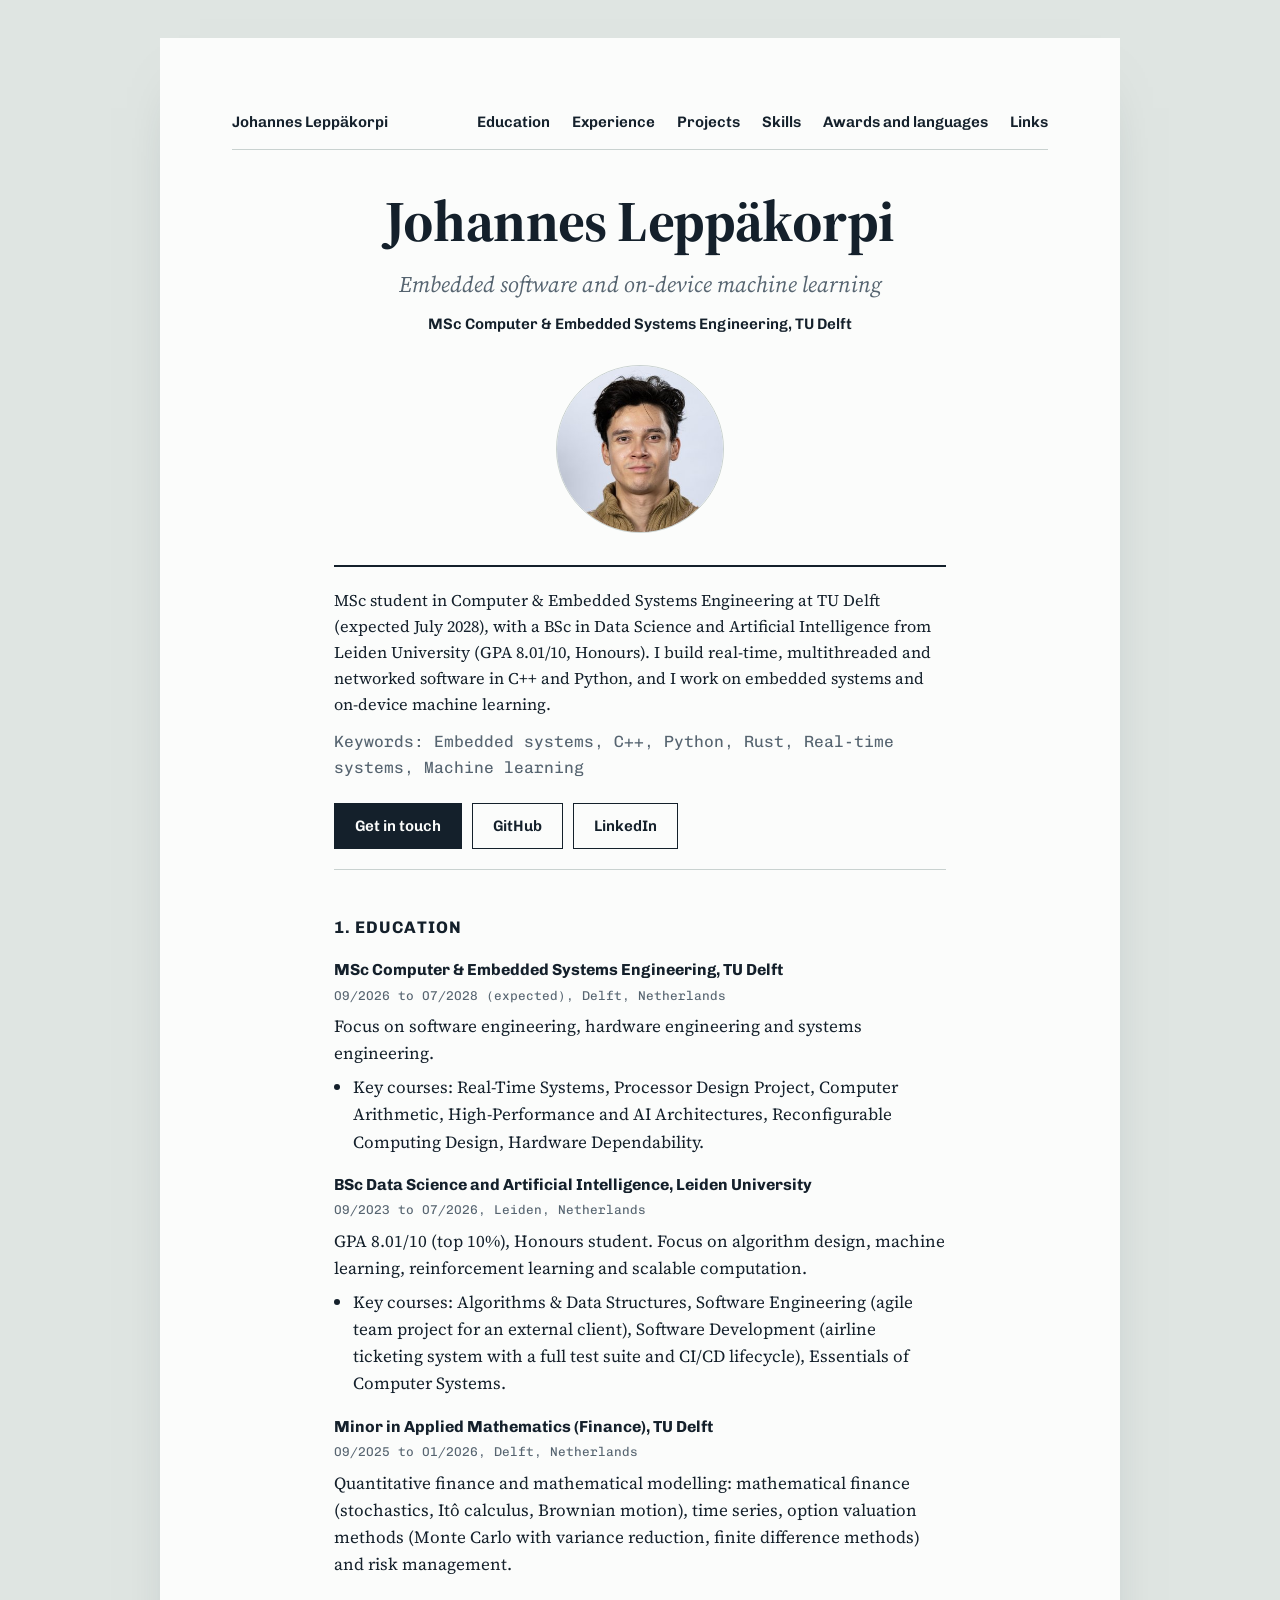
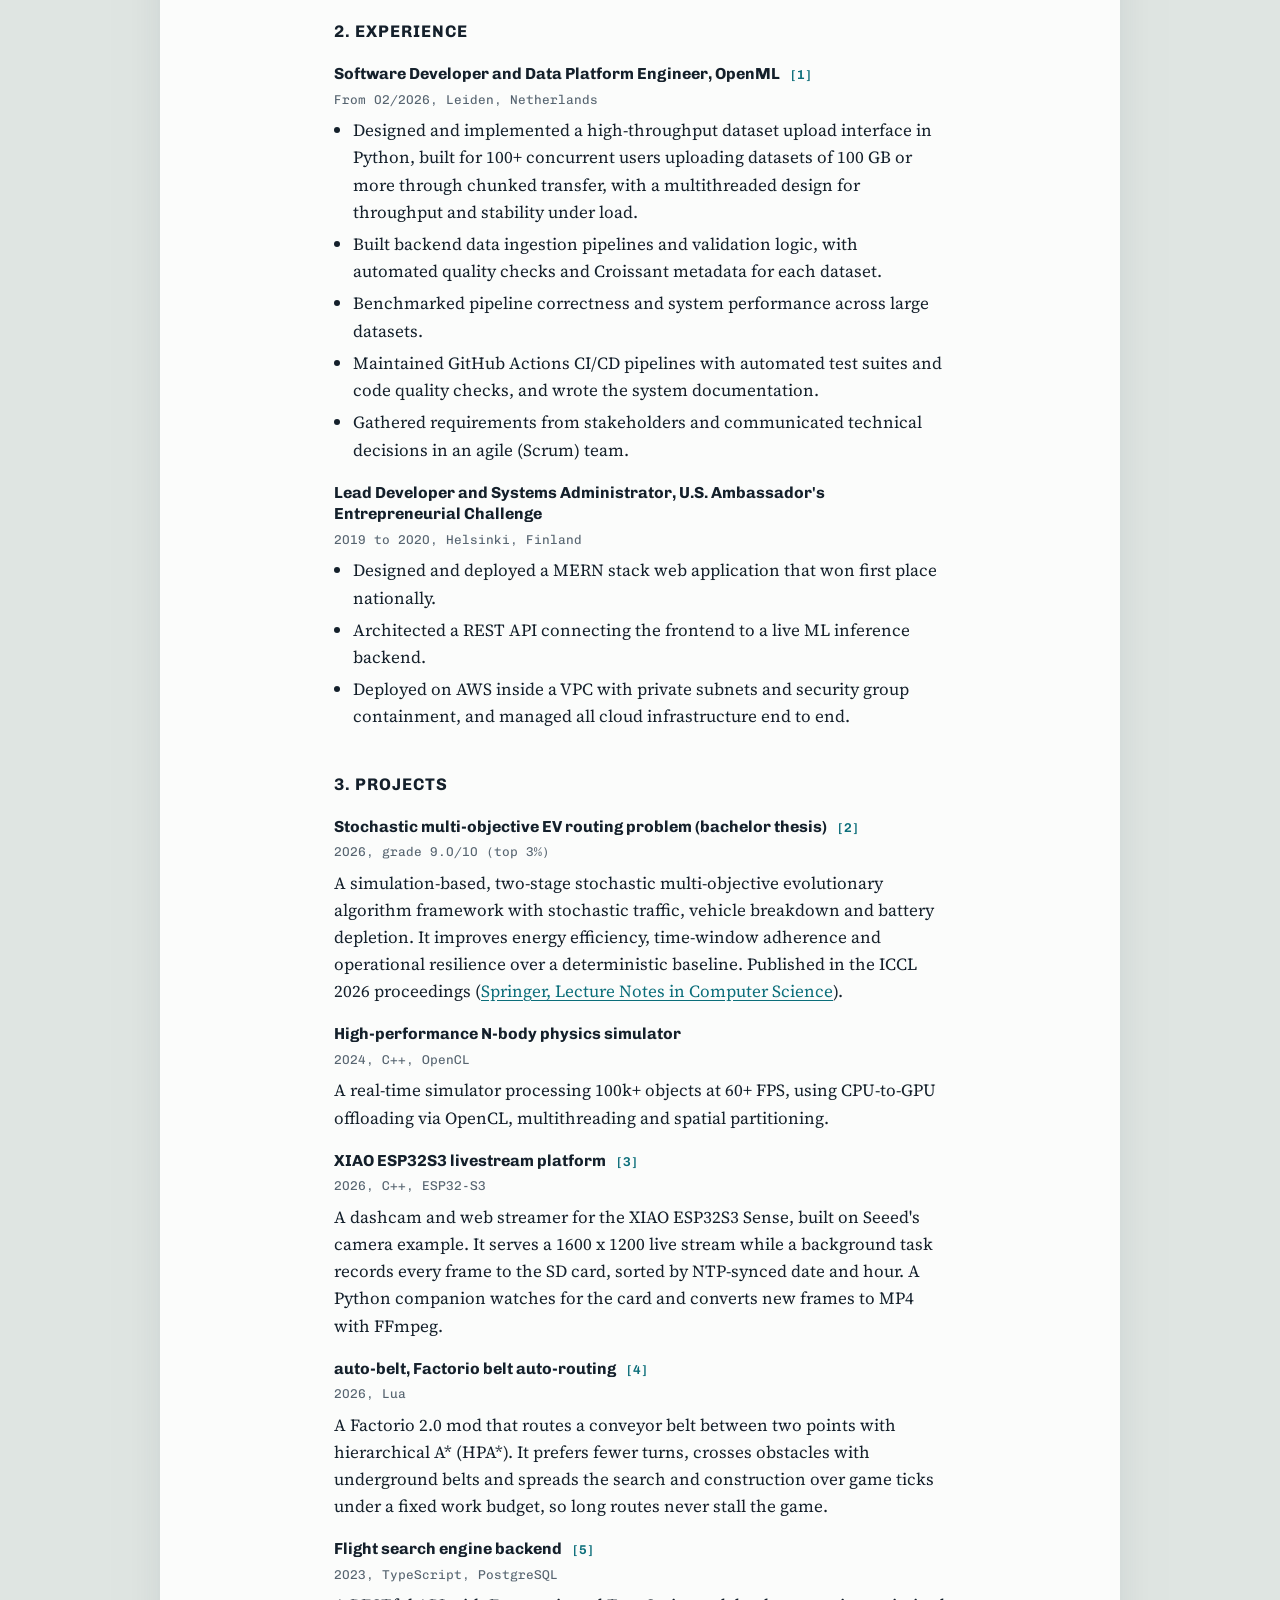
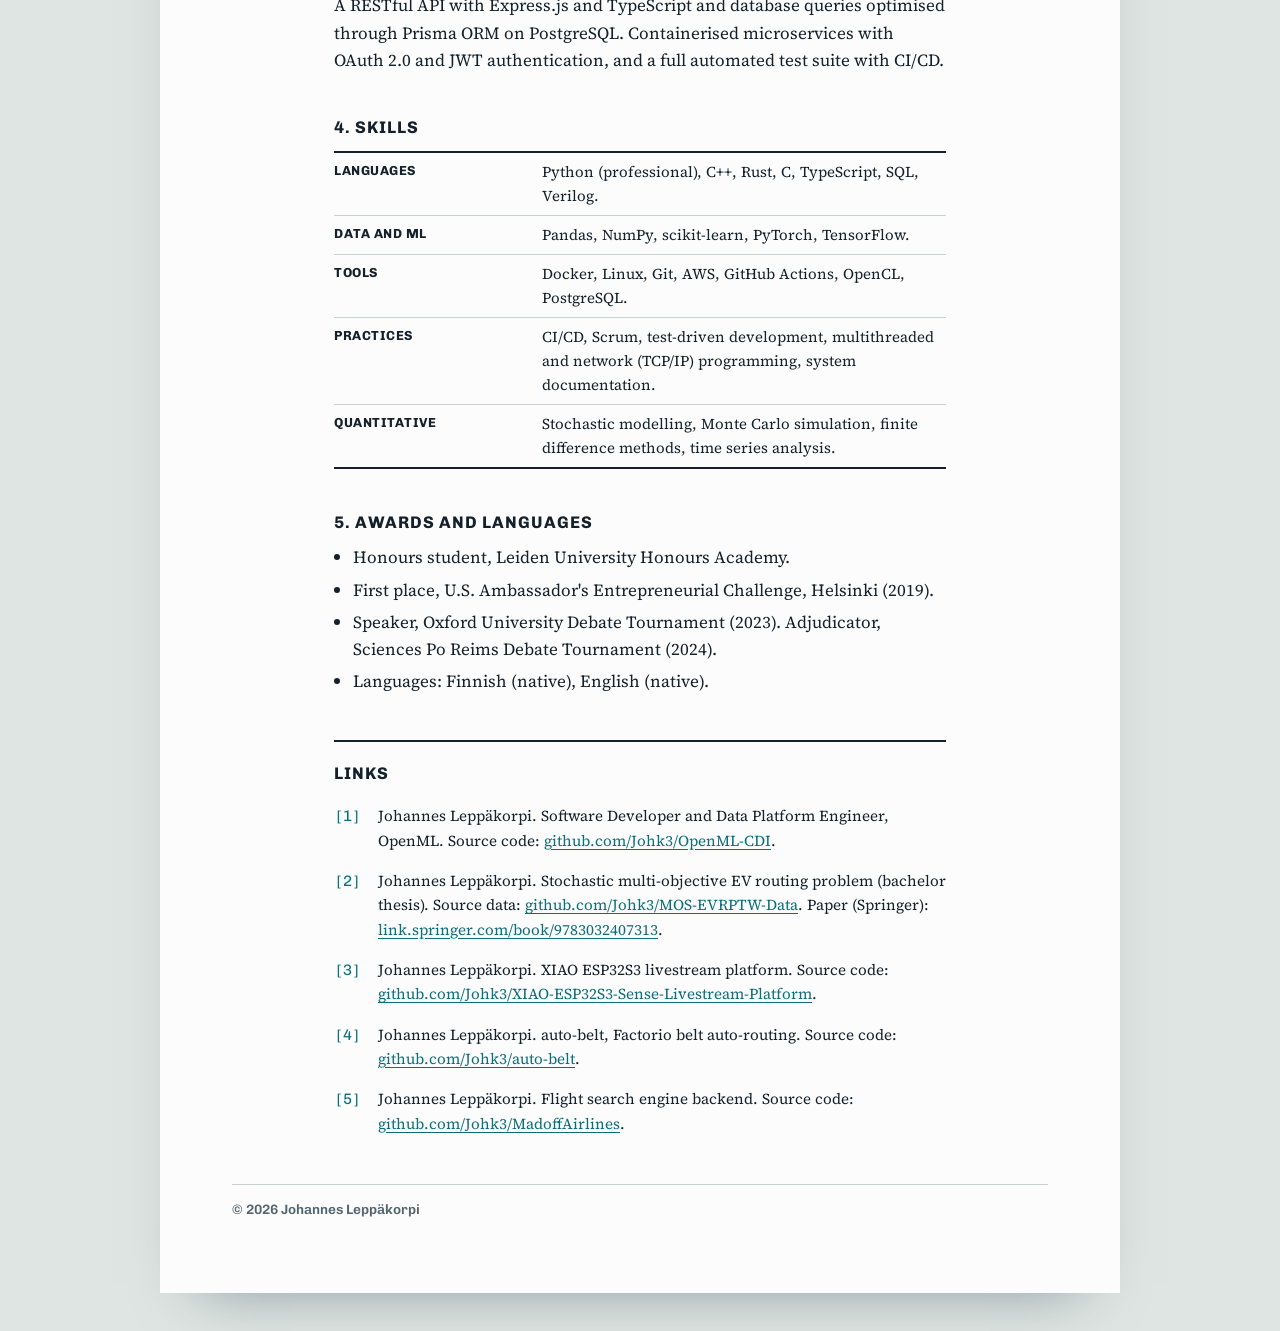
==== index.html @ 32357c42 "Move to johannesl.com, add portrait and LinkedIn, single-column layout Sync the MSc course list into" ====
<!doctype html>
<html lang="en">
<head>
<meta charset="utf-8">
<meta name="viewport" content="width=device-width, initial-scale=1">
<meta name="color-scheme" content="light dark">
<link rel="icon" href="assets/favicon.svg" type="image/svg+xml">
<link rel="icon" href="favicon.ico" sizes="48x48">
<link rel="apple-touch-icon" href="assets/apple-touch-icon.png">
<title>Johannes Leppäkorpi | Embedded Software and Machine Learning</title>
<meta name="description" content="MSc student in Computer &amp; Embedded Systems Engineering at TU Delft. Embedded software, real-time systems and on-device machine learning.">
<meta name="author" content="Johannes Leppäkorpi">
<meta name="robots" content="index, follow, max-image-preview:large">
<link rel="canonical" href="https://johannesl.com/">
<meta property="og:type" content="profile">
<meta property="og:site_name" content="Johannes Leppäkorpi">
<meta property="og:title" content="Johannes Leppäkorpi | Embedded Software and Machine Learning">
<meta property="og:description" content="MSc student in Computer &amp; Embedded Systems Engineering at TU Delft. Embedded software, real-time systems and on-device machine learning.">
<meta property="og:url" content="https://johannesl.com/">
<meta property="og:locale" content="en_GB">
<meta property="og:image" content="https://johannesl.com/assets/og.png">
<meta property="og:image:width" content="1200">
<meta property="og:image:height" content="630">
<meta property="og:image:type" content="image/png">
<meta property="og:image:alt" content="Johannes Leppäkorpi, Embedded software and on-device machine learning">
<meta property="profile:first_name" content="Johannes">
<meta property="profile:last_name" content="Leppäkorpi">
<meta name="twitter:card" content="summary_large_image">
<meta name="twitter:title" content="Johannes Leppäkorpi | Embedded Software and Machine Learning">
<meta name="twitter:description" content="MSc student in Computer &amp; Embedded Systems Engineering at TU Delft. Embedded software, real-time systems and on-device machine learning.">
<meta name="twitter:image" content="https://johannesl.com/assets/og.png">
<meta name="twitter:image:alt" content="Johannes Leppäkorpi, Embedded software and on-device machine learning">
<link rel="preload" href="assets/fonts/source-serif-4.woff2" as="font" type="font/woff2" crossorigin>
<script type="application/ld+json">{"@context":"https://schema.org","@graph":[{"@type":"ProfilePage","@id":"https://johannesl.com/#page","url":"https://johannesl.com/","name":"Johannes Leppäkorpi | Embedded Software and Machine Learning","inLanguage":"en","dateModified":"2026-10-11","mainEntity":{"@id":"https://johannesl.com/#person"}},{"@type":"Person","@id":"https://johannesl.com/#person","name":"Johannes Leppäkorpi","alternateName":["Johannes Leppakorpi"],"url":"https://johannesl.com/","description":"MSc student in Computer & Embedded Systems Engineering at TU Delft. Embedded software, real-time systems and on-device machine learning.","jobTitle":"MSc student, Computer & Embedded Systems Engineering","image":"https://johannesl.com/assets/img/portrait.jpg","knowsAbout":["Embedded systems","C++","Python","Rust","Real-time systems","Machine learning"],"affiliation":[{"@type":"Organization","name":"TU Delft","url":"https://www.tudelft.nl"}],"alumniOf":[{"@type":"CollegeOrUniversity","name":"Leiden University","url":"https://www.universiteitleiden.nl"}],"sameAs":["https://github.com/Johk3","https://www.linkedin.com/in/johannes-lepp%C3%A4korpi/"]},{"@type":"ScholarlyArticle","name":"Stochastic multi-objective EV routing problem","abstract":"A simulation-based, two-stage stochastic multi-objective evolutionary algorithm framework with stochastic traffic, vehicle breakdown and battery depletion. It improves energy efficiency, time-window adherence and operational resilience over a deterministic baseline. Published in the ICCL 2026 proceedings (Springer, Lecture Notes in Computer Science).","author":{"@id":"https://johannesl.com/#person"},"publisher":{"@type":"Organization","name":"Springer"},"isPartOf":{"@type":"Book","name":"ICCL 2026, 17th International Conference on Computational Logistics proceedings"},"datePublished":"2026","url":"https://link.springer.com/book/9783032407313","isBasedOn":"https://github.com/Johk3/MOS-EVRPTW-Data"}]}</script>
<style>@font-face {
font-family: 'Chivo';
font-style: normal;
font-weight: 600 700;
font-display: swap;
src: url('assets/fonts/chivo.woff2') format('woff2');
unicode-range: U+0000-00FF, U+0131, U+0152-0153, U+02BB-02BC, U+02C6, U+02DA, U+02DC, U+0304, U+0308, U+0329, U+2000-206F, U+20AC, U+2122, U+2191, U+2193, U+2212, U+2215, U+FEFF, U+FFFD;
}
@font-face {
font-family: 'Chivo Mono';
font-style: normal;
font-weight: 400 600;
font-display: swap;
src: url('assets/fonts/chivo-mono.woff2') format('woff2');
unicode-range: U+0000-00FF, U+0131, U+0152-0153, U+02BB-02BC, U+02C6, U+02DA, U+02DC, U+0304, U+0308, U+0329, U+2000-206F, U+20AC, U+2122, U+2191, U+2193, U+2212, U+2215, U+FEFF, U+FFFD;
}
@font-face {
font-family: 'Source Serif 4';
font-style: italic;
font-weight: 400 700;
font-display: swap;
src: url('assets/fonts/source-serif-4-italic.woff2') format('woff2');
unicode-range: U+0000-00FF, U+0131, U+0152-0153, U+02BB-02BC, U+02C6, U+02DA, U+02DC, U+0304, U+0308, U+0329, U+2000-206F, U+20AC, U+2122, U+2191, U+2193, U+2212, U+2215, U+FEFF, U+FFFD;
}
@font-face {
font-family: 'Source Serif 4';
font-style: normal;
font-weight: 400 700;
font-display: swap;
src: url('assets/fonts/source-serif-4.woff2') format('woff2');
unicode-range: U+0000-00FF, U+0131, U+0152-0153, U+02BB-02BC, U+02C6, U+02DA, U+02DC, U+0304, U+0308, U+0329, U+2000-206F, U+20AC, U+2122, U+2191, U+2193, U+2212, U+2215, U+FEFF, U+FFFD;
}
:root {
--page: #fbfcfb;
--desk: #dfe5e2;
--ink: #14202b;
--accent: #0b6e7a;
--mute: #566470;
--hair: #c9d2d0;
--shadow: rgba(10, 40, 50, .5);
--ease: cubic-bezier(.16, 1, .3, 1);
--serif: "Source Serif 4", Georgia, "Times New Roman", serif;
--sans: "Chivo", system-ui, -apple-system, "Segoe UI", sans-serif;
--mono: "Chivo Mono", ui-monospace, "SFMono-Regular", Menlo, monospace;
}
@media (prefers-color-scheme: dark) {
:root {
--page: #151c22;
--desk: #0d1216;
--ink: #e6ecef;
--accent: #6cc4cf;
--mute: #9aa8b2;
--hair: #2b3740;
--shadow: rgba(0, 0, 0, .6);
}
}
* { box-sizing: border-box; margin: 0; }
html { scroll-behavior: smooth; scroll-padding-top: 24px; }
body {
background: var(--desk);
color: var(--ink);
font-family: var(--serif);
font-size: 17px;
line-height: 1.6;
padding: clamp(0px, 3vw, 40px) clamp(0px, 2vw, 24px);
}
::selection { background: var(--accent); color: var(--page); }
a { color: var(--accent); text-underline-offset: 3px; }
a:focus-visible { outline: 3px solid var(--accent); outline-offset: 2px; }
.skip { position: absolute; left: 12px; top: -60px; background: var(--ink); color: var(--page); padding: 10px 16px; z-index: 10; font-family: var(--sans); font-weight: 600; text-decoration: none; }
.skip:focus { top: 12px; }
.paper {
max-width: 960px;
margin: 0 auto;
background: var(--page);
padding: clamp(24px, 6vw, 72px);
box-shadow: 0 30px 60px -40px var(--shadow);
}
.nav {
display: flex;
justify-content: space-between;
align-items: flex-start;
gap: 16px;
min-height: 40px;
border-bottom: 1px solid var(--hair);
padding-bottom: 12px;
margin-bottom: 40px;
font-family: var(--sans);
font-weight: 600;
font-size: .95rem;
}
.nav a { color: var(--ink); text-decoration: none; }
.nav a:hover { color: var(--accent); }
.nav ul { list-style: none; padding: 0; display: flex; gap: 22px; flex-wrap: wrap; justify-content: flex-end; }
.title { text-align: center; }
.title h1 {
font-size: clamp(2.2rem, 5vw, 3.6rem);
font-weight: 700;
line-height: 1.08;
letter-spacing: -.01em;
text-wrap: balance;
}
.title .subtitle { margin-top: 14px; font-size: clamp(1.1rem, 2vw, 1.4rem); font-style: italic; color: var(--mute); text-wrap: balance; }
.title .affiliation { margin-top: 10px; font-family: var(--sans); font-size: .95rem; font-weight: 600; }
.portrait { display: block; width: 168px; height: 168px; object-fit: cover; border-radius: 50%; margin: 28px auto 0; border: 1px solid var(--hair); }
.abstract {
margin: 32px auto 0;
max-width: 68ch;
padding: 20px 0;
border-top: 2px solid var(--ink);
border-bottom: 1px solid var(--hair);
text-align: left;
}
.abstract p { font-size: 1.02rem; }
.abstract p + p { margin-top: .7em; }
.keys { margin-top: 14px; color: var(--mute); font-family: var(--mono); font-size: .82rem; }
.actions { display: flex; flex-wrap: wrap; gap: 10px; margin-top: 22px; }
.btn {
display: inline-block;
padding: 10px 20px;
font-family: var(--sans);
font-weight: 600;
font-size: .95rem;
text-decoration: none;
color: var(--ink);
border: 1.5px solid var(--ink);
transition: background .25s var(--ease), color .25s var(--ease), transform .25s var(--ease);
}
.btn:hover { background: var(--ink); color: var(--page); transform: translateY(-2px); }
.btn:active { transform: scale(.98); }
.btn.primary { background: var(--ink); color: var(--page); }
.btn.primary:hover { background: var(--accent); border-color: var(--accent); color: var(--page); }
.cols, .refs { max-width: 68ch; margin-left: auto; margin-right: auto; }
.cols { margin-top: 44px; text-align: left; }
.cols h2 {
font-family: var(--sans);
font-size: 1.05rem;
text-transform: uppercase;
letter-spacing: .06em;
margin: 40px 0 8px;
break-after: avoid;
text-align: left;
}
.cols section:first-child h2 { margin-top: 0; }
.cols h3 { font-family: var(--sans); font-size: 1rem; margin: 18px 0 2px; break-after: avoid; text-align: left; line-height: 1.35; }
.cols .meta { font-family: var(--mono); font-size: .8rem; color: var(--mute); text-align: left; break-after: avoid; }
.cols p { margin-top: .4em; }
.cols ul { margin: .4em 0 0 1.1em; padding: 0; text-align: left; }
.cols li { margin-top: .3em; }
.cite { font-family: var(--mono); font-size: .8em; text-decoration: none; padding: 0 2px; margin-left: 4px; transition: background .2s; }
.cite:hover, .cite:focus-visible { background: color-mix(in srgb, var(--accent) 20%, transparent); outline: none; }
figure { break-inside: avoid; margin: 16px 0; }
figure img { display: block; width: 100%; height: auto; border: 1px solid var(--hair); }
figcaption { font-size: .88rem; color: var(--mute); margin-top: 6px; text-align: left; }
figcaption b { color: var(--ink); font-family: var(--sans); }
table { width: 100%; border-collapse: collapse; margin: 10px 0; font-size: .94rem; break-inside: avoid; text-align: left; }
th, td { padding: 7px 6px 7px 0; border-top: 1px solid var(--hair); vertical-align: top; }
tr:first-child th, tr:first-child td { border-top: 2px solid var(--ink); }
tr:last-child th, tr:last-child td { border-bottom: 2px solid var(--ink); }
th { font-family: var(--sans); font-size: .82rem; text-transform: uppercase; letter-spacing: .04em; width: 34%; padding-right: 12px; }
.refs { margin-top: 44px; border-top: 2px solid var(--ink); padding-top: 18px; }
.refs h2 { font-family: var(--sans); font-size: 1.05rem; text-transform: uppercase; letter-spacing: .06em; margin-bottom: 10px; }
.refs ol { list-style: none; padding: 0; }
.refs li { display: grid; grid-template-columns: 44px 1fr; padding: 8px 10px; margin: 0 -10px; scroll-margin: 80px; transition: background .25s var(--ease); font-size: .95rem; overflow-wrap: anywhere; }
.refs li:target, .refs li.hot { background: color-mix(in srgb, var(--accent) 16%, transparent); }
.refs .n { font-family: var(--mono); color: var(--accent); }
.foot { margin-top: 40px; padding-top: 14px; border-top: 1px solid var(--hair); color: var(--mute); font-family: var(--sans); font-size: .85rem; }
@media (max-width: 720px) {
.nav > a { display: none; }
.nav { justify-content: flex-start; }
.nav ul { gap: 8px 18px; justify-content: flex-start; }
}
@media (prefers-reduced-motion: reduce) {
* { transition: none !important; }
html { scroll-behavior: auto; }
}
@media print {
body { background: #fff; padding: 0; }
.paper { box-shadow: none; padding: 0; max-width: none; }
.nav, .actions, .skip { display: none; }
a { color: inherit; }
}
</style>
</head>
<body>
<a class="skip" href="#main">Skip to content</a>
<div class="paper">
<header class="top">
<div class="nav"><a href="#top">Johannes Leppäkorpi</a>
<nav aria-label="Sections"><ul><li><a href="#education">Education</a></li><li><a href="#experience">Experience</a></li><li><a href="#projects">Projects</a></li><li><a href="#skills">Skills</a></li><li><a href="#awards-and-languages">Awards and languages</a></li><li><a href="#references">Links</a></li></ul></nav></div>
<div class="title" id="top">
<h1>Johannes Leppäkorpi</h1>
<p class="subtitle">Embedded software and on-device machine learning</p>
<p class="affiliation">MSc Computer &amp; Embedded Systems Engineering, TU Delft</p>
<img class="portrait" src="assets/img/portrait.jpg" alt="Portrait of Johannes Leppäkorpi" width="168" height="168" fetchpriority="high">
<div class="abstract">
<p>MSc student in Computer &amp; Embedded Systems Engineering at TU Delft (expected July 2028), with a BSc in Data Science and Artificial Intelligence from Leiden University (GPA 8.01/10, Honours). I build real-time, multithreaded and networked software in C++ and Python, and I work on embedded systems and on-device machine learning.</p>
<p class="keys">Keywords: Embedded systems, C++, Python, Rust, Real-time systems, Machine learning</p>
<div class="actions"><a class="btn primary" href="mailto:johkmr@gmail.com">Get in touch</a><a class="btn" href="https://github.com/Johk3" rel="me noopener">GitHub</a><a class="btn" href="https://www.linkedin.com/in/johannes-lepp%C3%A4korpi/" rel="me noopener">LinkedIn</a></div>
</div>
</div>
</header>
<main id="main">
<div class="cols">
<section id="education">
<h2>1. Education</h2>
<article>
<h3>MSc Computer &amp; Embedded Systems Engineering, TU Delft</h3>
<p class="meta">09/2026 to 07/2028 (expected), Delft, Netherlands</p>
<p>Focus on software engineering, hardware engineering and systems engineering.</p>
<ul><li>Key courses: Real-Time Systems, Processor Design Project, Computer Arithmetic, High-Performance and AI Architectures, Reconfigurable Computing Design, Hardware Dependability.</li></ul>
</article>
<article>
<h3>BSc Data Science and Artificial Intelligence, Leiden University</h3>
<p class="meta">09/2023 to 07/2026, Leiden, Netherlands</p>
<p>GPA 8.01/10 (top 10%), Honours student. Focus on algorithm design, machine learning, reinforcement learning and scalable computation.</p>
<ul><li>Key courses: Algorithms &amp; Data Structures, Software Engineering (agile team project for an external client), Software Development (airline ticketing system with a full test suite and CI/CD lifecycle), Essentials of Computer Systems.</li></ul>
</article>
<article>
<h3>Minor in Applied Mathematics (Finance), TU Delft</h3>
<p class="meta">09/2025 to 01/2026, Delft, Netherlands</p>
<p>Quantitative finance and mathematical modelling: mathematical finance (stochastics, Itô calculus, Brownian motion), time series, option valuation methods (Monte Carlo with variance reduction, finite difference methods) and risk management.</p>
</article>
</section>
<section id="experience">
<h2>2. Experience</h2>
<article>
<h3>Software Developer and Data Platform Engineer, OpenML <a class="cite" href="#ref-1" aria-label="Reference 1">[1]</a></h3>
<p class="meta">From 02/2026, Leiden, Netherlands</p>
<ul><li>Designed and implemented a high-throughput dataset upload interface in Python, built for 100+ concurrent users uploading datasets of 100 GB or more through chunked transfer, with a multithreaded design for throughput and stability under load.</li><li>Built backend data ingestion pipelines and validation logic, with automated quality checks and Croissant metadata for each dataset.</li><li>Benchmarked pipeline correctness and system performance across large datasets.</li><li>Maintained GitHub Actions CI/CD pipelines with automated test suites and code quality checks, and wrote the system documentation.</li><li>Gathered requirements from stakeholders and communicated technical decisions in an agile (Scrum) team.</li></ul>
</article>
<article>
<h3>Lead Developer and Systems Administrator, U.S. Ambassador&#39;s Entrepreneurial Challenge</h3>
<p class="meta">2019 to 2020, Helsinki, Finland</p>
<ul><li>Designed and deployed a MERN stack web application that won first place nationally.</li><li>Architected a REST API connecting the frontend to a live ML inference backend.</li><li>Deployed on AWS inside a VPC with private subnets and security group containment, and managed all cloud infrastructure end to end.</li></ul>
</article>
</section>
<section id="projects">
<h2>3. Projects</h2>
<article>
<h3>Stochastic multi-objective EV routing problem (bachelor thesis) <a class="cite" href="#ref-2" aria-label="Reference 2">[2]</a></h3>
<p class="meta">2026, grade 9.0/10 (top 3%)</p>
<p>A simulation-based, two-stage stochastic multi-objective evolutionary algorithm framework with stochastic traffic, vehicle breakdown and battery depletion. It improves energy efficiency, time-window adherence and operational resilience over a deterministic baseline. Published in the ICCL 2026 proceedings (<a href="https://link.springer.com/book/9783032407313" rel="noopener">Springer, Lecture Notes in Computer Science</a>).</p>
</article>
<article>
<h3>High-performance N-body physics simulator</h3>
<p class="meta">2024, C++, OpenCL</p>
<p>A real-time simulator processing 100k+ objects at 60+ FPS, using CPU-to-GPU offloading via OpenCL, multithreading and spatial partitioning.</p>
</article>
<article>
<h3>XIAO ESP32S3 livestream platform <a class="cite" href="#ref-3" aria-label="Reference 3">[3]</a></h3>
<p class="meta">2026, C++, ESP32-S3</p>
<p>A dashcam and web streamer for the XIAO ESP32S3 Sense, built on Seeed&#39;s camera example. It serves a 1600 x 1200 live stream while a background task records every frame to the SD card, sorted by NTP-synced date and hour. A Python companion watches for the card and converts new frames to MP4 with FFmpeg.</p>
</article>
<article>
<h3>auto-belt, Factorio belt auto-routing <a class="cite" href="#ref-4" aria-label="Reference 4">[4]</a></h3>
<p class="meta">2026, Lua</p>
<p>A Factorio 2.0 mod that routes a conveyor belt between two points with hierarchical A* (HPA*). It prefers fewer turns, crosses obstacles with underground belts and spreads the search and construction over game ticks under a fixed work budget, so long routes never stall the game.</p>
</article>
<article>
<h3>Flight search engine backend <a class="cite" href="#ref-5" aria-label="Reference 5">[5]</a></h3>
<p class="meta">2023, TypeScript, PostgreSQL</p>
<p>A RESTful API with Express.js and TypeScript and database queries optimised through Prisma ORM on PostgreSQL. Containerised microservices with OAuth 2.0 and JWT authentication, and a full automated test suite with CI/CD.</p>
</article>
</section>
<section id="skills">
<h2>4. Skills</h2>
<table><tbody><tr><th scope="row">Languages</th><td>Python (professional), C++, Rust, C, TypeScript, SQL, Verilog.</td></tr><tr><th scope="row">Data and ML</th><td>Pandas, NumPy, scikit-learn, PyTorch, TensorFlow.</td></tr><tr><th scope="row">Tools</th><td>Docker, Linux, Git, AWS, GitHub Actions, OpenCL, PostgreSQL.</td></tr><tr><th scope="row">Practices</th><td>CI/CD, Scrum, test-driven development, multithreaded and network (TCP/IP) programming, system documentation.</td></tr><tr><th scope="row">Quantitative</th><td>Stochastic modelling, Monte Carlo simulation, finite difference methods, time series analysis.</td></tr></tbody></table>
</section>
<section id="awards-and-languages">
<h2>5. Awards and languages</h2>
<ul><li>Honours student, Leiden University Honours Academy.</li><li>First place, U.S. Ambassador&#39;s Entrepreneurial Challenge, Helsinki (2019).</li><li>Speaker, Oxford University Debate Tournament (2023). Adjudicator, Sciences Po Reims Debate Tournament (2024).</li><li>Languages: Finnish (native), English (native).</li></ul>
</section>
</div>
<section class="refs" id="references">
<h2>Links</h2>
<ol>
<li id="ref-1"><span class="n">[1]</span><span>Johannes Leppäkorpi. Software Developer and Data Platform Engineer, OpenML. Source code: <a href="https://github.com/Johk3/OpenML-CDI" rel="noopener">github.com/Johk3/OpenML-CDI</a>.</span></li>
<li id="ref-2"><span class="n">[2]</span><span>Johannes Leppäkorpi. Stochastic multi-objective EV routing problem (bachelor thesis). Source data: <a href="https://github.com/Johk3/MOS-EVRPTW-Data" rel="noopener">github.com/Johk3/MOS-EVRPTW-Data</a>. Paper (Springer): <a href="https://link.springer.com/book/9783032407313" rel="noopener">link.springer.com/book/9783032407313</a>.</span></li>
<li id="ref-3"><span class="n">[3]</span><span>Johannes Leppäkorpi. XIAO ESP32S3 livestream platform. Source code: <a href="https://github.com/Johk3/XIAO-ESP32S3-Sense-Livestream-Platform" rel="noopener">github.com/Johk3/XIAO-ESP32S3-Sense-Livestream-Platform</a>.</span></li>
<li id="ref-4"><span class="n">[4]</span><span>Johannes Leppäkorpi. auto-belt, Factorio belt auto-routing. Source code: <a href="https://github.com/Johk3/auto-belt" rel="noopener">github.com/Johk3/auto-belt</a>.</span></li>
<li id="ref-5"><span class="n">[5]</span><span>Johannes Leppäkorpi. Flight search engine backend. Source code: <a href="https://github.com/Johk3/MadoffAirlines" rel="noopener">github.com/Johk3/MadoffAirlines</a>.</span></li>
</ol>
</section>
</main>
<footer class="foot">&copy; 2026 Johannes Leppäkorpi</footer>
</div>
</body>
</html>
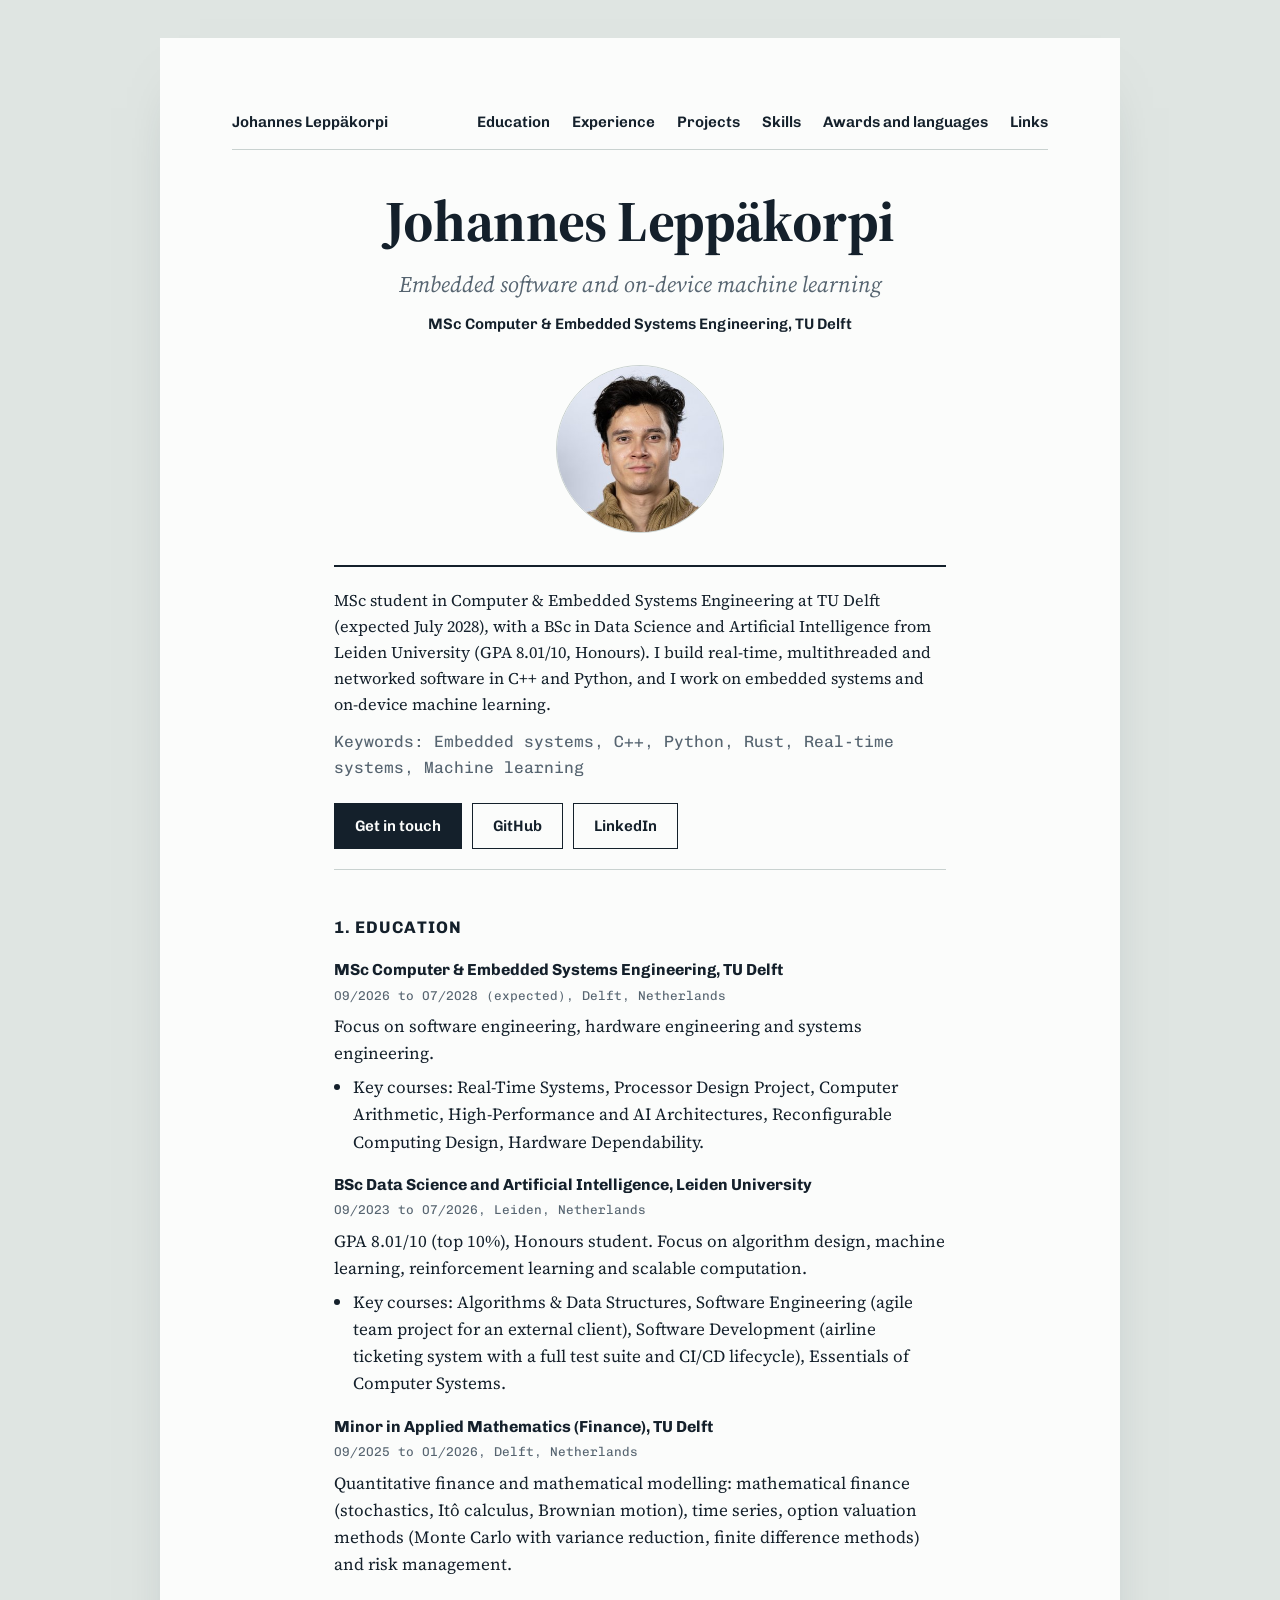
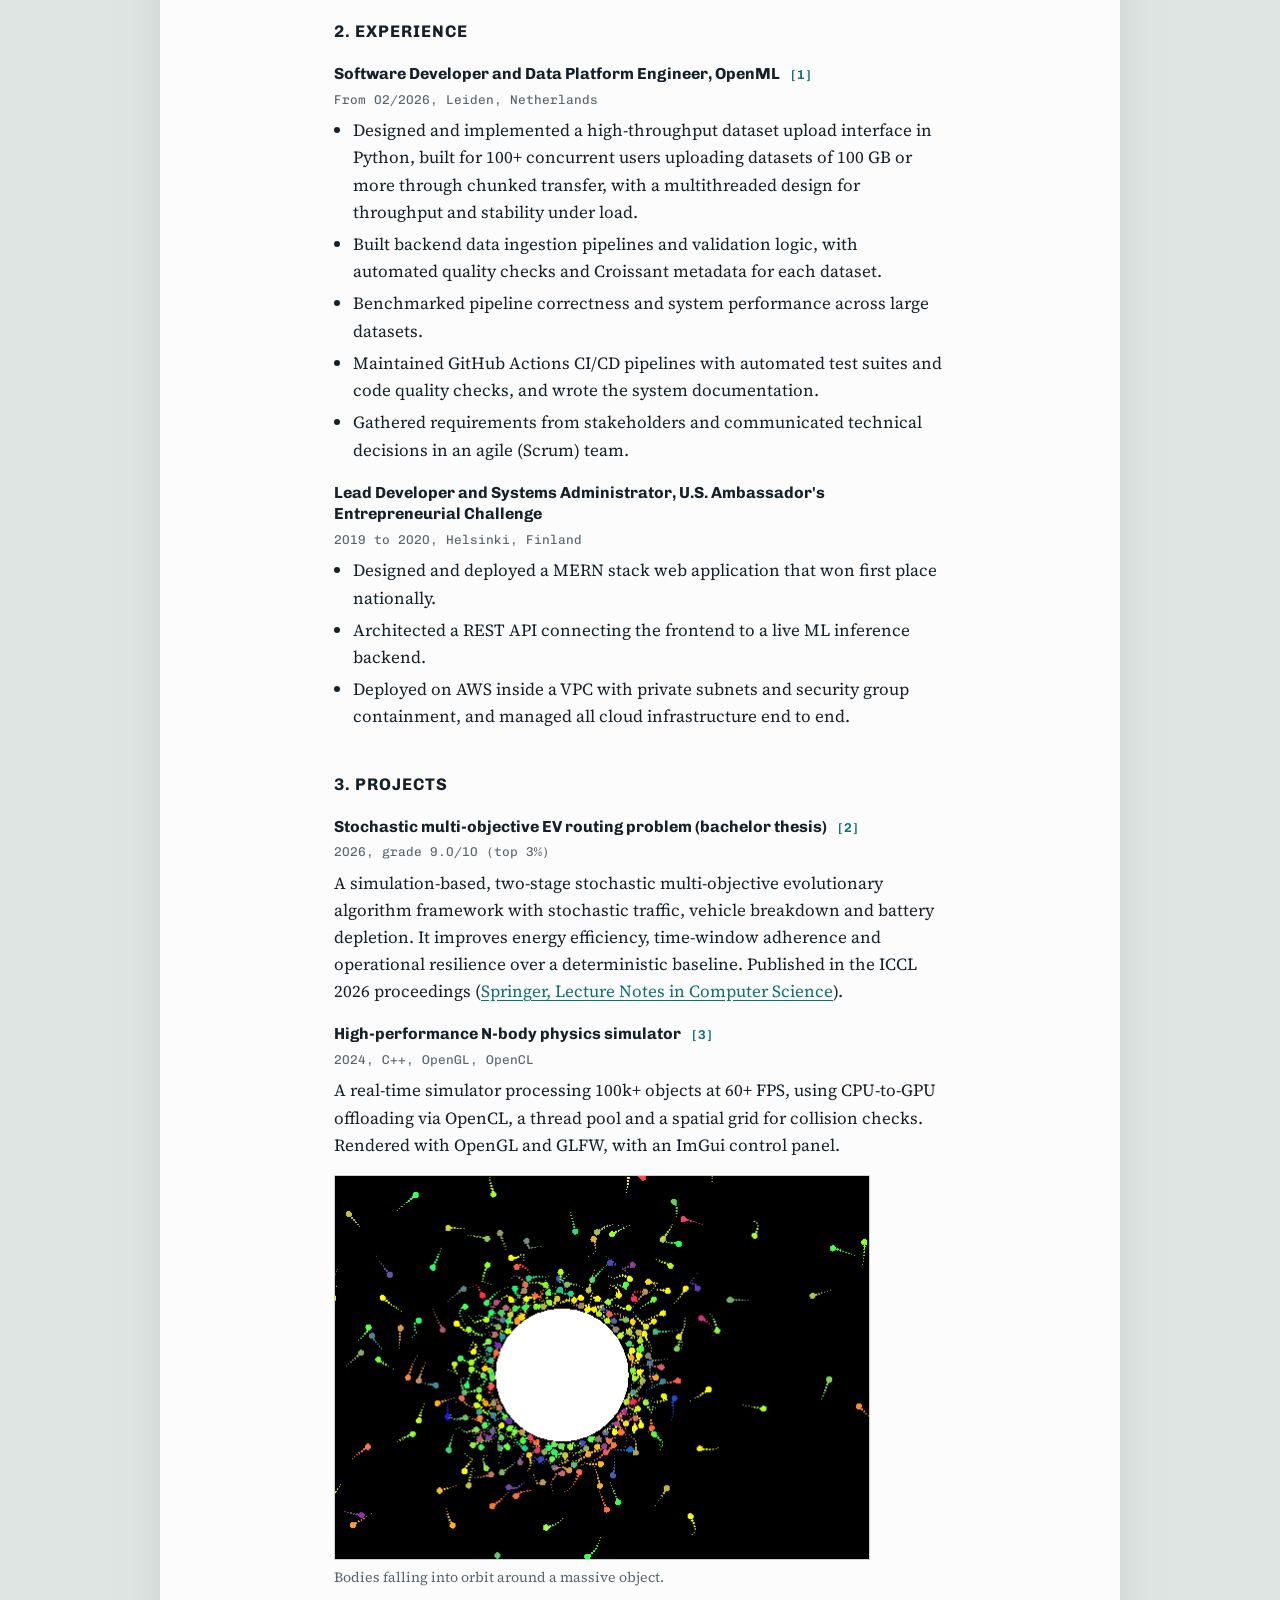
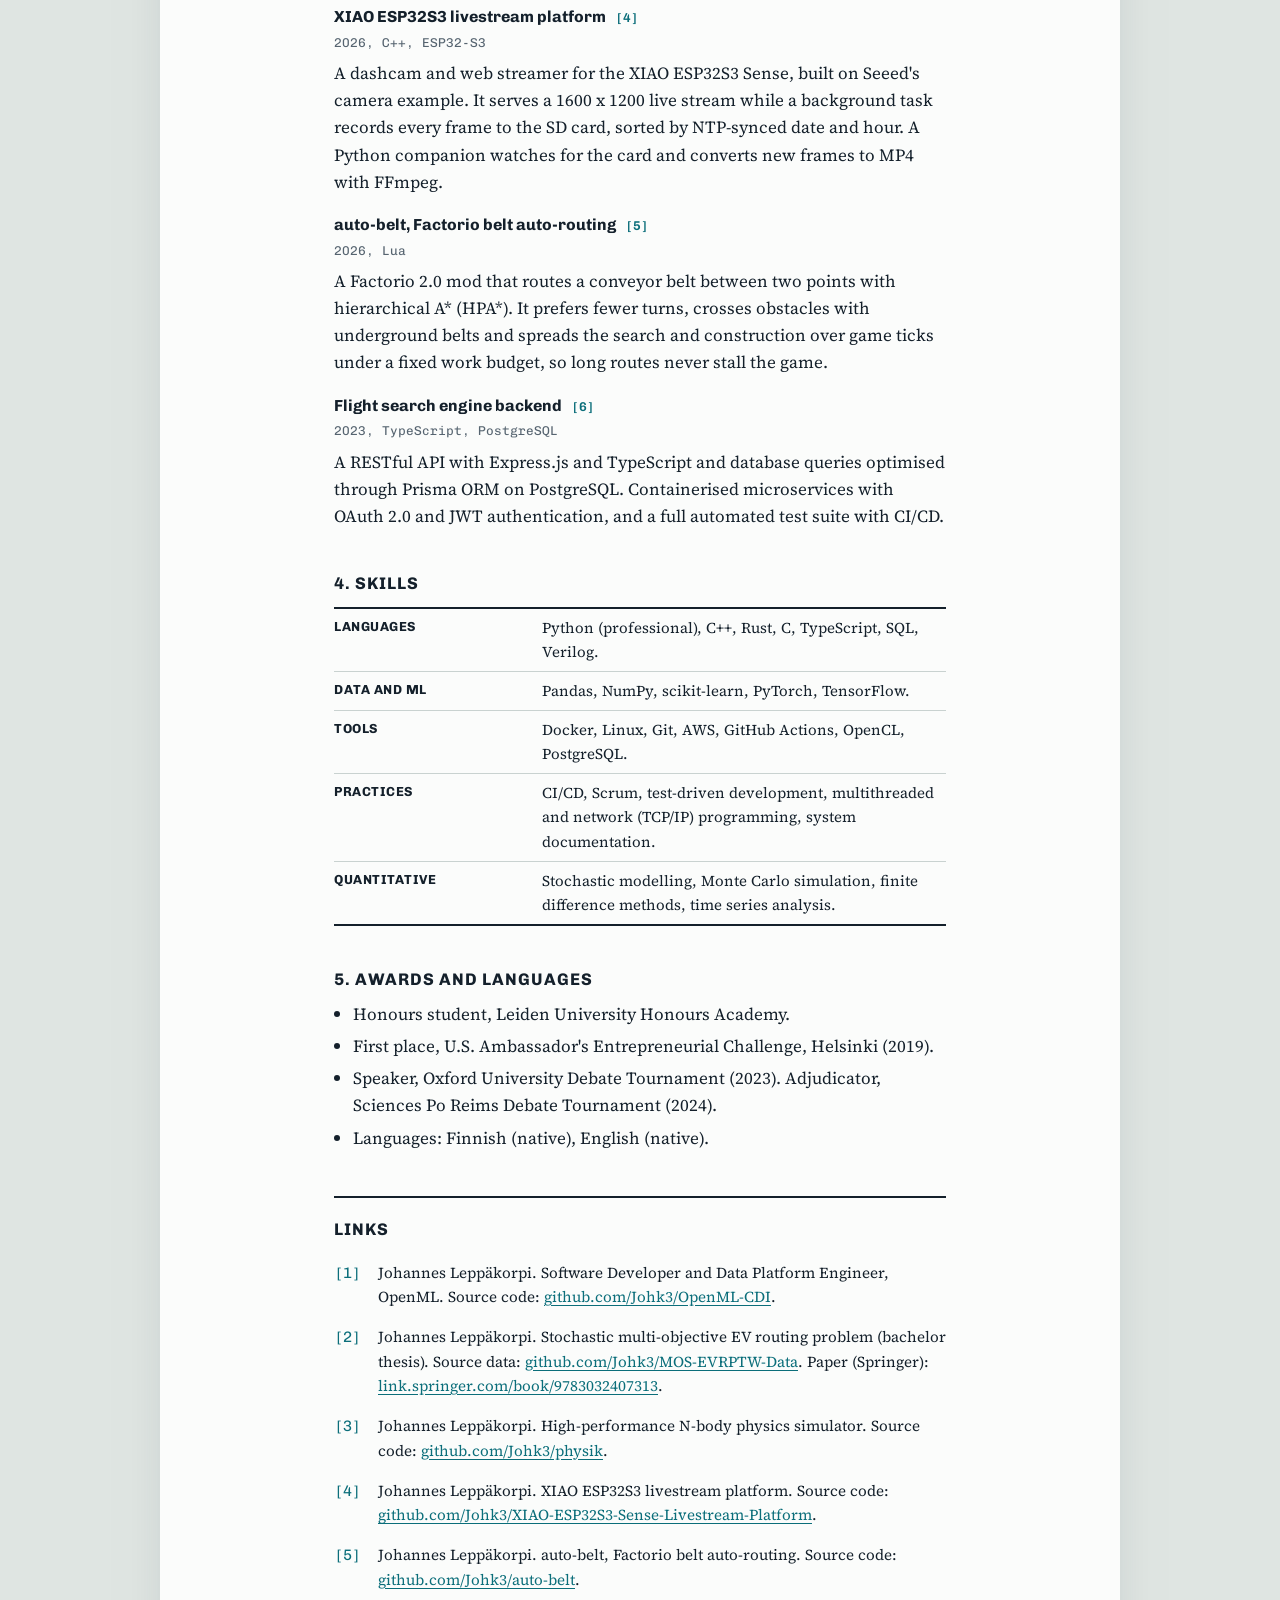
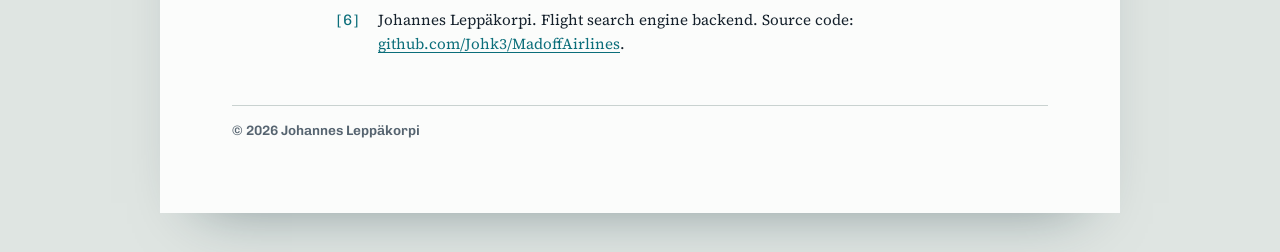
==== commit a863c2fd: "Link the physik repository and show a screenshot of the simulator Entry images now take an optional " ====
--- a/index.html
+++ b/index.html
@@ -184,7 +184,7 @@
 .cite { font-family: var(--mono); font-size: .8em; text-decoration: none; padding: 0 2px; margin-left: 4px; transition: background .2s; }
 .cite:hover, .cite:focus-visible { background: color-mix(in srgb, var(--accent) 20%, transparent); outline: none; }
 figure { break-inside: avoid; margin: 16px 0; }
-figure img { display: block; width: 100%; height: auto; border: 1px solid var(--hair); }
+figure img { display: block; max-width: 100%; height: auto; border: 1px solid var(--hair); }
 figcaption { font-size: .88rem; color: var(--mute); margin-top: 6px; text-align: left; }
 figcaption b { color: var(--ink); font-family: var(--sans); }
 table { width: 100%; border-collapse: collapse; margin: 10px 0; font-size: .94rem; break-inside: avoid; text-align: left; }
@@ -277,22 +277,23 @@
 <p>A simulation-based, two-stage stochastic multi-objective evolutionary algorithm framework with stochastic traffic, vehicle breakdown and battery depletion. It improves energy efficiency, time-window adherence and operational resilience over a deterministic baseline. Published in the ICCL 2026 proceedings (<a href="https://link.springer.com/book/9783032407313" rel="noopener">Springer, Lecture Notes in Computer Science</a>).</p>
 </article>
 <article>
-<h3>High-performance N-body physics simulator</h3>
-<p class="meta">2024, C++, OpenCL</p>
-<p>A real-time simulator processing 100k+ objects at 60+ FPS, using CPU-to-GPU offloading via OpenCL, multithreading and spatial partitioning.</p>
-</article>
-<article>
-<h3>XIAO ESP32S3 livestream platform <a class="cite" href="#ref-3" aria-label="Reference 3">[3]</a></h3>
+<h3>High-performance N-body physics simulator <a class="cite" href="#ref-3" aria-label="Reference 3">[3]</a></h3>
+<p class="meta">2024, C++, OpenGL, OpenCL</p>
+<p>A real-time simulator processing 100k+ objects at 60+ FPS, using CPU-to-GPU offloading via OpenCL, a thread pool and a spatial grid for collision checks. Rendered with OpenGL and GLFW, with an ImGui control panel.</p>
+<figure><img src="assets/img/physik.png" alt="Hundreds of coloured bodies with motion trails orbiting and colliding with a large central mass" width="536" height="384" loading="lazy" decoding="async"><figcaption>Bodies falling into orbit around a massive object.</figcaption></figure>
+</article>
+<article>
+<h3>XIAO ESP32S3 livestream platform <a class="cite" href="#ref-4" aria-label="Reference 4">[4]</a></h3>
 <p class="meta">2026, C++, ESP32-S3</p>
 <p>A dashcam and web streamer for the XIAO ESP32S3 Sense, built on Seeed&#39;s camera example. It serves a 1600 x 1200 live stream while a background task records every frame to the SD card, sorted by NTP-synced date and hour. A Python companion watches for the card and converts new frames to MP4 with FFmpeg.</p>
 </article>
 <article>
-<h3>auto-belt, Factorio belt auto-routing <a class="cite" href="#ref-4" aria-label="Reference 4">[4]</a></h3>
+<h3>auto-belt, Factorio belt auto-routing <a class="cite" href="#ref-5" aria-label="Reference 5">[5]</a></h3>
 <p class="meta">2026, Lua</p>
 <p>A Factorio 2.0 mod that routes a conveyor belt between two points with hierarchical A* (HPA*). It prefers fewer turns, crosses obstacles with underground belts and spreads the search and construction over game ticks under a fixed work budget, so long routes never stall the game.</p>
 </article>
 <article>
-<h3>Flight search engine backend <a class="cite" href="#ref-5" aria-label="Reference 5">[5]</a></h3>
+<h3>Flight search engine backend <a class="cite" href="#ref-6" aria-label="Reference 6">[6]</a></h3>
 <p class="meta">2023, TypeScript, PostgreSQL</p>
 <p>A RESTful API with Express.js and TypeScript and database queries optimised through Prisma ORM on PostgreSQL. Containerised microservices with OAuth 2.0 and JWT authentication, and a full automated test suite with CI/CD.</p>
 </article>
@@ -311,9 +312,10 @@
 <ol>
 <li id="ref-1"><span class="n">[1]</span><span>Johannes Leppäkorpi. Software Developer and Data Platform Engineer, OpenML. Source code: <a href="https://github.com/Johk3/OpenML-CDI" rel="noopener">github.com/Johk3/OpenML-CDI</a>.</span></li>
 <li id="ref-2"><span class="n">[2]</span><span>Johannes Leppäkorpi. Stochastic multi-objective EV routing problem (bachelor thesis). Source data: <a href="https://github.com/Johk3/MOS-EVRPTW-Data" rel="noopener">github.com/Johk3/MOS-EVRPTW-Data</a>. Paper (Springer): <a href="https://link.springer.com/book/9783032407313" rel="noopener">link.springer.com/book/9783032407313</a>.</span></li>
-<li id="ref-3"><span class="n">[3]</span><span>Johannes Leppäkorpi. XIAO ESP32S3 livestream platform. Source code: <a href="https://github.com/Johk3/XIAO-ESP32S3-Sense-Livestream-Platform" rel="noopener">github.com/Johk3/XIAO-ESP32S3-Sense-Livestream-Platform</a>.</span></li>
-<li id="ref-4"><span class="n">[4]</span><span>Johannes Leppäkorpi. auto-belt, Factorio belt auto-routing. Source code: <a href="https://github.com/Johk3/auto-belt" rel="noopener">github.com/Johk3/auto-belt</a>.</span></li>
-<li id="ref-5"><span class="n">[5]</span><span>Johannes Leppäkorpi. Flight search engine backend. Source code: <a href="https://github.com/Johk3/MadoffAirlines" rel="noopener">github.com/Johk3/MadoffAirlines</a>.</span></li>
+<li id="ref-3"><span class="n">[3]</span><span>Johannes Leppäkorpi. High-performance N-body physics simulator. Source code: <a href="https://github.com/Johk3/physik" rel="noopener">github.com/Johk3/physik</a>.</span></li>
+<li id="ref-4"><span class="n">[4]</span><span>Johannes Leppäkorpi. XIAO ESP32S3 livestream platform. Source code: <a href="https://github.com/Johk3/XIAO-ESP32S3-Sense-Livestream-Platform" rel="noopener">github.com/Johk3/XIAO-ESP32S3-Sense-Livestream-Platform</a>.</span></li>
+<li id="ref-5"><span class="n">[5]</span><span>Johannes Leppäkorpi. auto-belt, Factorio belt auto-routing. Source code: <a href="https://github.com/Johk3/auto-belt" rel="noopener">github.com/Johk3/auto-belt</a>.</span></li>
+<li id="ref-6"><span class="n">[6]</span><span>Johannes Leppäkorpi. Flight search engine backend. Source code: <a href="https://github.com/Johk3/MadoffAirlines" rel="noopener">github.com/Johk3/MadoffAirlines</a>.</span></li>
 </ol>
 </section>
 </main>
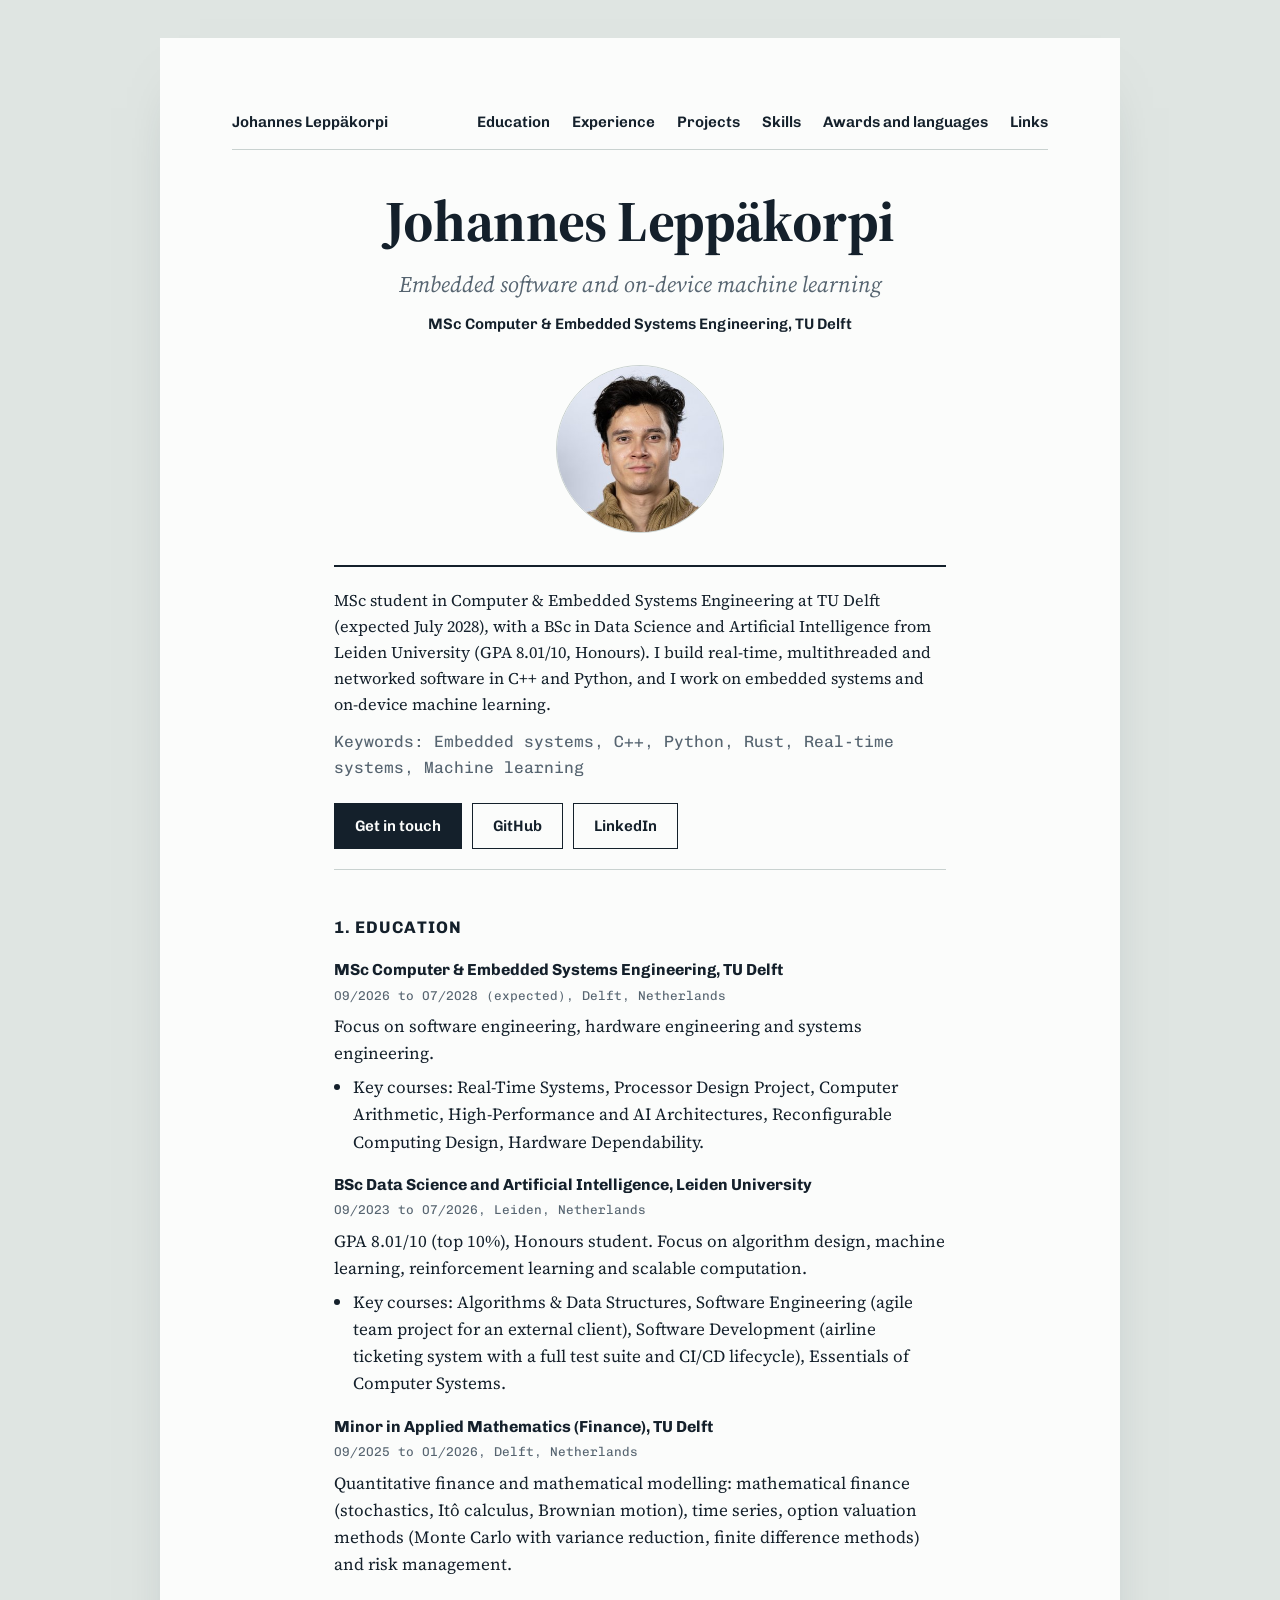
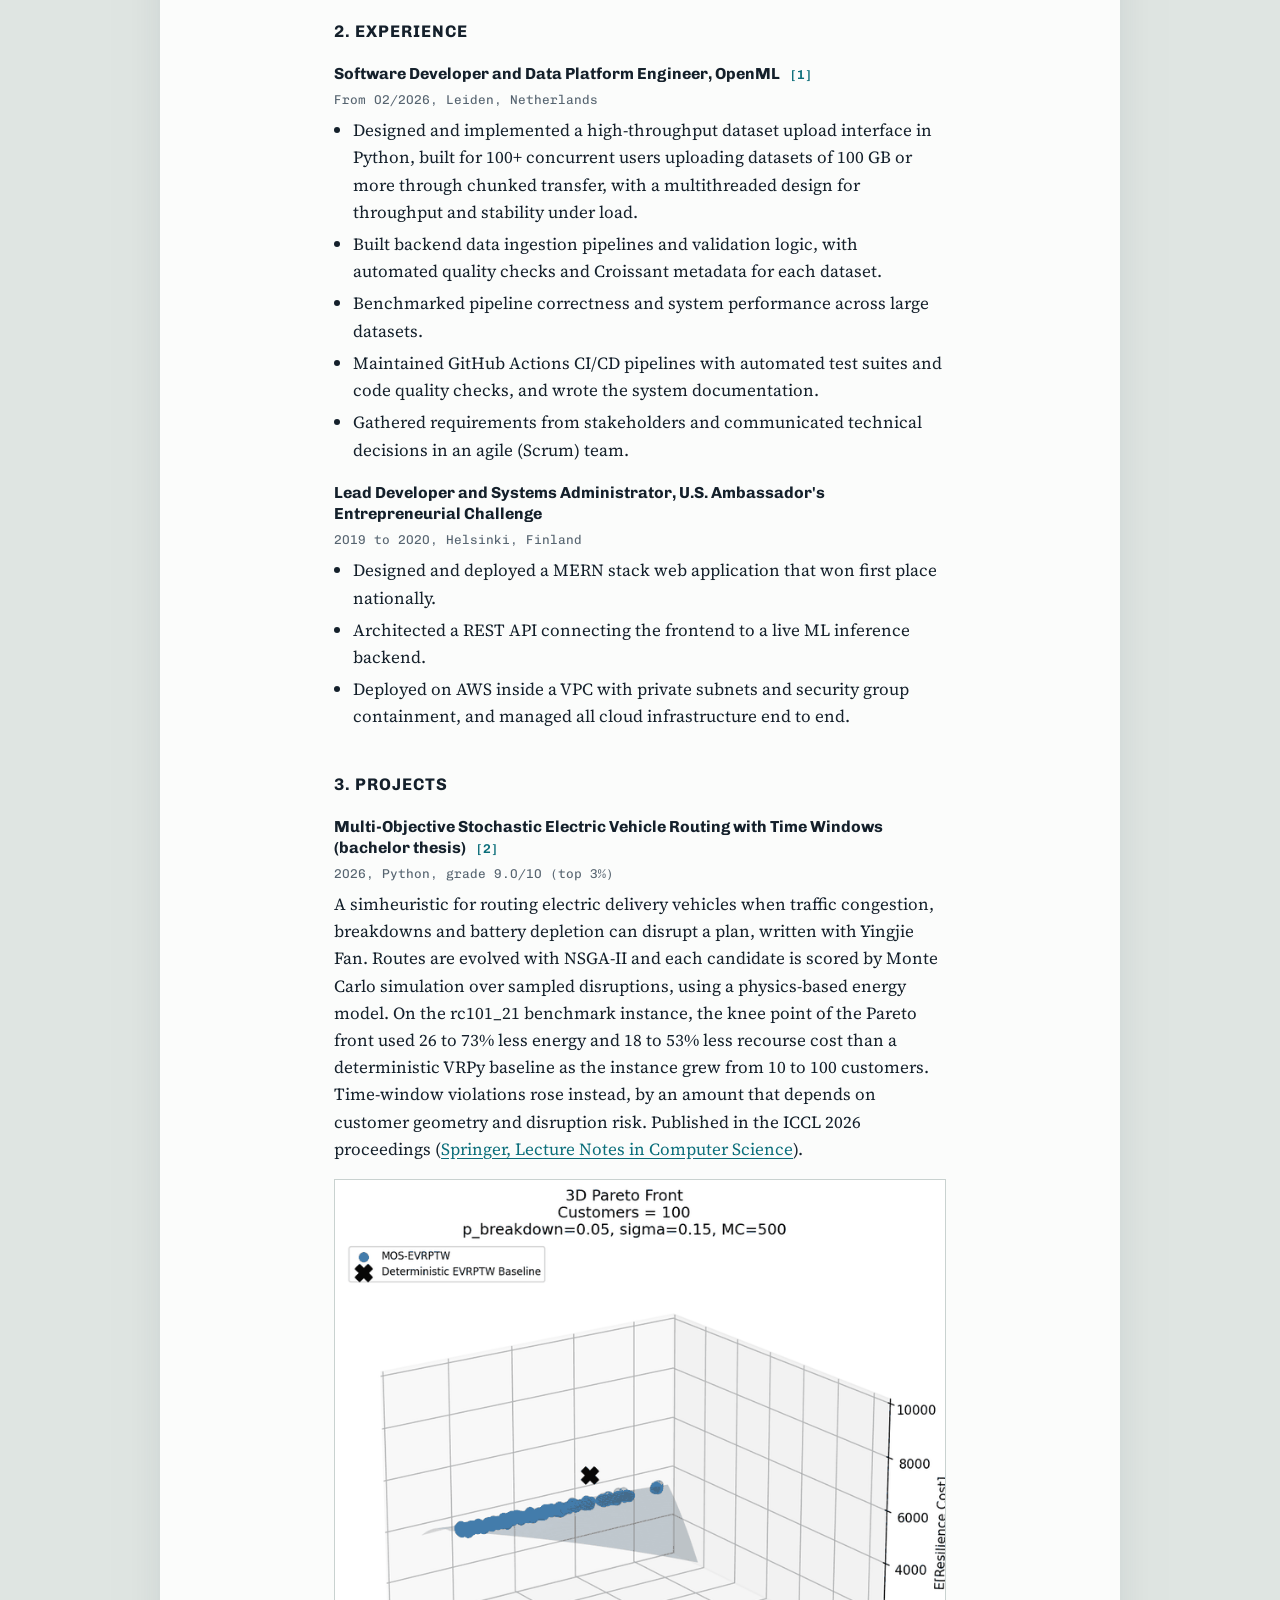
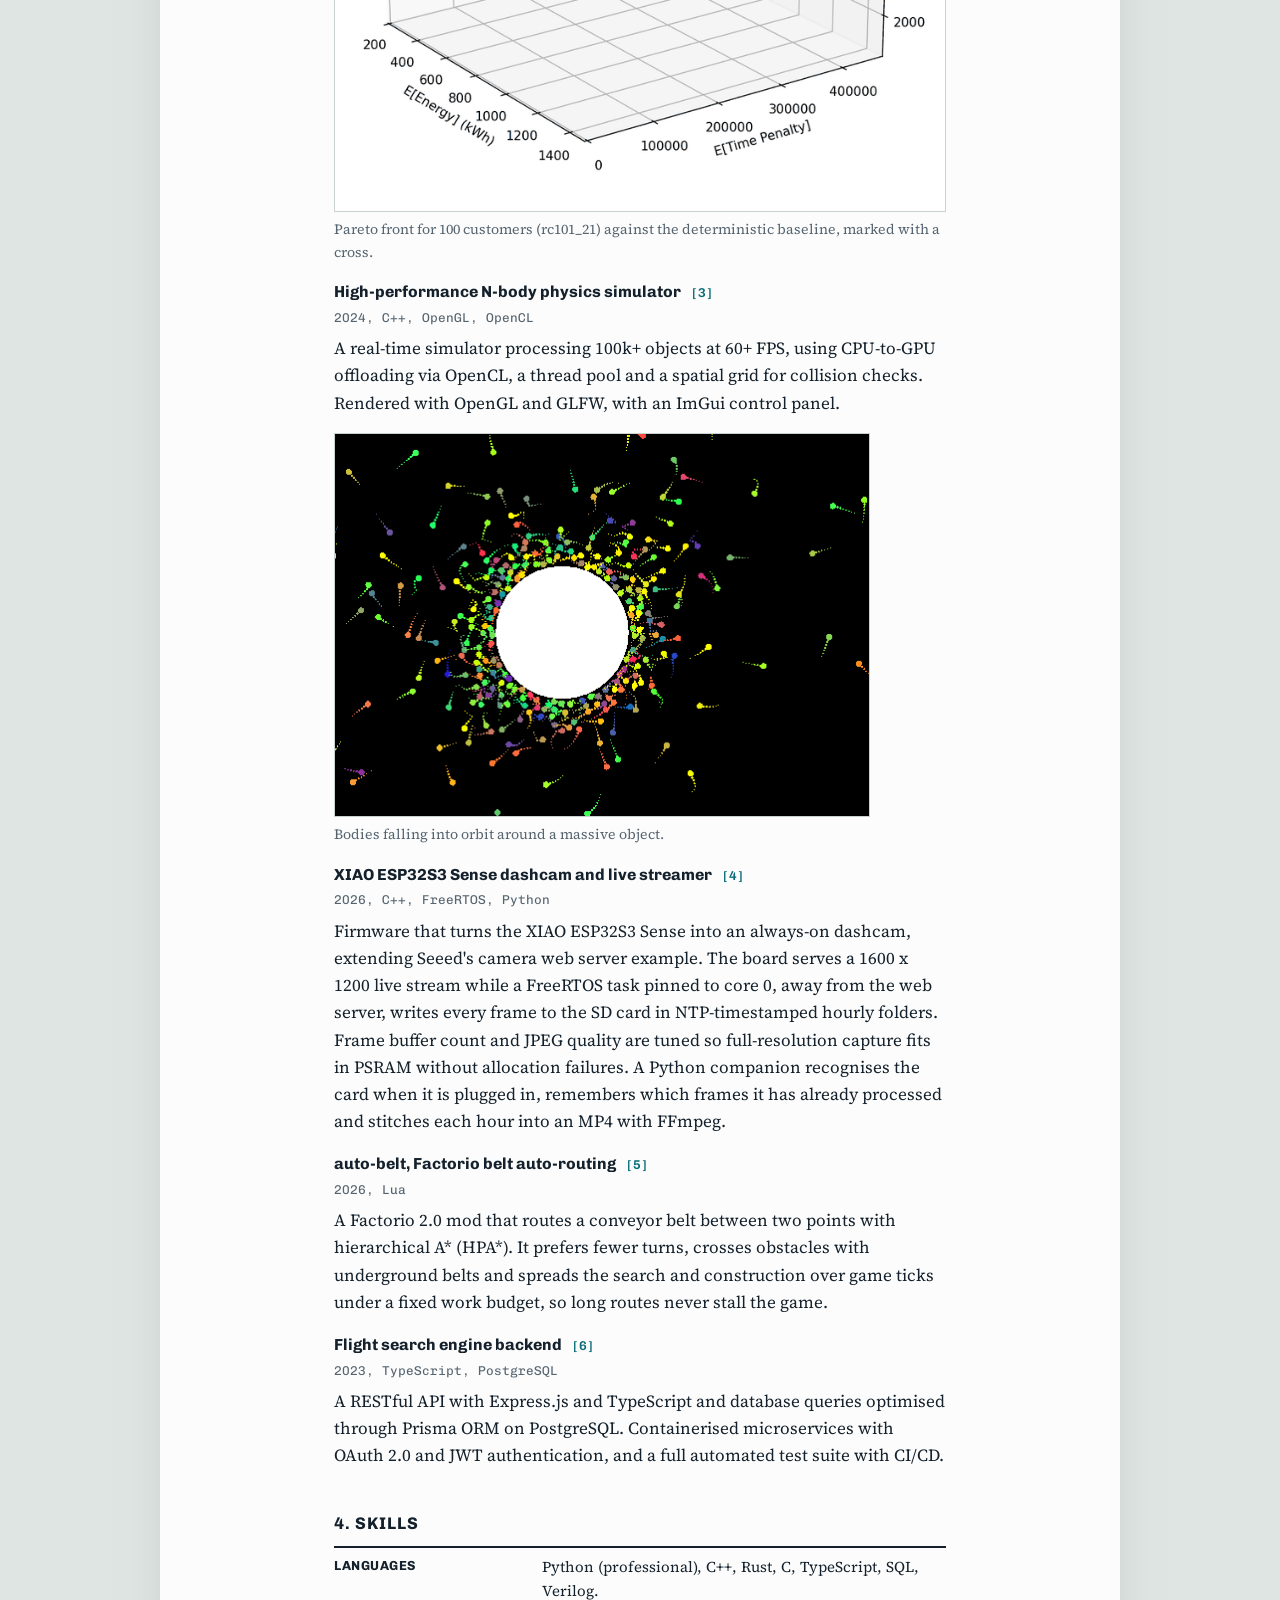
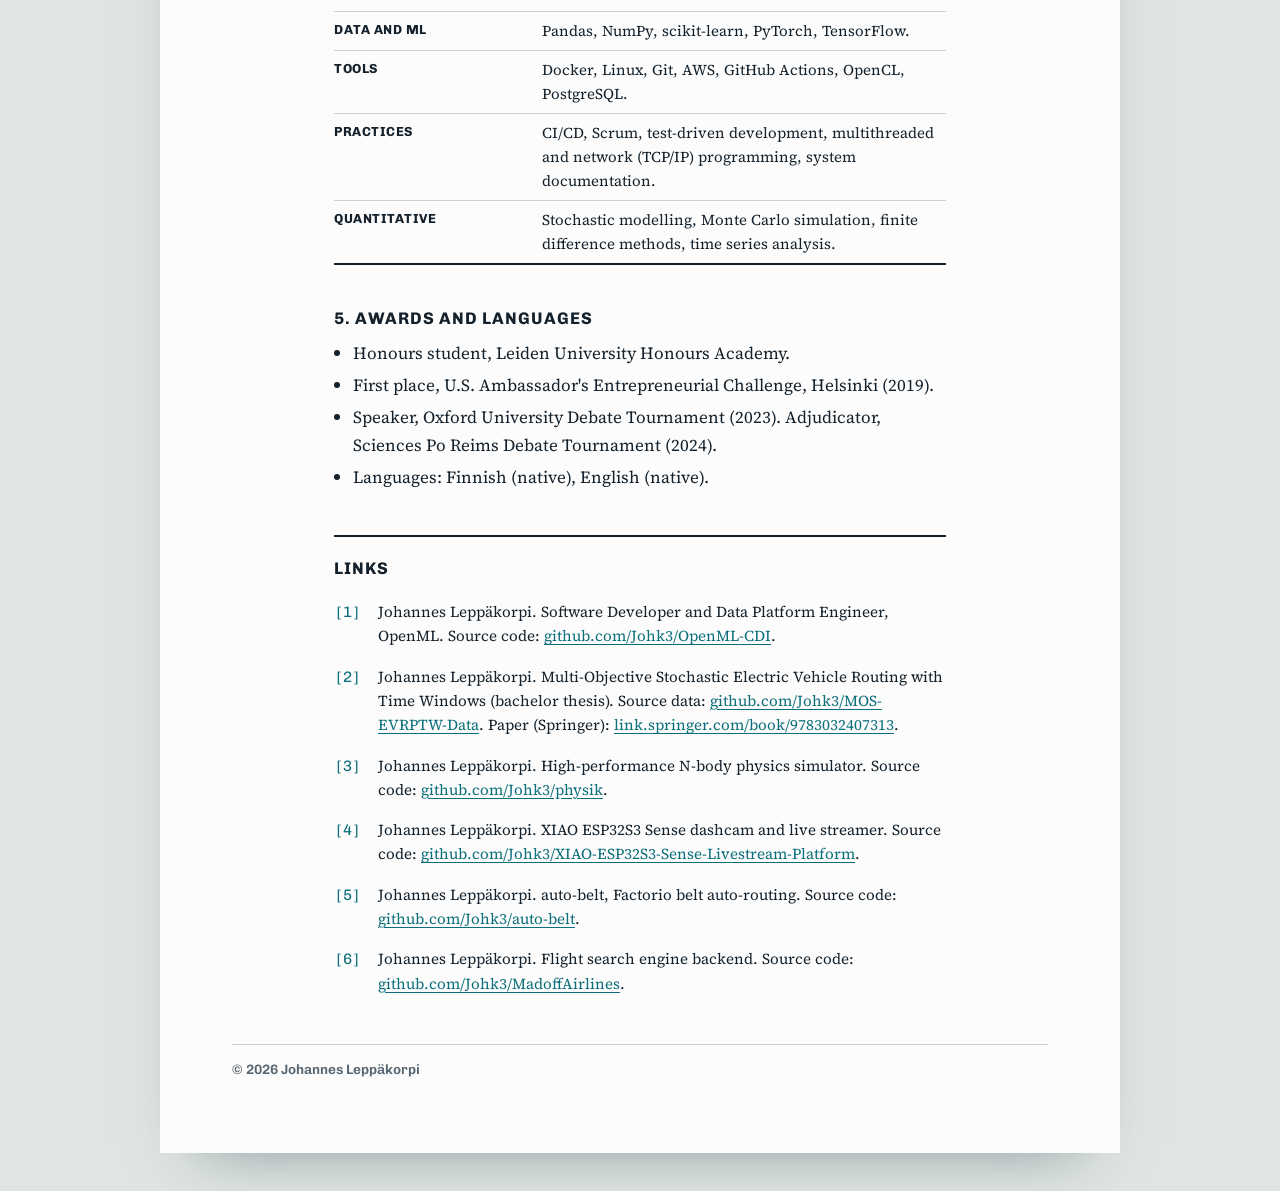
==== commit 5b987c6d: "Rewrite the thesis and ESP32 entries with results and a Pareto front figure Use the published paper " ====
--- a/index.html
+++ b/index.html
@@ -31,7 +31,7 @@
 <meta name="twitter:image" content="https://johannesl.com/assets/og.png">
 <meta name="twitter:image:alt" content="Johannes Leppäkorpi, Embedded software and on-device machine learning">
 <link rel="preload" href="assets/fonts/source-serif-4.woff2" as="font" type="font/woff2" crossorigin>
-<script type="application/ld+json">{"@context":"https://schema.org","@graph":[{"@type":"ProfilePage","@id":"https://johannesl.com/#page","url":"https://johannesl.com/","name":"Johannes Leppäkorpi | Embedded Software and Machine Learning","inLanguage":"en","dateModified":"2026-10-11","mainEntity":{"@id":"https://johannesl.com/#person"}},{"@type":"Person","@id":"https://johannesl.com/#person","name":"Johannes Leppäkorpi","alternateName":["Johannes Leppakorpi"],"url":"https://johannesl.com/","description":"MSc student in Computer & Embedded Systems Engineering at TU Delft. Embedded software, real-time systems and on-device machine learning.","jobTitle":"MSc student, Computer & Embedded Systems Engineering","image":"https://johannesl.com/assets/img/portrait.jpg","knowsAbout":["Embedded systems","C++","Python","Rust","Real-time systems","Machine learning"],"affiliation":[{"@type":"Organization","name":"TU Delft","url":"https://www.tudelft.nl"}],"alumniOf":[{"@type":"CollegeOrUniversity","name":"Leiden University","url":"https://www.universiteitleiden.nl"}],"sameAs":["https://github.com/Johk3","https://www.linkedin.com/in/johannes-lepp%C3%A4korpi/"]},{"@type":"ScholarlyArticle","name":"Stochastic multi-objective EV routing problem","abstract":"A simulation-based, two-stage stochastic multi-objective evolutionary algorithm framework with stochastic traffic, vehicle breakdown and battery depletion. It improves energy efficiency, time-window adherence and operational resilience over a deterministic baseline. Published in the ICCL 2026 proceedings (Springer, Lecture Notes in Computer Science).","author":{"@id":"https://johannesl.com/#person"},"publisher":{"@type":"Organization","name":"Springer"},"isPartOf":{"@type":"Book","name":"ICCL 2026, 17th International Conference on Computational Logistics proceedings"},"datePublished":"2026","url":"https://link.springer.com/book/9783032407313","isBasedOn":"https://github.com/Johk3/MOS-EVRPTW-Data"}]}</script>
+<script type="application/ld+json">{"@context":"https://schema.org","@graph":[{"@type":"ProfilePage","@id":"https://johannesl.com/#page","url":"https://johannesl.com/","name":"Johannes Leppäkorpi | Embedded Software and Machine Learning","inLanguage":"en","dateModified":"2026-10-11","mainEntity":{"@id":"https://johannesl.com/#person"}},{"@type":"Person","@id":"https://johannesl.com/#person","name":"Johannes Leppäkorpi","alternateName":["Johannes Leppakorpi"],"url":"https://johannesl.com/","description":"MSc student in Computer & Embedded Systems Engineering at TU Delft. Embedded software, real-time systems and on-device machine learning.","jobTitle":"MSc student, Computer & Embedded Systems Engineering","image":"https://johannesl.com/assets/img/portrait.jpg","knowsAbout":["Embedded systems","C++","Python","Rust","Real-time systems","Machine learning"],"affiliation":[{"@type":"Organization","name":"TU Delft","url":"https://www.tudelft.nl"}],"alumniOf":[{"@type":"CollegeOrUniversity","name":"Leiden University","url":"https://www.universiteitleiden.nl"}],"sameAs":["https://github.com/Johk3","https://www.linkedin.com/in/johannes-lepp%C3%A4korpi/"]},{"@type":"ScholarlyArticle","name":"Multi-Objective Stochastic Electric Vehicle Routing with Time Windows","abstract":"A simheuristic for routing electric delivery vehicles when traffic congestion, breakdowns and battery depletion can disrupt a plan, written with Yingjie Fan. Routes are evolved with NSGA-II and each candidate is scored by Monte Carlo simulation over sampled disruptions, using a physics-based energy model. On the rc101_21 benchmark instance, the knee point of the Pareto front used 26 to 73% less energy and 18 to 53% less recourse cost than a deterministic VRPy baseline as the instance grew from 10 to 100 customers. Time-window violations rose instead, by an amount that depends on customer geometry and disruption risk. Published in the ICCL 2026 proceedings (Springer, Lecture Notes in Computer Science).","author":[{"@id":"https://johannesl.com/#person"},{"@type":"Person","name":"Yingjie Fan"}],"publisher":{"@type":"Organization","name":"Springer"},"isPartOf":{"@type":"Book","name":"ICCL 2026, 17th International Conference on Computational Logistics proceedings"},"datePublished":"2026","url":"https://link.springer.com/book/9783032407313","isBasedOn":"https://github.com/Johk3/MOS-EVRPTW-Data"}]}</script>
 <style>@font-face {
 font-family: 'Chivo';
 font-style: normal;
@@ -272,9 +272,10 @@
 <section id="projects">
 <h2>3. Projects</h2>
 <article>
-<h3>Stochastic multi-objective EV routing problem (bachelor thesis) <a class="cite" href="#ref-2" aria-label="Reference 2">[2]</a></h3>
-<p class="meta">2026, grade 9.0/10 (top 3%)</p>
-<p>A simulation-based, two-stage stochastic multi-objective evolutionary algorithm framework with stochastic traffic, vehicle breakdown and battery depletion. It improves energy efficiency, time-window adherence and operational resilience over a deterministic baseline. Published in the ICCL 2026 proceedings (<a href="https://link.springer.com/book/9783032407313" rel="noopener">Springer, Lecture Notes in Computer Science</a>).</p>
+<h3>Multi-Objective Stochastic Electric Vehicle Routing with Time Windows (bachelor thesis) <a class="cite" href="#ref-2" aria-label="Reference 2">[2]</a></h3>
+<p class="meta">2026, Python, grade 9.0/10 (top 3%)</p>
+<p>A simheuristic for routing electric delivery vehicles when traffic congestion, breakdowns and battery depletion can disrupt a plan, written with Yingjie Fan. Routes are evolved with NSGA-II and each candidate is scored by Monte Carlo simulation over sampled disruptions, using a physics-based energy model. On the rc101_21 benchmark instance, the knee point of the Pareto front used 26 to 73% less energy and 18 to 53% less recourse cost than a deterministic VRPy baseline as the instance grew from 10 to 100 customers. Time-window violations rose instead, by an amount that depends on customer geometry and disruption risk. Published in the ICCL 2026 proceedings (<a href="https://link.springer.com/book/9783032407313" rel="noopener">Springer, Lecture Notes in Computer Science</a>).</p>
+<figure><img src="assets/img/thesis-pareto.png" alt="3D scatter plot of energy, time-window penalty and resilience cost. The stochastic Pareto front lies below the deterministic baseline, marked with a cross." width="720" height="745" loading="lazy" decoding="async"><figcaption>Pareto front for 100 customers (rc101_21) against the deterministic baseline, marked with a cross.</figcaption></figure>
 </article>
 <article>
 <h3>High-performance N-body physics simulator <a class="cite" href="#ref-3" aria-label="Reference 3">[3]</a></h3>
@@ -283,9 +284,9 @@
 <figure><img src="assets/img/physik.png" alt="Hundreds of coloured bodies with motion trails orbiting and colliding with a large central mass" width="536" height="384" loading="lazy" decoding="async"><figcaption>Bodies falling into orbit around a massive object.</figcaption></figure>
 </article>
 <article>
-<h3>XIAO ESP32S3 livestream platform <a class="cite" href="#ref-4" aria-label="Reference 4">[4]</a></h3>
-<p class="meta">2026, C++, ESP32-S3</p>
-<p>A dashcam and web streamer for the XIAO ESP32S3 Sense, built on Seeed&#39;s camera example. It serves a 1600 x 1200 live stream while a background task records every frame to the SD card, sorted by NTP-synced date and hour. A Python companion watches for the card and converts new frames to MP4 with FFmpeg.</p>
+<h3>XIAO ESP32S3 Sense dashcam and live streamer <a class="cite" href="#ref-4" aria-label="Reference 4">[4]</a></h3>
+<p class="meta">2026, C++, FreeRTOS, Python</p>
+<p>Firmware that turns the XIAO ESP32S3 Sense into an always-on dashcam, extending Seeed&#39;s camera web server example. The board serves a 1600 x 1200 live stream while a FreeRTOS task pinned to core 0, away from the web server, writes every frame to the SD card in NTP-timestamped hourly folders. Frame buffer count and JPEG quality are tuned so full-resolution capture fits in PSRAM without allocation failures. A Python companion recognises the card when it is plugged in, remembers which frames it has already processed and stitches each hour into an MP4 with FFmpeg.</p>
 </article>
 <article>
 <h3>auto-belt, Factorio belt auto-routing <a class="cite" href="#ref-5" aria-label="Reference 5">[5]</a></h3>
@@ -311,9 +312,9 @@
 <h2>Links</h2>
 <ol>
 <li id="ref-1"><span class="n">[1]</span><span>Johannes Leppäkorpi. Software Developer and Data Platform Engineer, OpenML. Source code: <a href="https://github.com/Johk3/OpenML-CDI" rel="noopener">github.com/Johk3/OpenML-CDI</a>.</span></li>
-<li id="ref-2"><span class="n">[2]</span><span>Johannes Leppäkorpi. Stochastic multi-objective EV routing problem (bachelor thesis). Source data: <a href="https://github.com/Johk3/MOS-EVRPTW-Data" rel="noopener">github.com/Johk3/MOS-EVRPTW-Data</a>. Paper (Springer): <a href="https://link.springer.com/book/9783032407313" rel="noopener">link.springer.com/book/9783032407313</a>.</span></li>
+<li id="ref-2"><span class="n">[2]</span><span>Johannes Leppäkorpi. Multi-Objective Stochastic Electric Vehicle Routing with Time Windows (bachelor thesis). Source data: <a href="https://github.com/Johk3/MOS-EVRPTW-Data" rel="noopener">github.com/Johk3/MOS-EVRPTW-Data</a>. Paper (Springer): <a href="https://link.springer.com/book/9783032407313" rel="noopener">link.springer.com/book/9783032407313</a>.</span></li>
 <li id="ref-3"><span class="n">[3]</span><span>Johannes Leppäkorpi. High-performance N-body physics simulator. Source code: <a href="https://github.com/Johk3/physik" rel="noopener">github.com/Johk3/physik</a>.</span></li>
-<li id="ref-4"><span class="n">[4]</span><span>Johannes Leppäkorpi. XIAO ESP32S3 livestream platform. Source code: <a href="https://github.com/Johk3/XIAO-ESP32S3-Sense-Livestream-Platform" rel="noopener">github.com/Johk3/XIAO-ESP32S3-Sense-Livestream-Platform</a>.</span></li>
+<li id="ref-4"><span class="n">[4]</span><span>Johannes Leppäkorpi. XIAO ESP32S3 Sense dashcam and live streamer. Source code: <a href="https://github.com/Johk3/XIAO-ESP32S3-Sense-Livestream-Platform" rel="noopener">github.com/Johk3/XIAO-ESP32S3-Sense-Livestream-Platform</a>.</span></li>
 <li id="ref-5"><span class="n">[5]</span><span>Johannes Leppäkorpi. auto-belt, Factorio belt auto-routing. Source code: <a href="https://github.com/Johk3/auto-belt" rel="noopener">github.com/Johk3/auto-belt</a>.</span></li>
 <li id="ref-6"><span class="n">[6]</span><span>Johannes Leppäkorpi. Flight search engine backend. Source code: <a href="https://github.com/Johk3/MadoffAirlines" rel="noopener">github.com/Johk3/MadoffAirlines</a>.</span></li>
 </ol>
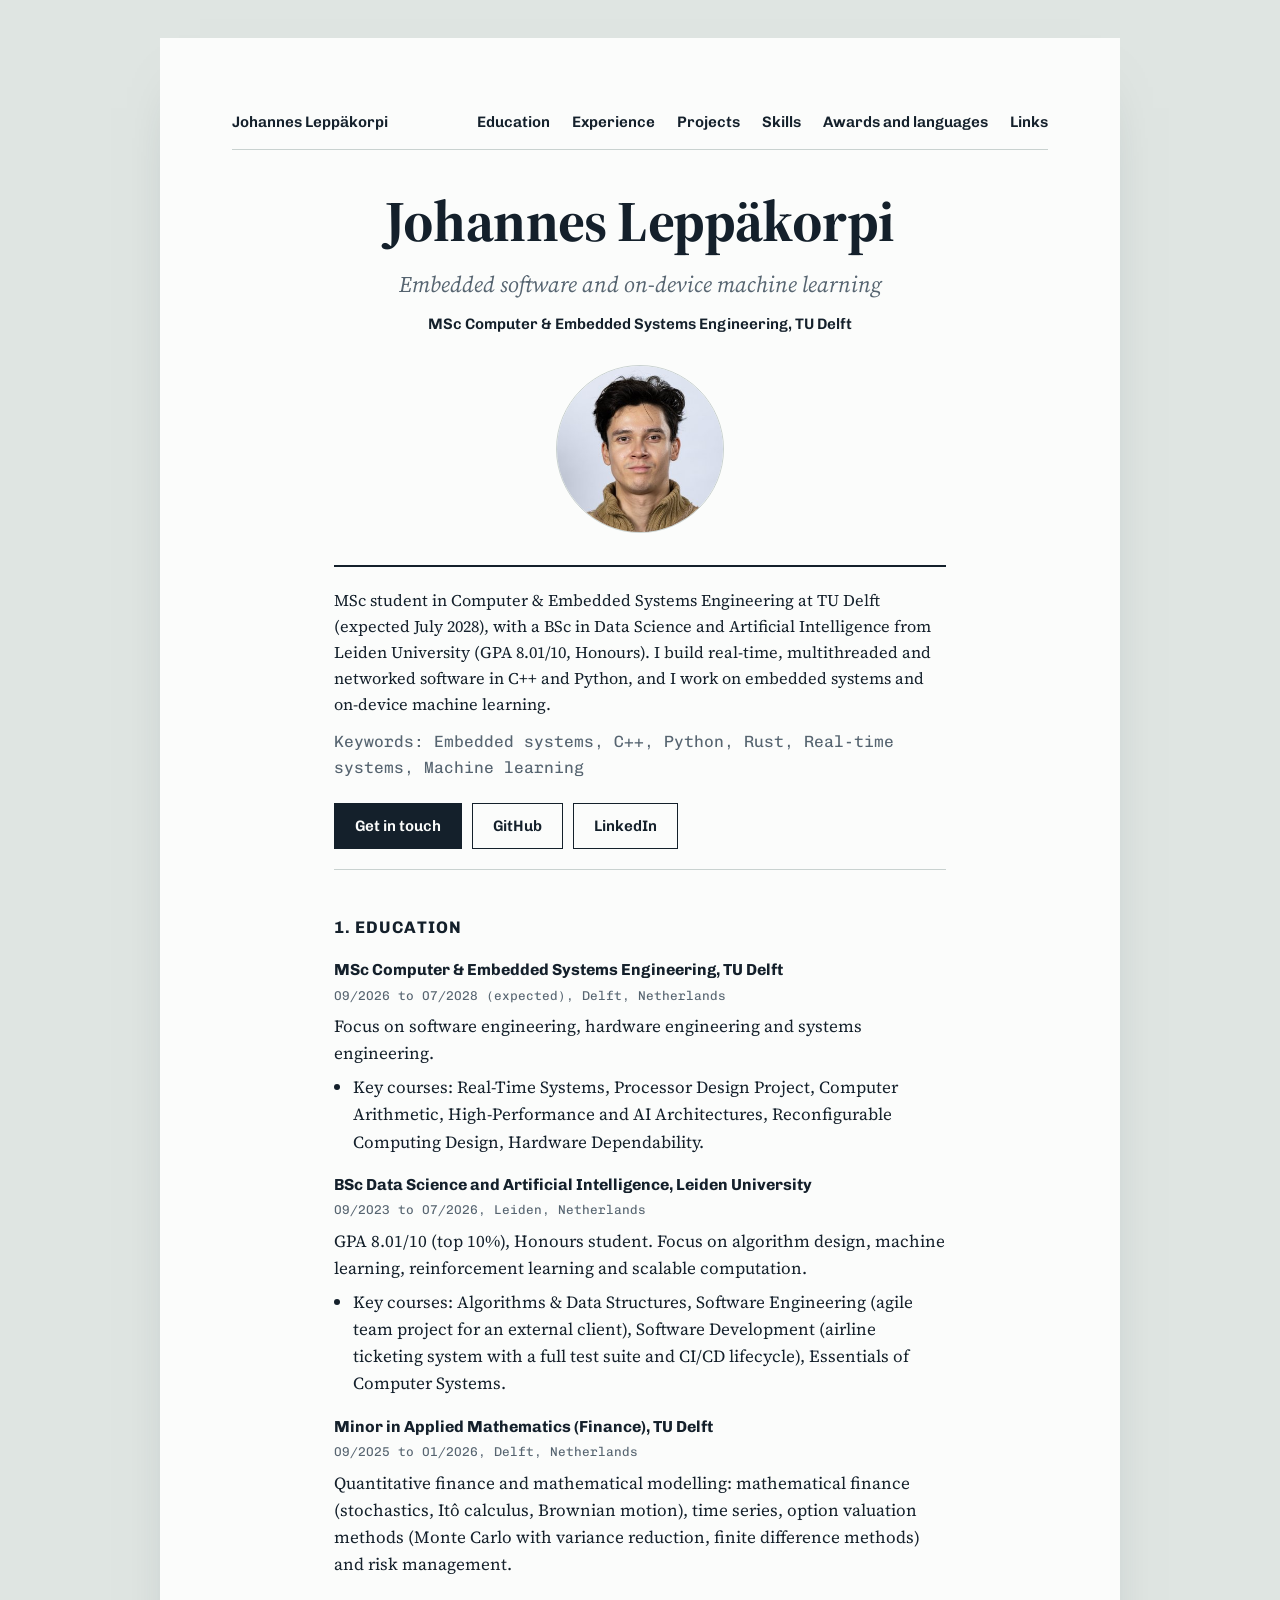
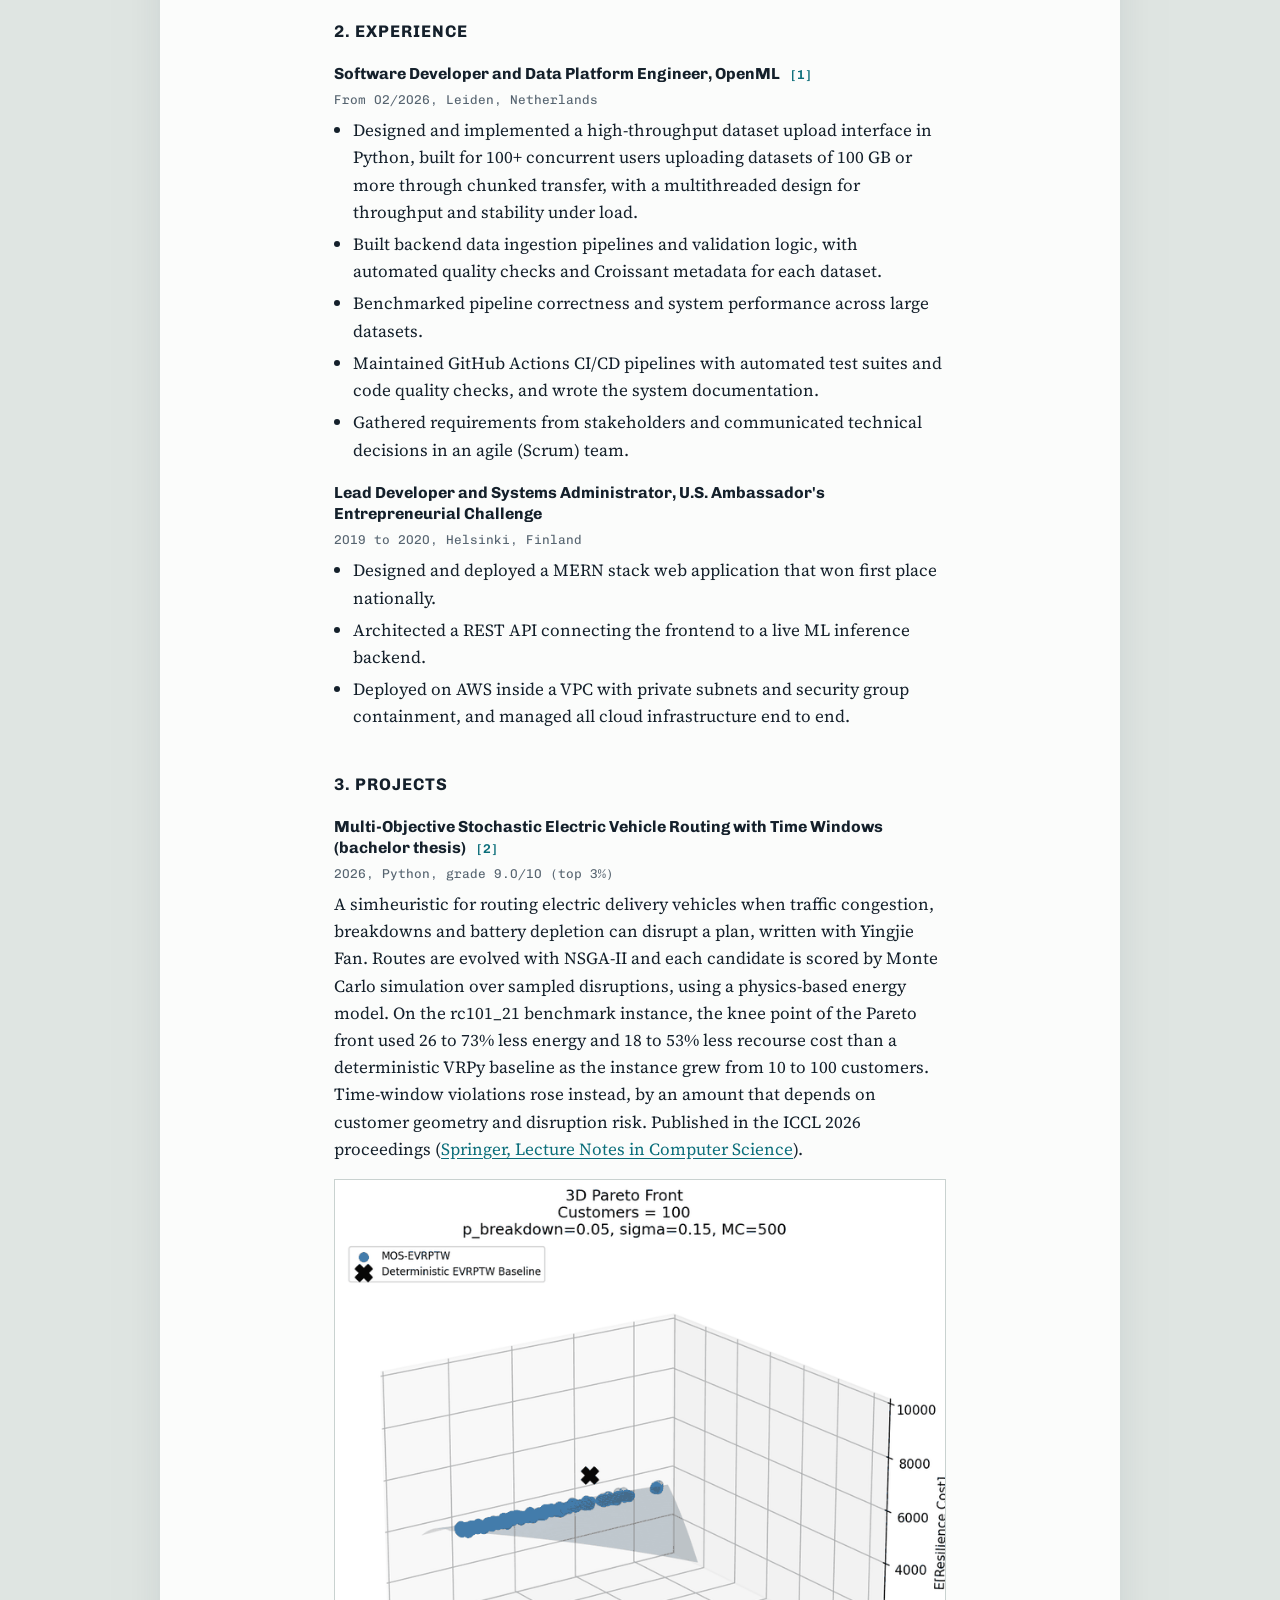
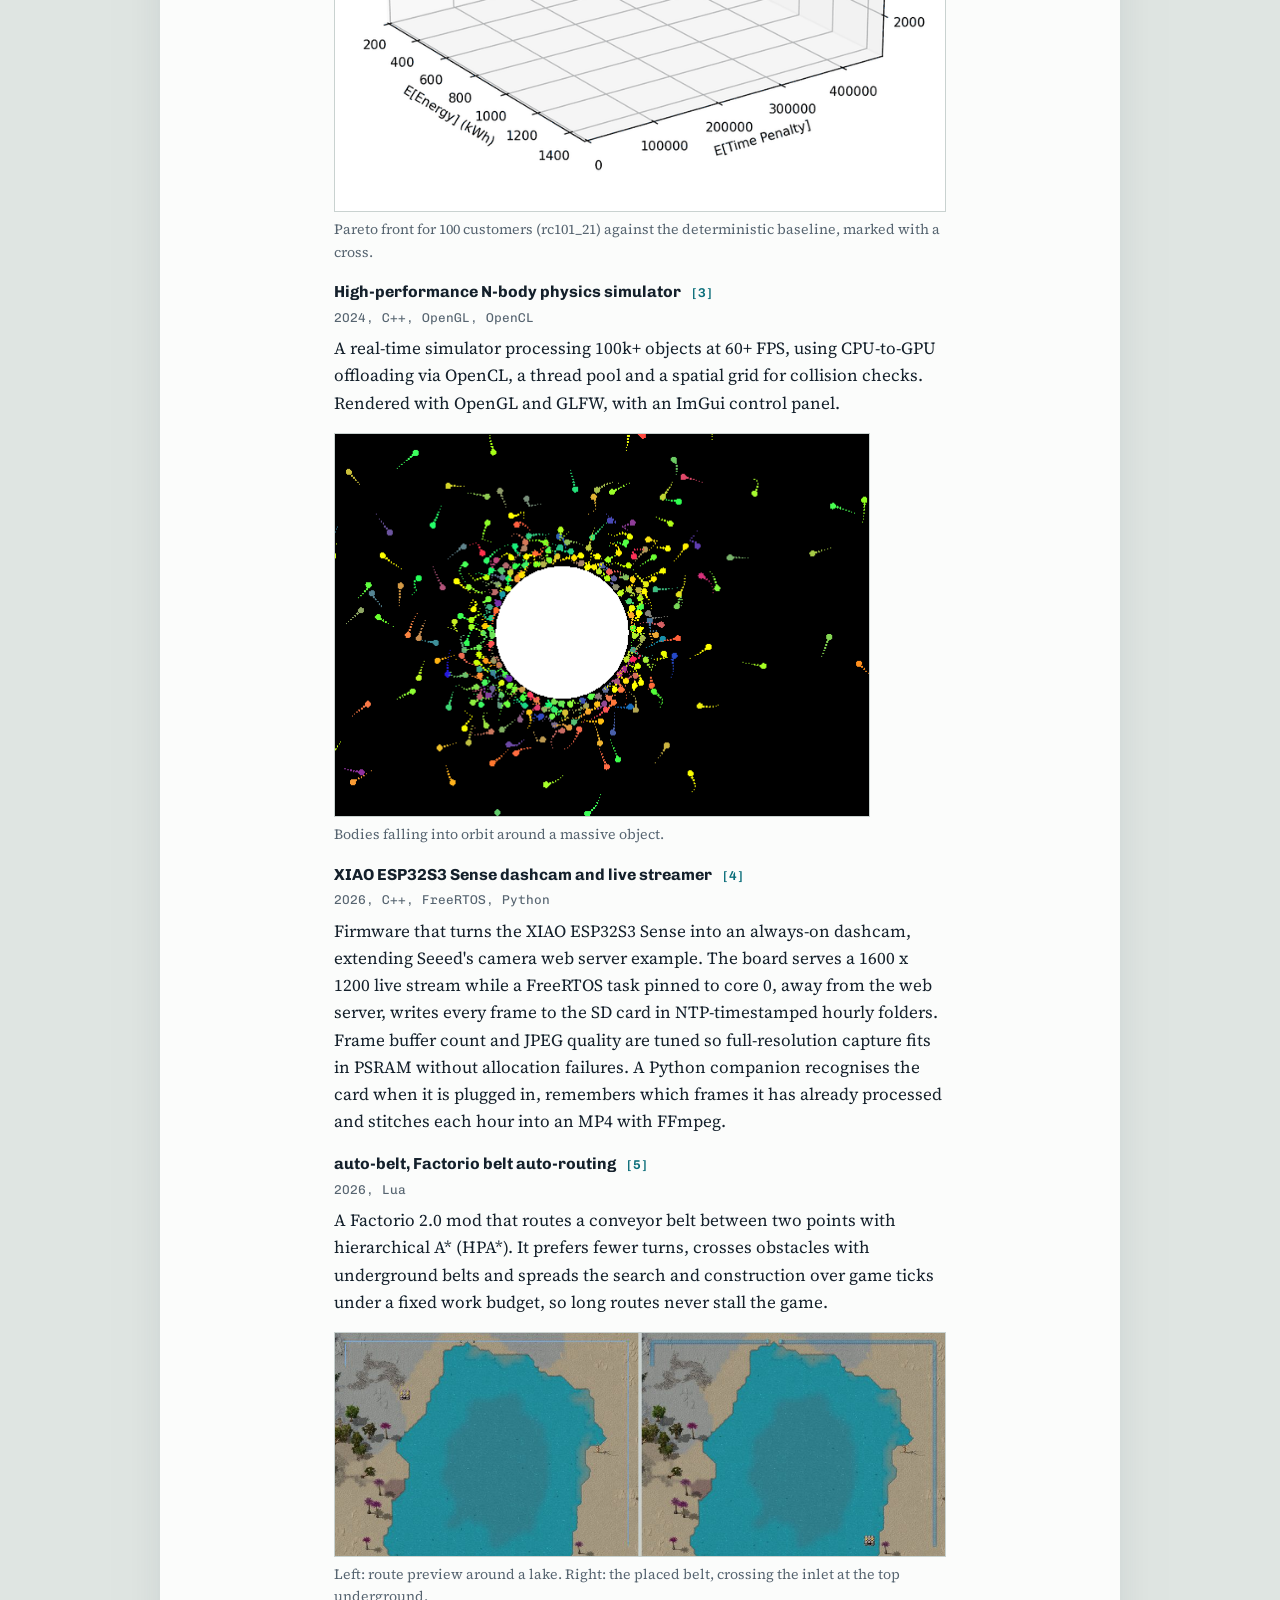
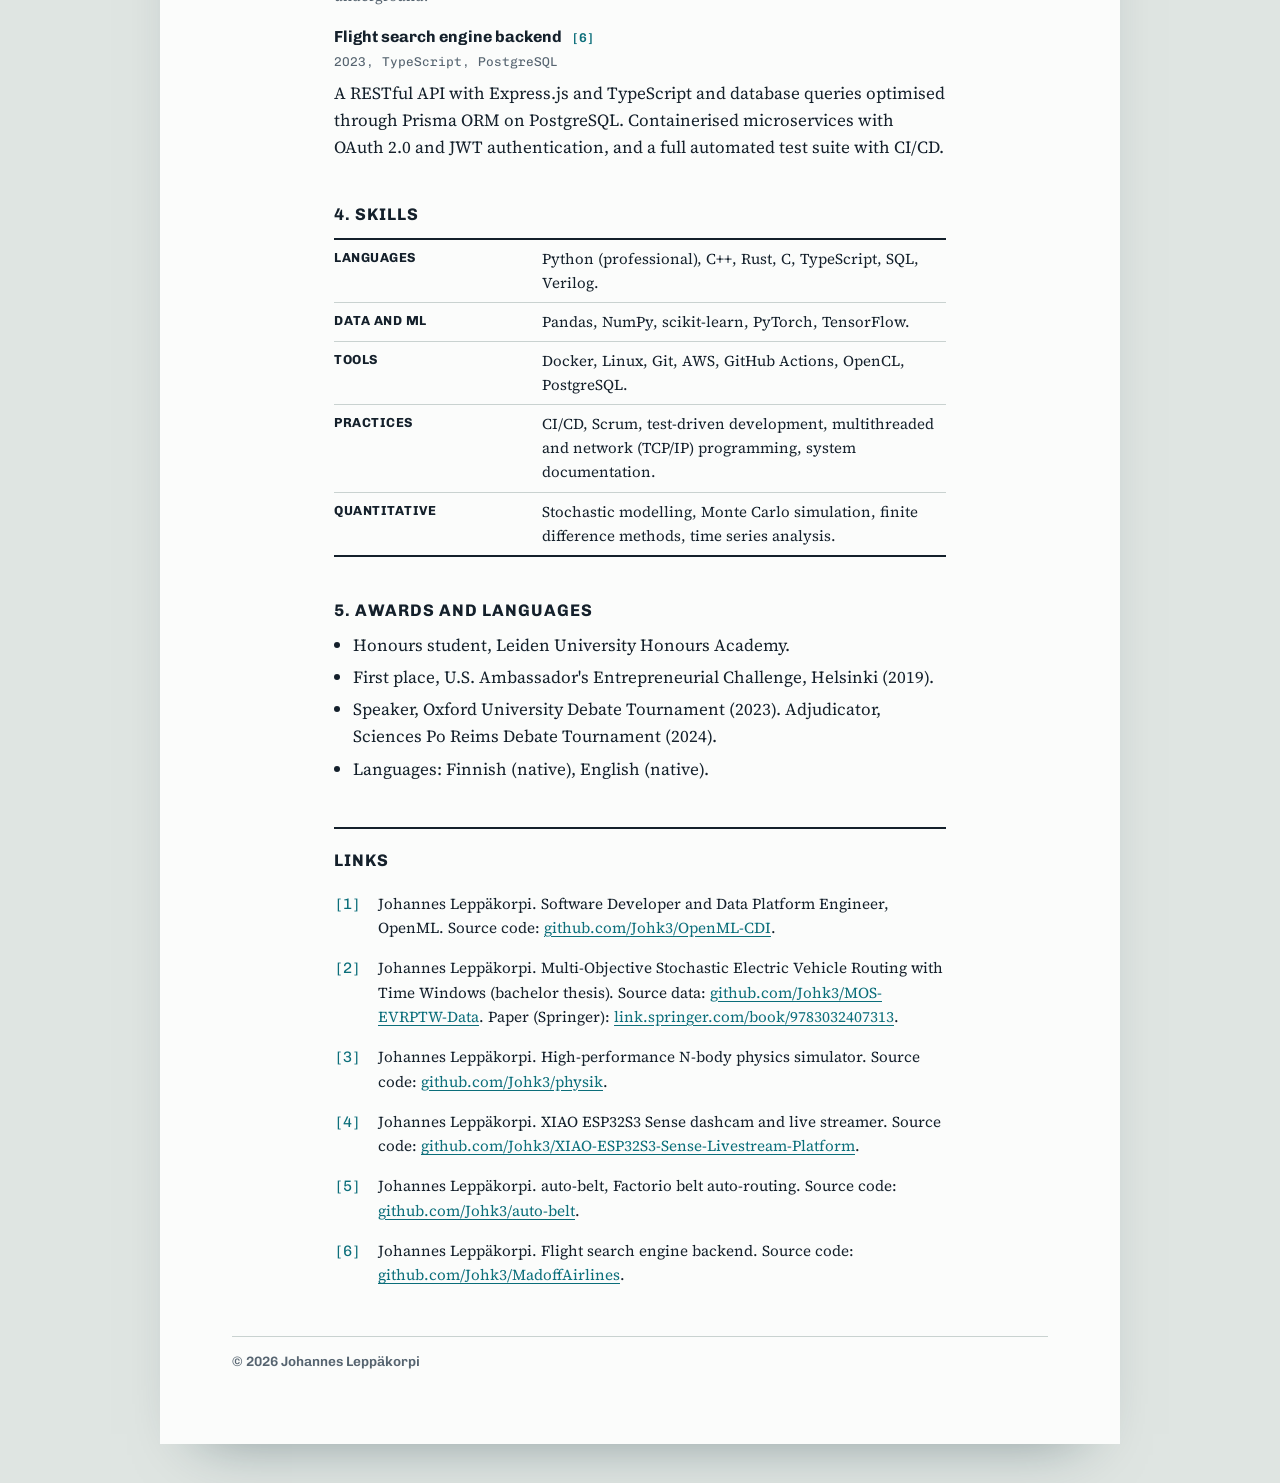
==== commit 9ab7364a: "Show the auto-belt route preview and placed belt" ====
--- a/index.html
+++ b/index.html
@@ -292,6 +292,7 @@
 <h3>auto-belt, Factorio belt auto-routing <a class="cite" href="#ref-5" aria-label="Reference 5">[5]</a></h3>
 <p class="meta">2026, Lua</p>
 <p>A Factorio 2.0 mod that routes a conveyor belt between two points with hierarchical A* (HPA*). It prefers fewer turns, crosses obstacles with underground belts and spreads the search and construction over game ticks under a fixed work budget, so long routes never stall the game.</p>
+<figure><img src="assets/img/auto-belt.jpg" alt="Two Factorio screenshots of a lake. Left: a thin preview line runs around the top and right of the lake. Right: the same route placed as belt ghosts, crossing the inlet at the top underground." width="1126" height="411" loading="lazy" decoding="async"><figcaption>Left: route preview around a lake. Right: the placed belt, crossing the inlet at the top underground.</figcaption></figure>
 </article>
 <article>
 <h3>Flight search engine backend <a class="cite" href="#ref-6" aria-label="Reference 6">[6]</a></h3>
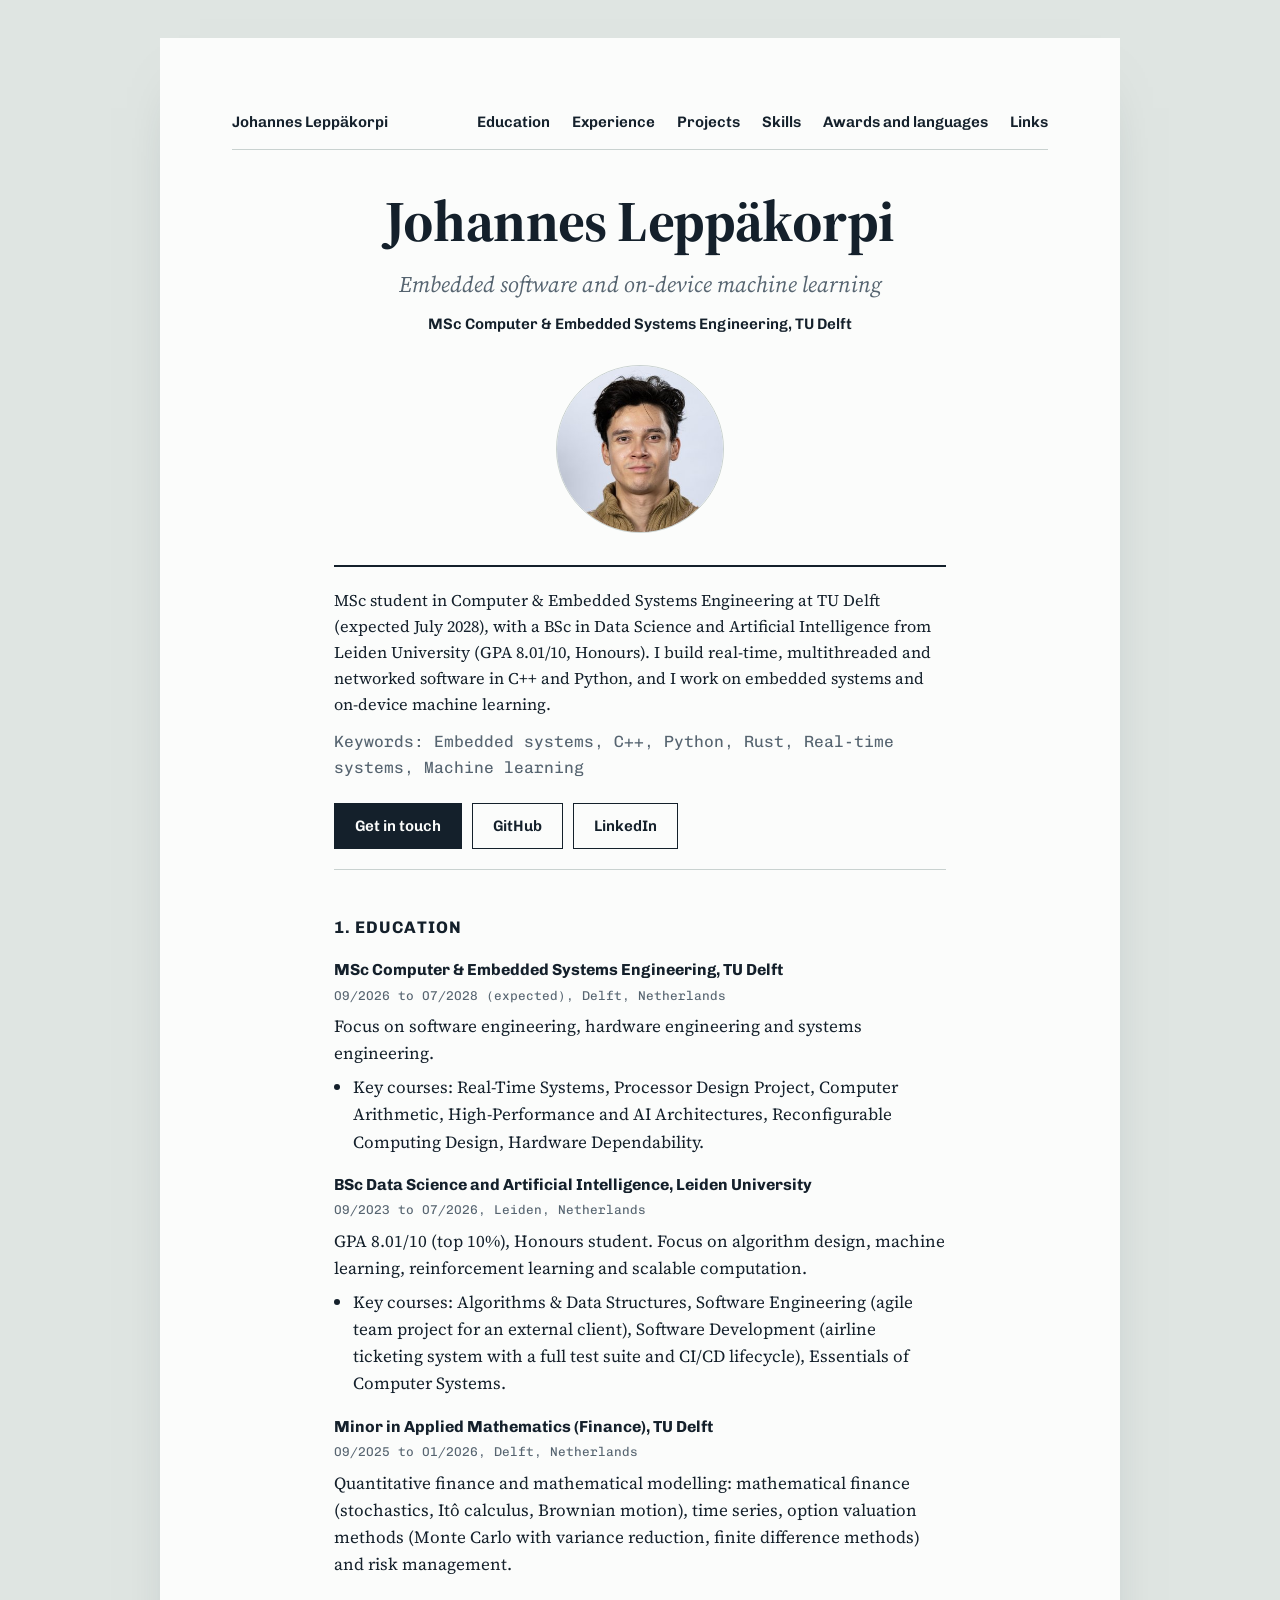
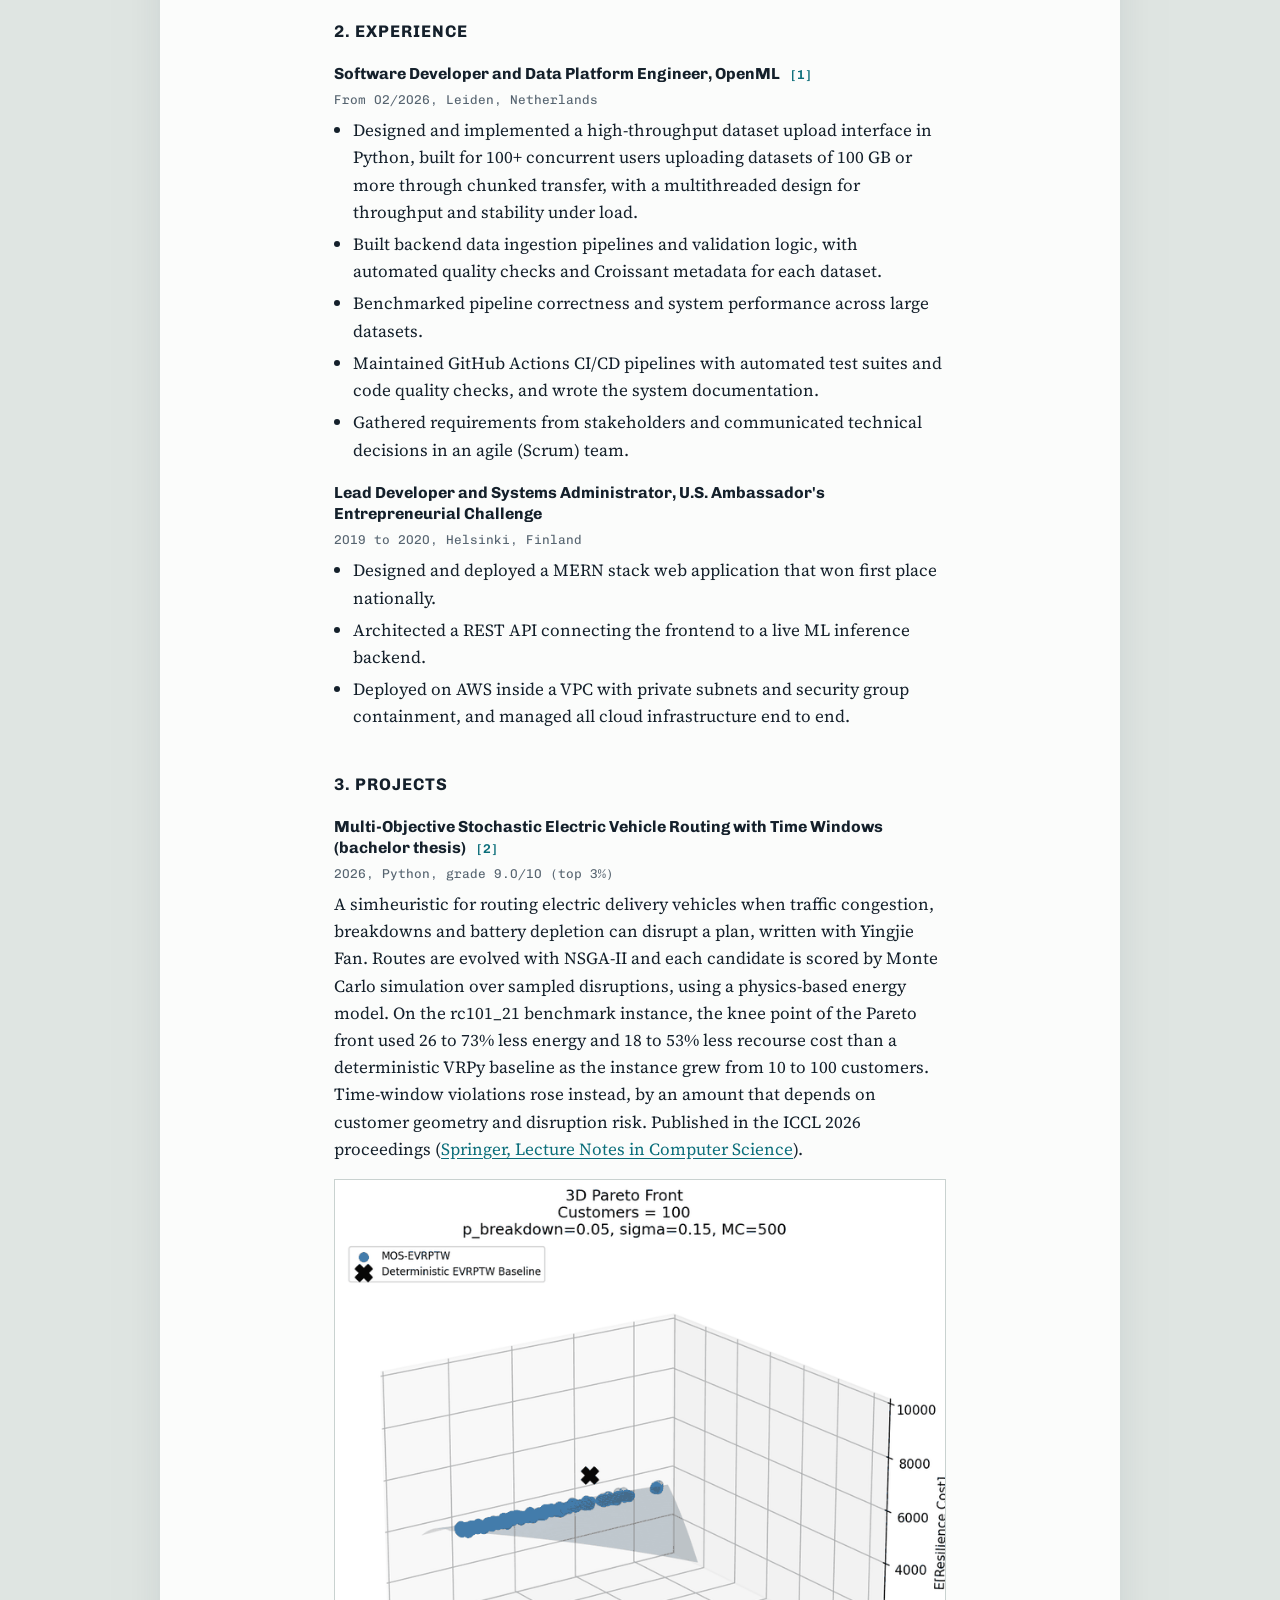
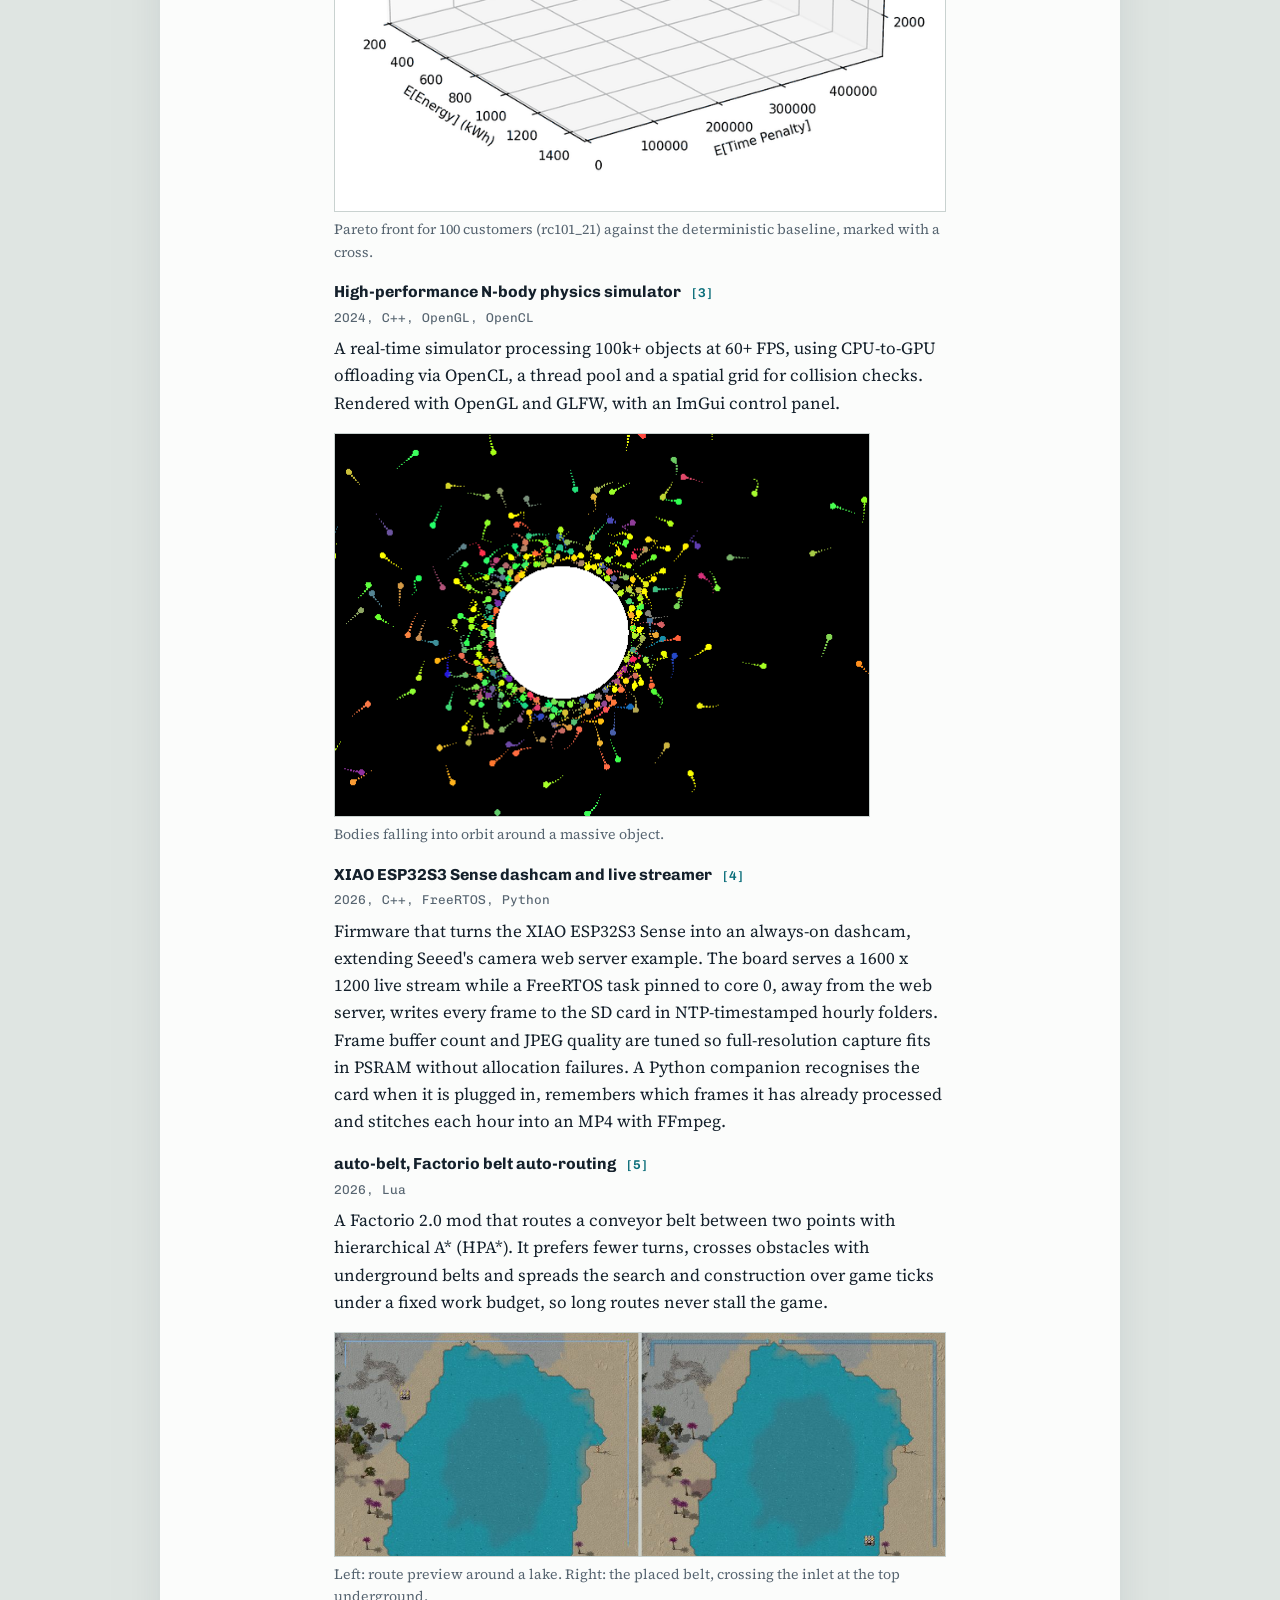
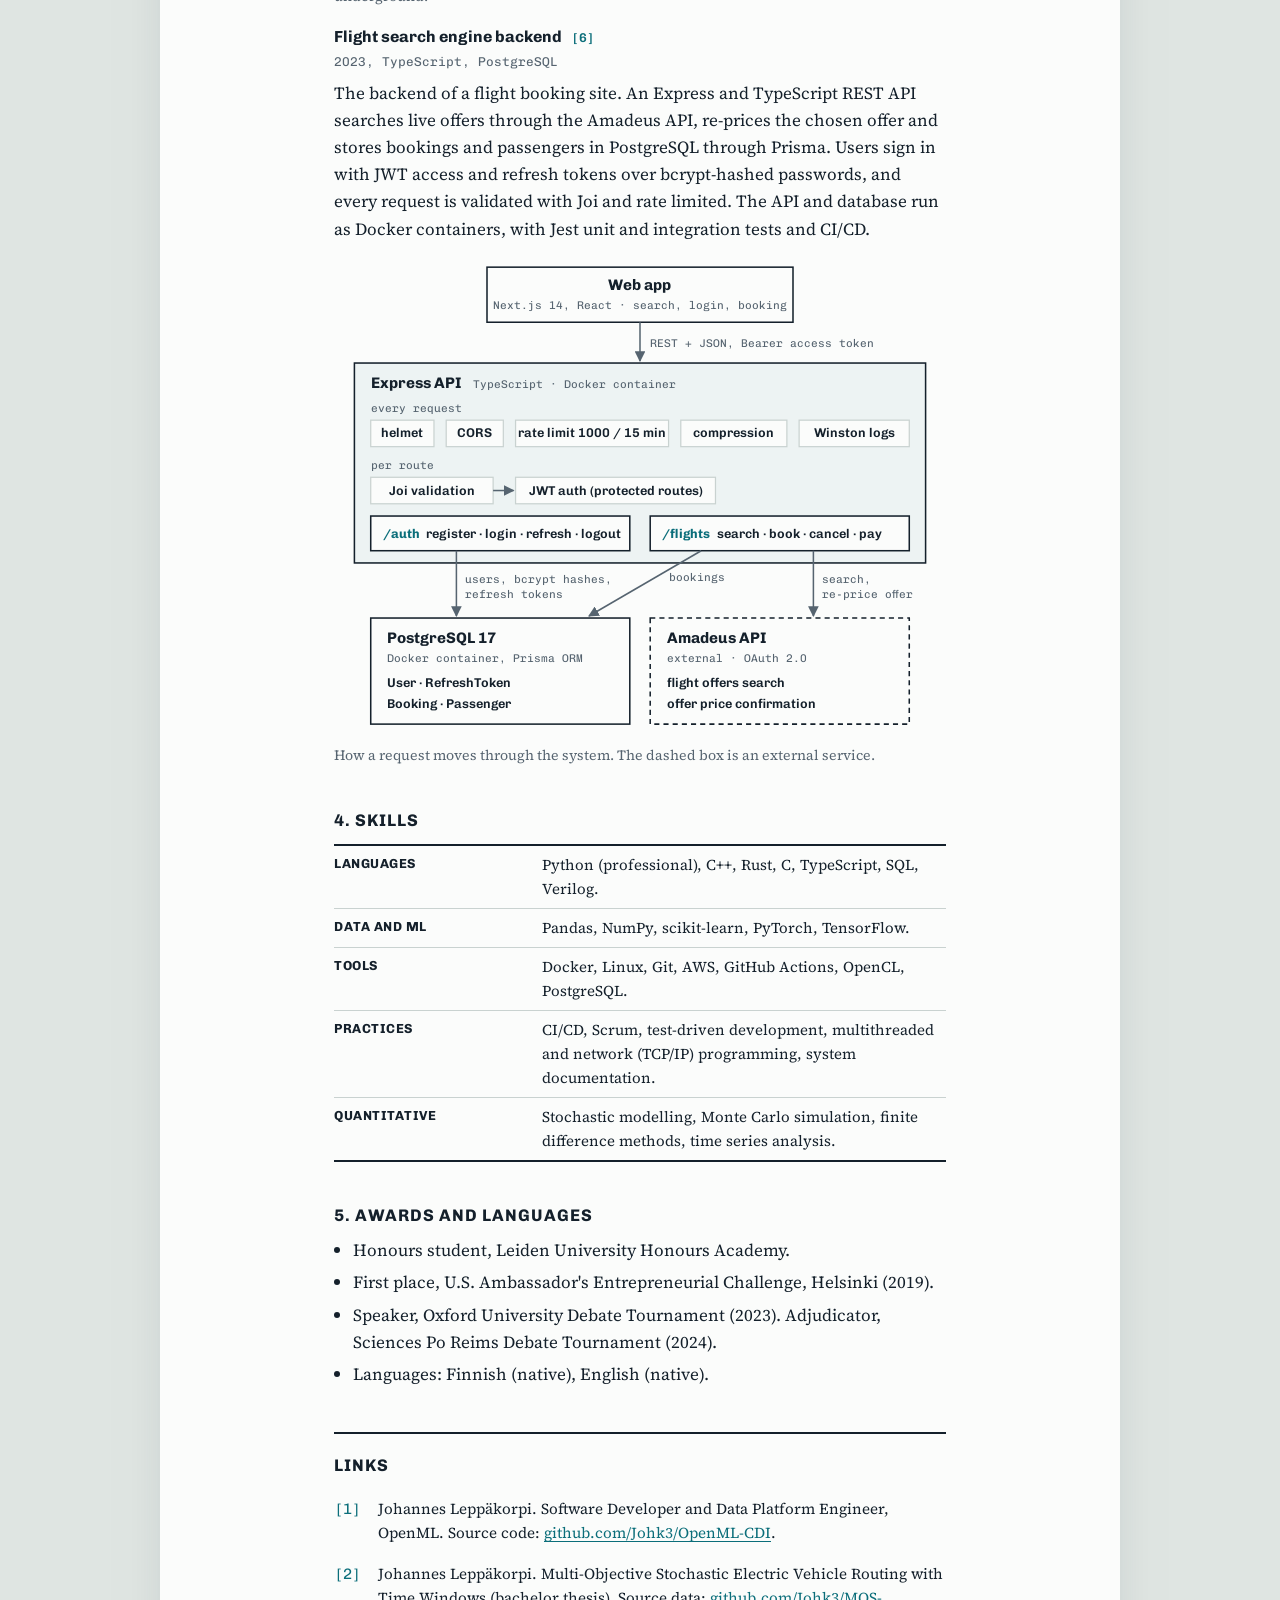
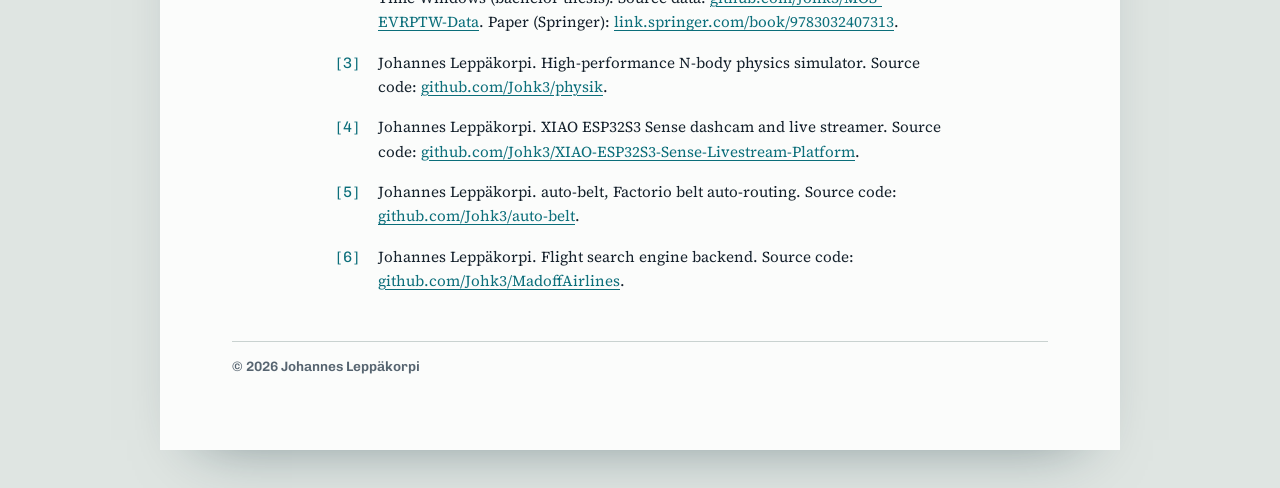
==== commit 36abbf5e: "Add an architecture diagram for the flight search backend The diagram is inline SVG, so it uses the " ====
--- a/index.html
+++ b/index.html
@@ -185,6 +185,18 @@
 .cite:hover, .cite:focus-visible { background: color-mix(in srgb, var(--accent) 20%, transparent); outline: none; }
 figure { break-inside: avoid; margin: 16px 0; }
 figure img { display: block; max-width: 100%; height: auto; border: 1px solid var(--hair); }
+.diagram svg { display: block; width: 100%; height: auto; }
+.diagram text { fill: var(--ink); }
+.dg-t { font-family: var(--sans); font-weight: 700; font-size: 15px; }
+.dg-c { font-family: var(--sans); font-size: 12.5px; }
+.dg-b { font-weight: 700; fill: var(--accent); }
+.diagram .dg-s { font-family: var(--mono); font-size: 11px; fill: var(--mute); }
+.dg-box { fill: var(--page); stroke: var(--ink); stroke-width: 1.5; }
+.dg-frame { fill: color-mix(in srgb, var(--accent) 6%, var(--page)); stroke: var(--ink); stroke-width: 1.5; }
+.dg-chip { fill: var(--page); stroke: var(--hair); stroke-width: 1.2; }
+.dg-ext { fill: none; stroke: var(--ink); stroke-width: 1.5; stroke-dasharray: 5 4; }
+.dg-line { stroke: var(--mute); stroke-width: 1.5; }
+.dg-head { fill: var(--mute); }
 figcaption { font-size: .88rem; color: var(--mute); margin-top: 6px; text-align: left; }
 figcaption b { color: var(--ink); font-family: var(--sans); }
 table { width: 100%; border-collapse: collapse; margin: 10px 0; font-size: .94rem; break-inside: avoid; text-align: left; }
@@ -297,7 +309,63 @@
 <article>
 <h3>Flight search engine backend <a class="cite" href="#ref-6" aria-label="Reference 6">[6]</a></h3>
 <p class="meta">2023, TypeScript, PostgreSQL</p>
-<p>A RESTful API with Express.js and TypeScript and database queries optimised through Prisma ORM on PostgreSQL. Containerised microservices with OAuth 2.0 and JWT authentication, and a full automated test suite with CI/CD.</p>
+<p>The backend of a flight booking site. An Express and TypeScript REST API searches live offers through the Amadeus API, re-prices the chosen offer and stores bookings and passengers in PostgreSQL through Prisma. Users sign in with JWT access and refresh tokens over bcrypt-hashed passwords, and every request is validated with Joi and rate limited. The API and database run as Docker containers, with Jest unit and integration tests and CI/CD.</p>
+<figure class="diagram"><svg viewBox="0 0 600 470" role="img" aria-labelledby="madoff-title madoff-desc" xmlns="http://www.w3.org/2000/svg">
+<title id="madoff-title">Architecture of the flight search engine</title>
+<desc id="madoff-desc">A Next.js web app calls an Express API over REST with a bearer token. Every request passes helmet, CORS, rate limiting, compression and logging, then Joi validation and, on protected routes, JWT authentication. The auth routes store users and refresh tokens in PostgreSQL through Prisma. The flight routes search and re-price offers through the external Amadeus API and save bookings and passengers in PostgreSQL.</desc>
+<defs>
+<marker id="madoff-arrow" viewBox="0 0 10 10" refX="9" refY="5" markerWidth="7" markerHeight="7" orient="auto-start-reverse"><path class="dg-head" d="M0 0L10 5L0 10z"/></marker>
+</defs>
+
+<rect class="dg-box" x="150" y="8" width="300" height="54"/>
+<text class="dg-t" x="300" y="30" text-anchor="middle">Web app</text>
+<text class="dg-s" x="300" y="49" text-anchor="middle">Next.js 14, React · search, login, booking</text>
+
+<line class="dg-line" x1="300" y1="62" x2="300" y2="100" marker-end="url(#madoff-arrow)"/>
+<text class="dg-s" x="310" y="86">REST + JSON, Bearer access token</text>
+
+<rect class="dg-frame" x="20" y="102" width="560" height="196"/>
+<text class="dg-t" x="36" y="126">Express API</text>
+<text class="dg-s" x="136" y="126">TypeScript · Docker container</text>
+
+<text class="dg-s" x="36" y="150">every request</text>
+<rect class="dg-chip" x="36" y="158" width="62" height="26"/><text class="dg-c" x="67" y="175" text-anchor="middle">helmet</text>
+<rect class="dg-chip" x="110" y="158" width="56" height="26"/><text class="dg-c" x="138" y="175" text-anchor="middle">CORS</text>
+<rect class="dg-chip" x="178" y="158" width="150" height="26"/><text class="dg-c" x="253" y="175" text-anchor="middle">rate limit 1000 / 15 min</text>
+<rect class="dg-chip" x="340" y="158" width="104" height="26"/><text class="dg-c" x="392" y="175" text-anchor="middle">compression</text>
+<rect class="dg-chip" x="456" y="158" width="108" height="26"/><text class="dg-c" x="510" y="175" text-anchor="middle">Winston logs</text>
+
+<text class="dg-s" x="36" y="206">per route</text>
+<rect class="dg-chip" x="36" y="214" width="120" height="26"/><text class="dg-c" x="96" y="231" text-anchor="middle">Joi validation</text>
+<line class="dg-line" x1="156" y1="227" x2="176" y2="227" marker-end="url(#madoff-arrow)"/>
+<rect class="dg-chip" x="178" y="214" width="196" height="26"/><text class="dg-c" x="276" y="231" text-anchor="middle">JWT auth (protected routes)</text>
+
+<rect class="dg-box" x="36" y="252" width="254" height="34"/>
+<text class="dg-c" x="48" y="274"><tspan class="dg-b">/auth</tspan><tspan dx="6">register</tspan><tspan> · login · refresh · logout</tspan></text>
+<rect class="dg-box" x="310" y="252" width="254" height="34"/>
+<text class="dg-c" x="322" y="274"><tspan class="dg-b">/flights</tspan><tspan dx="6">search</tspan><tspan> · book · cancel · pay</tspan></text>
+
+<line class="dg-line" x1="120" y1="286" x2="120" y2="350" marker-end="url(#madoff-arrow)"/>
+<text class="dg-s" x="128" y="318">users, bcrypt hashes,</text>
+<text class="dg-s" x="128" y="332">refresh tokens</text>
+<line class="dg-line" x1="360" y1="286" x2="250" y2="350" marker-end="url(#madoff-arrow)"/>
+<text class="dg-s" x="328" y="316">bookings</text>
+<line class="dg-line" x1="470" y1="286" x2="470" y2="350" marker-end="url(#madoff-arrow)"/>
+<text class="dg-s" x="478" y="318">search,</text>
+<text class="dg-s" x="478" y="332">re-price offer</text>
+
+<rect class="dg-box" x="36" y="352" width="254" height="104"/>
+<text class="dg-t" x="52" y="376">PostgreSQL 17</text>
+<text class="dg-s" x="52" y="395">Docker container, Prisma ORM</text>
+<text class="dg-c" x="52" y="420">User · RefreshToken</text>
+<text class="dg-c" x="52" y="440">Booking · Passenger</text>
+
+<rect class="dg-ext" x="310" y="352" width="254" height="104"/>
+<text class="dg-t" x="326" y="376">Amadeus API</text>
+<text class="dg-s" x="326" y="395">external · OAuth 2.0</text>
+<text class="dg-c" x="326" y="420">flight offers search</text>
+<text class="dg-c" x="326" y="440">offer price confirmation</text>
+</svg><figcaption>How a request moves through the system. The dashed box is an external service.</figcaption></figure>
 </article>
 </section>
 <section id="skills">
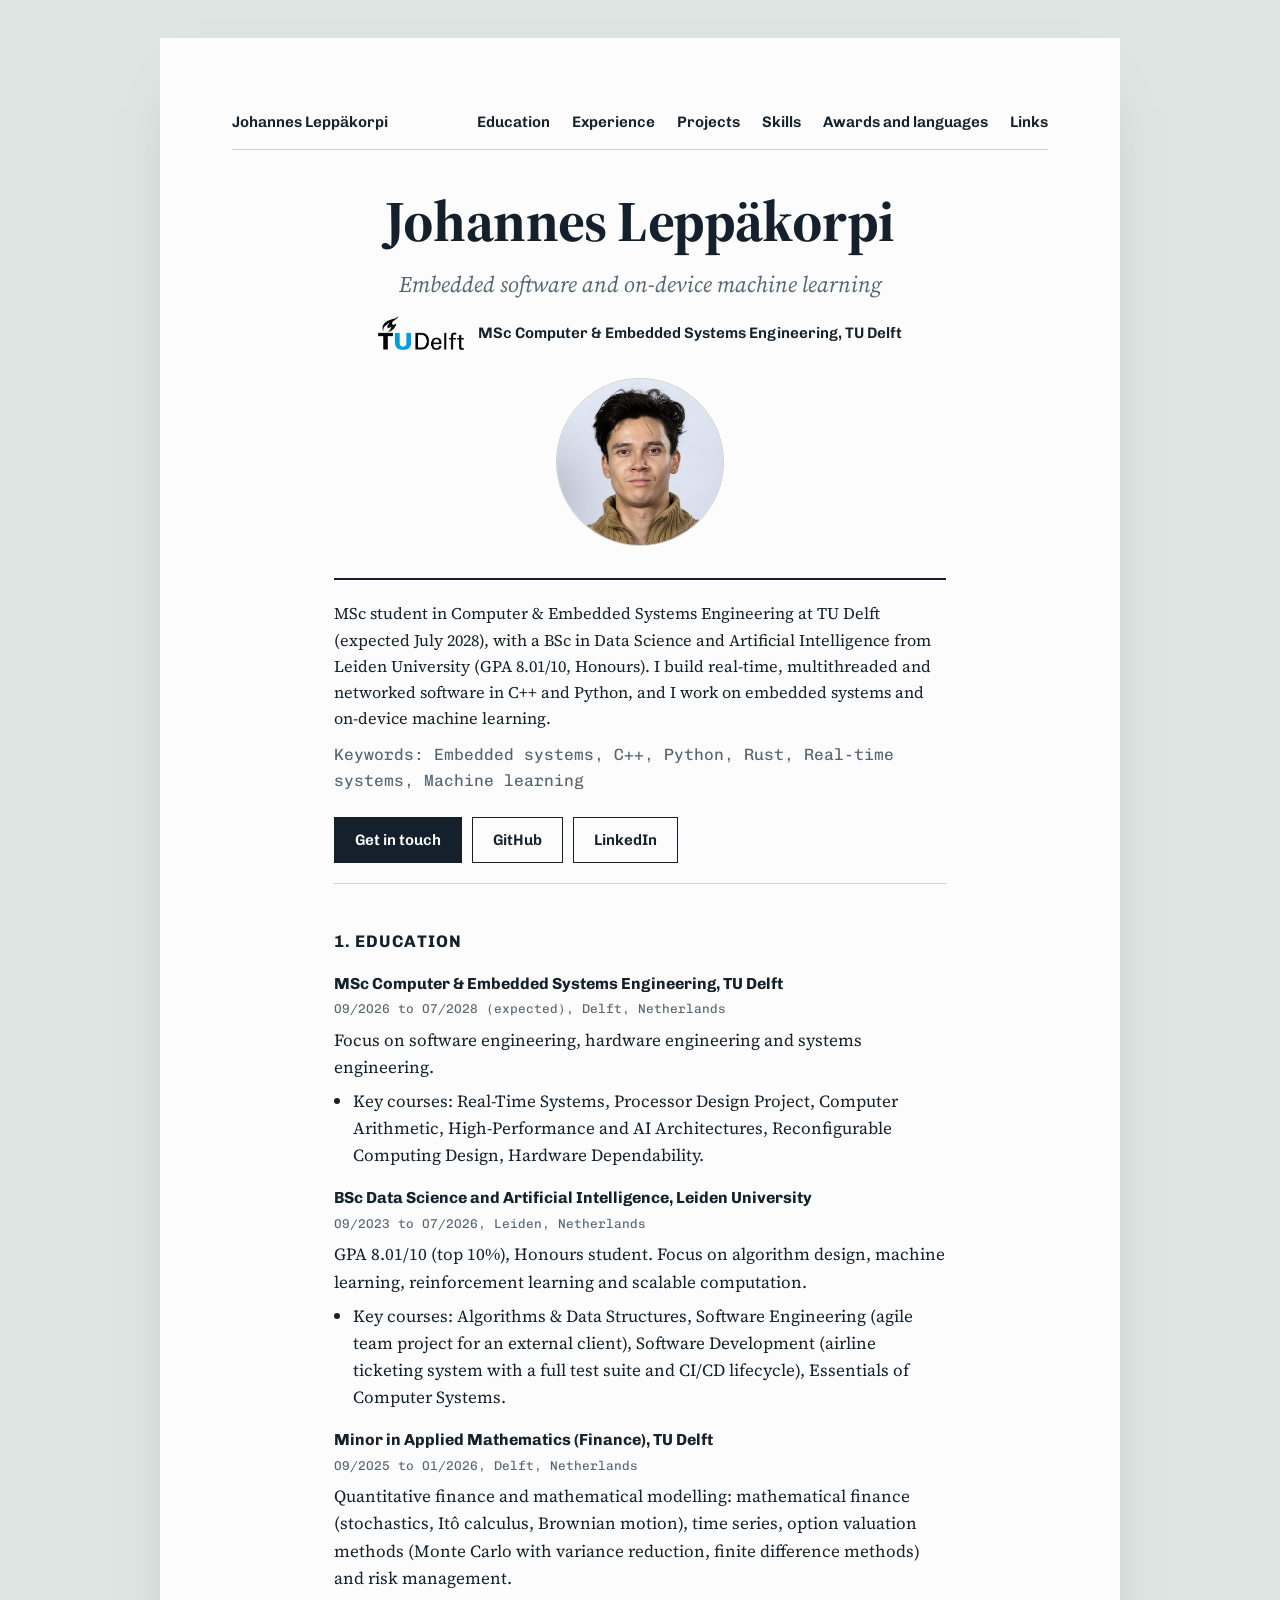
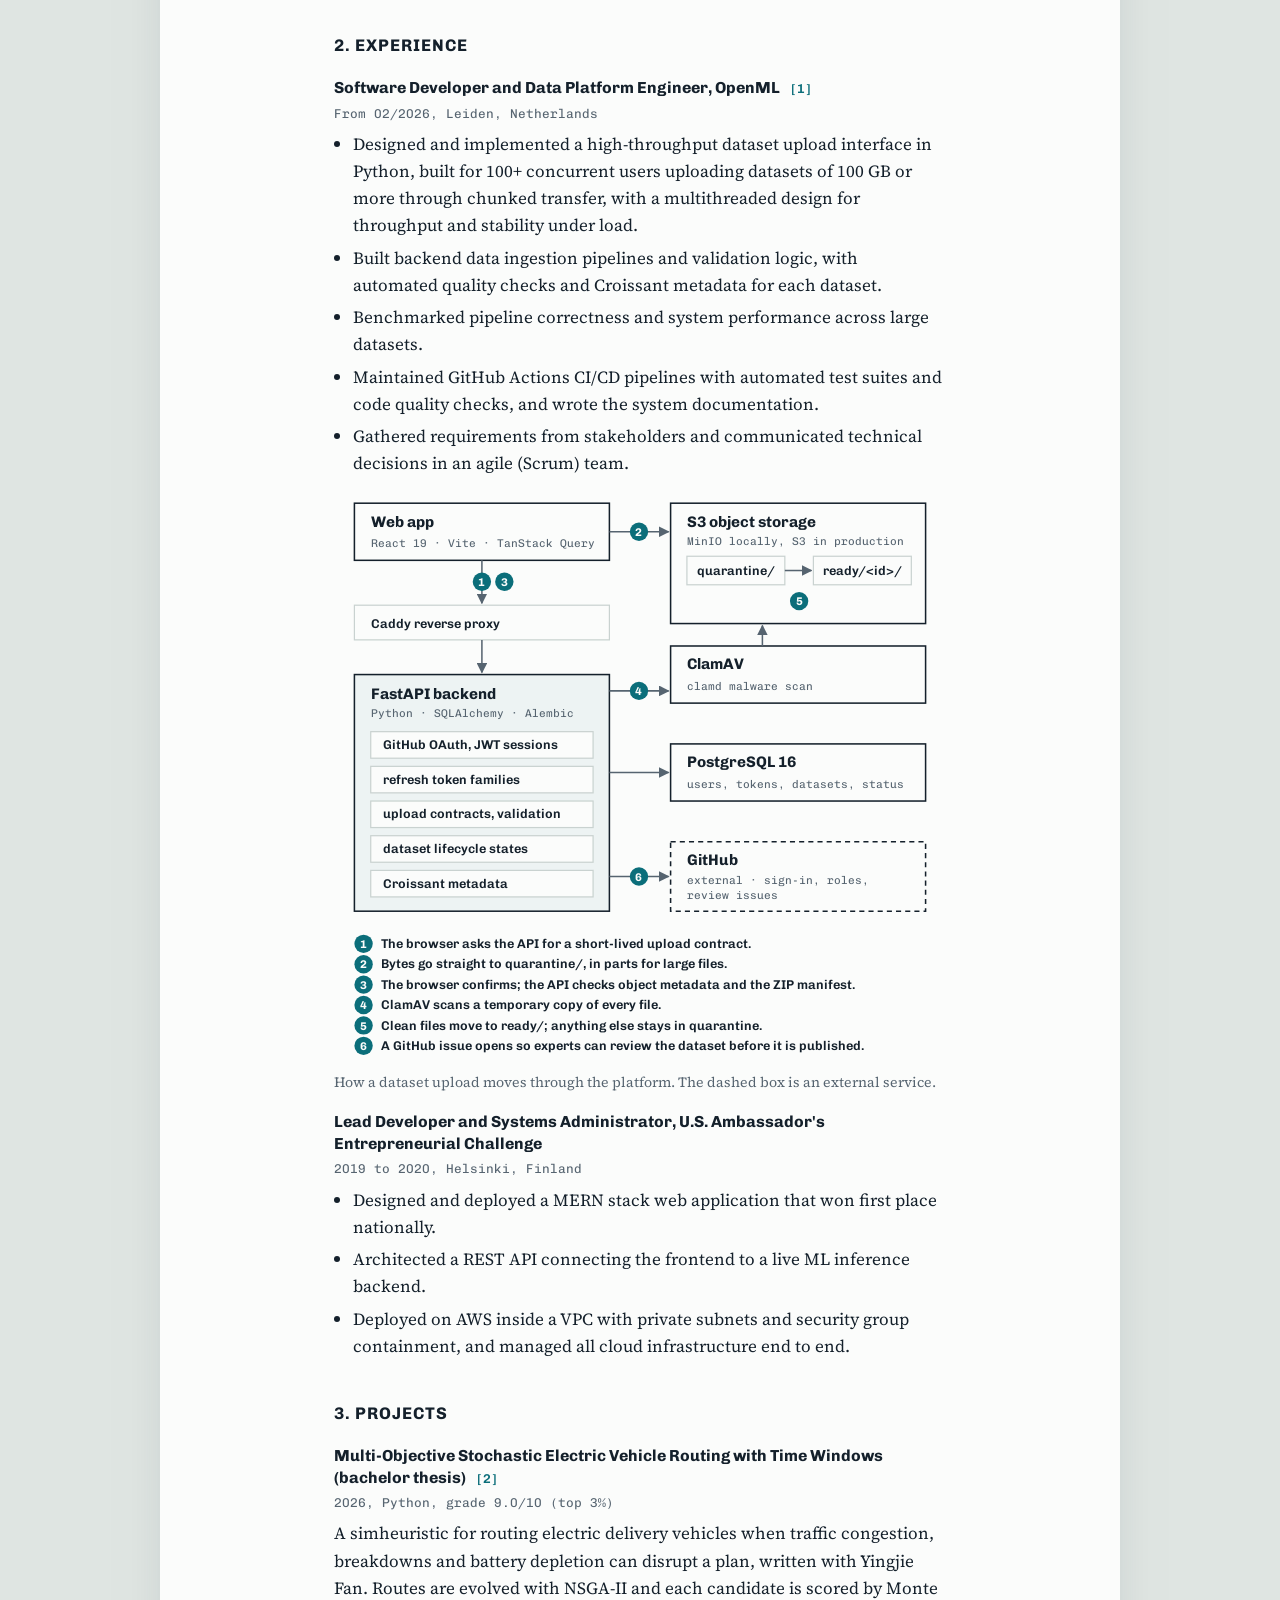
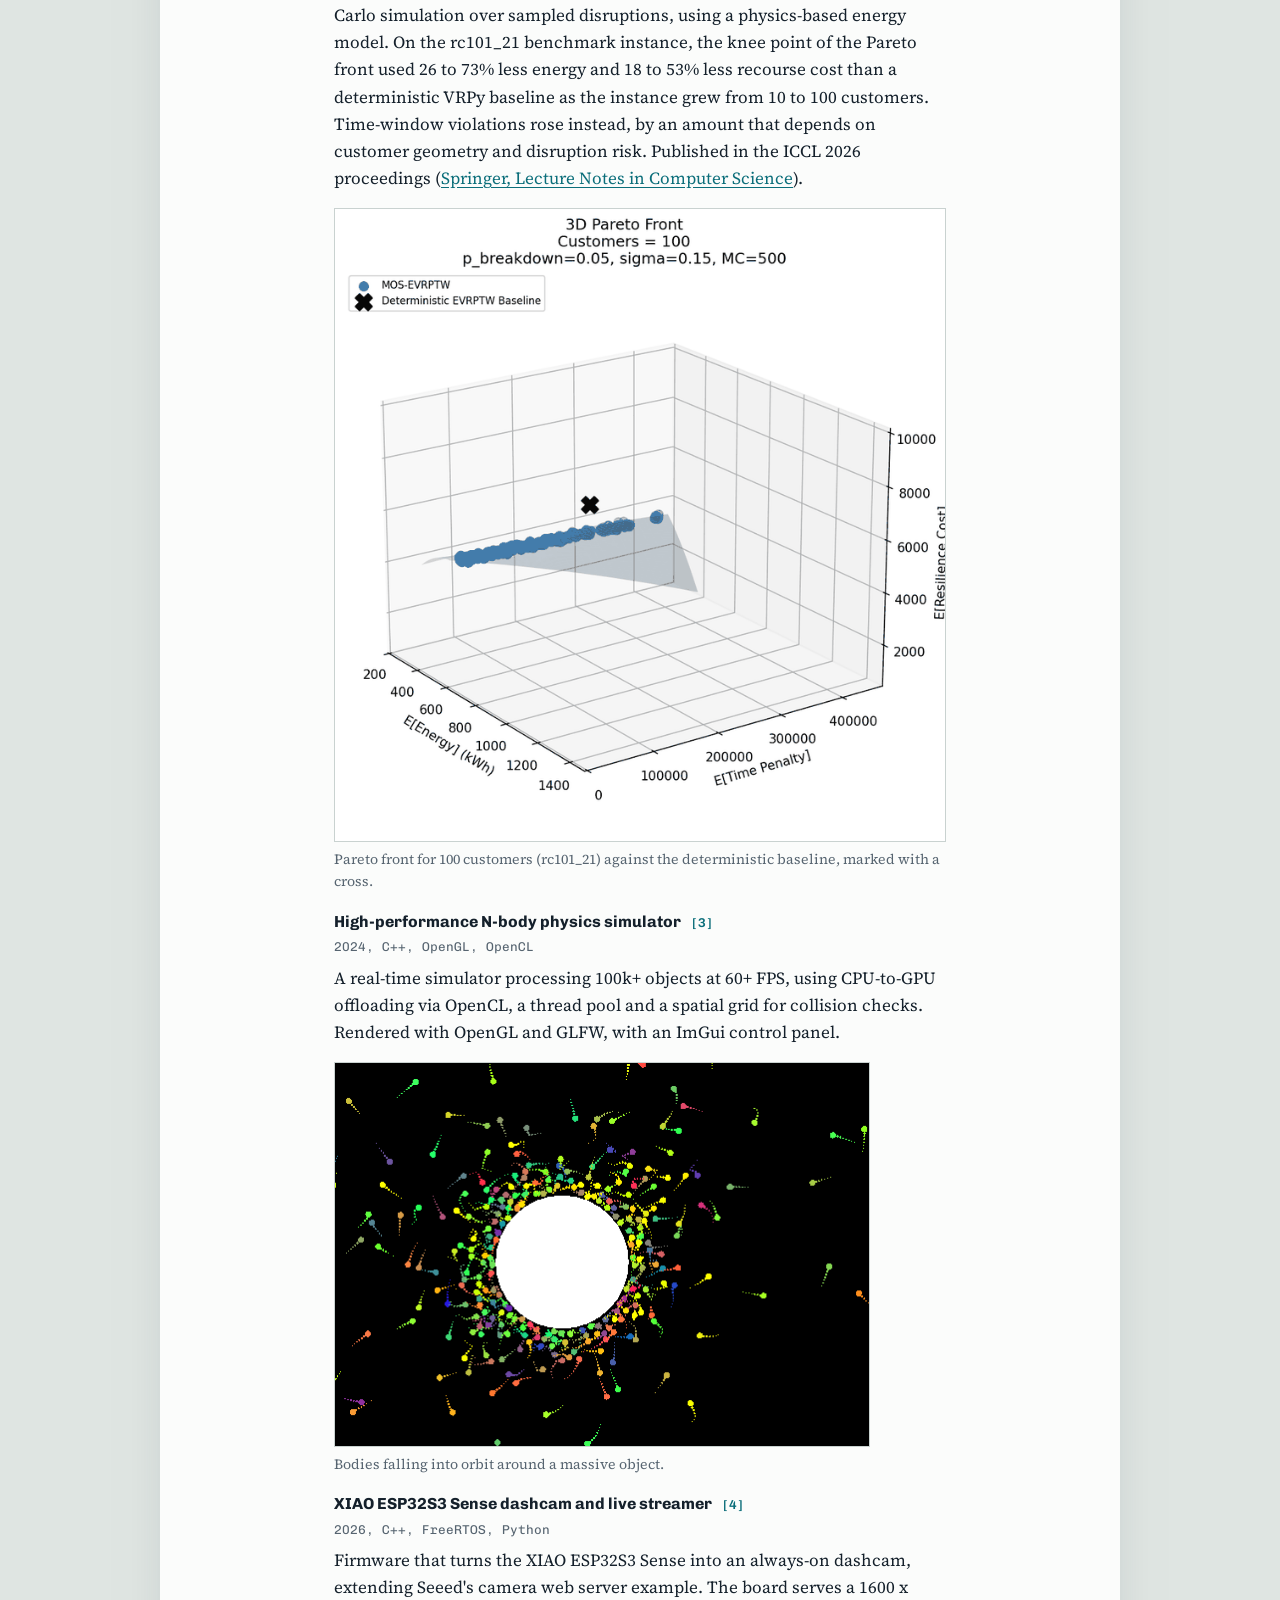
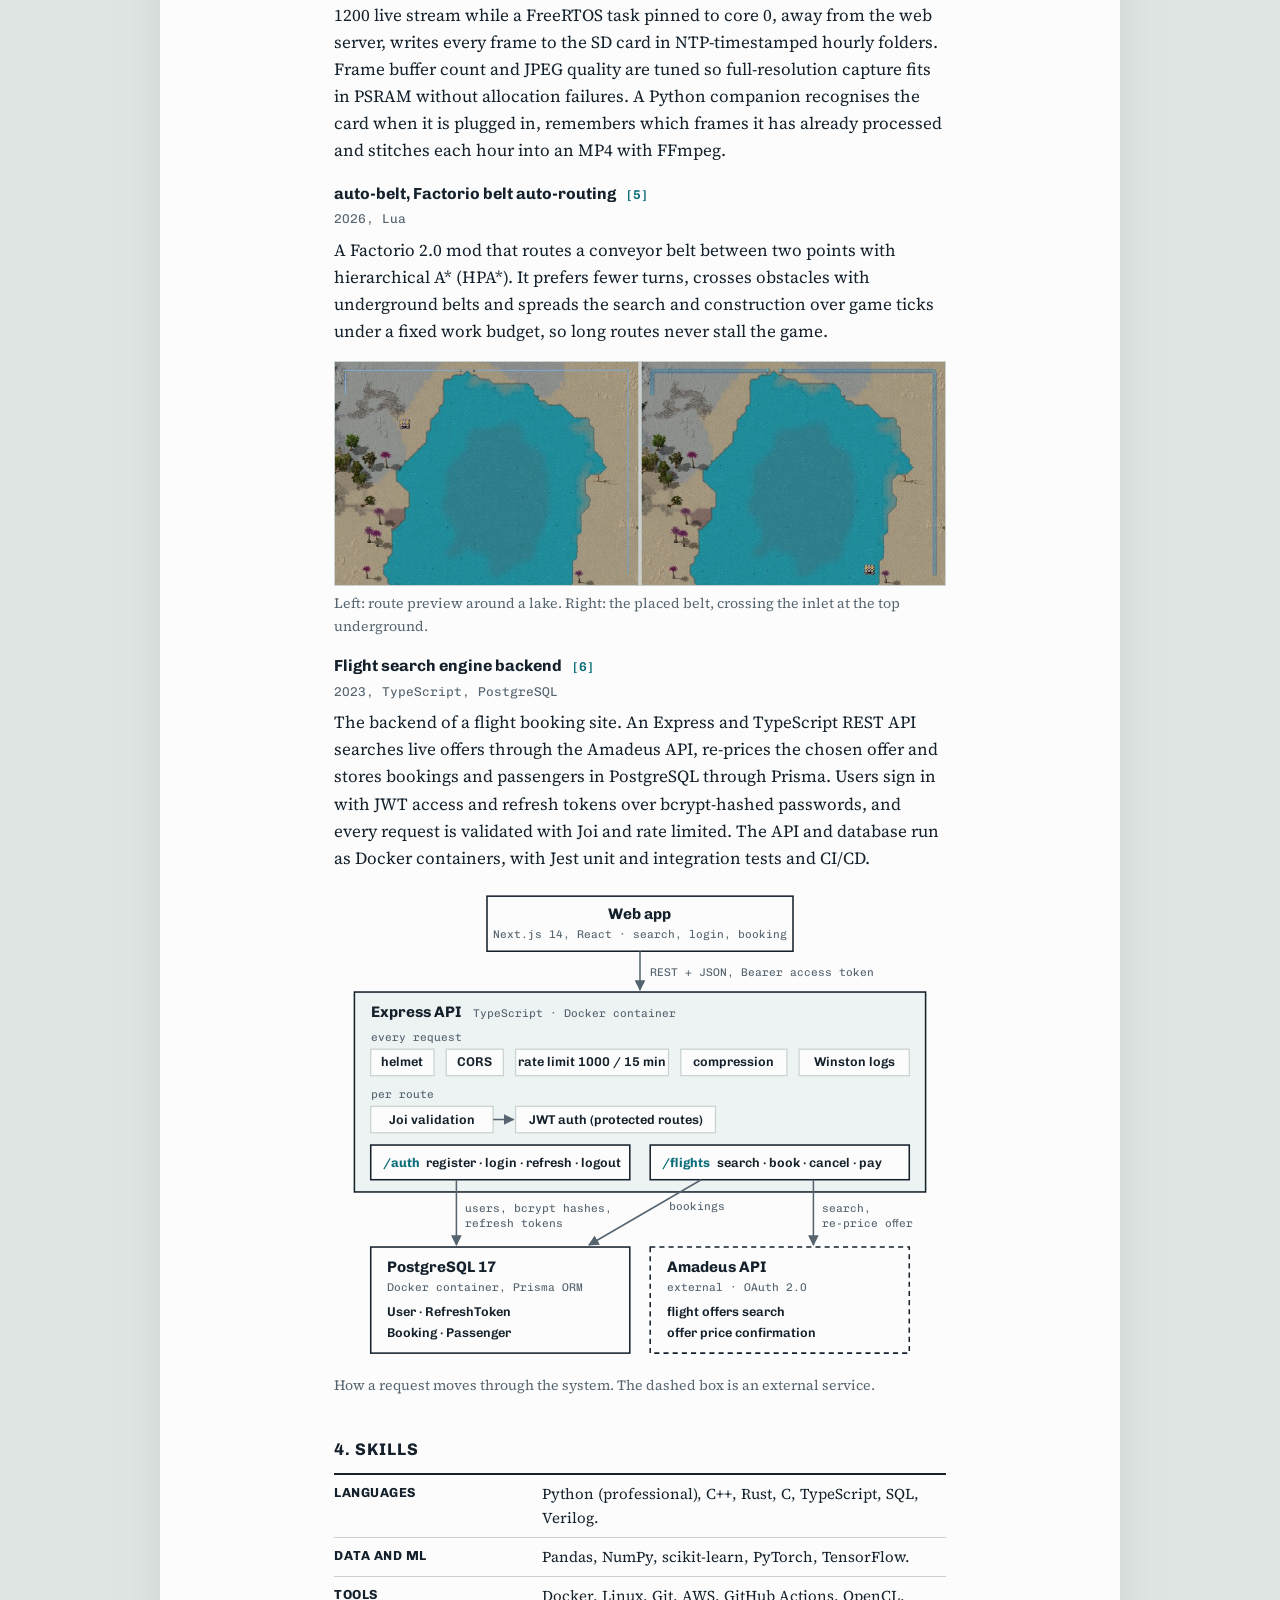
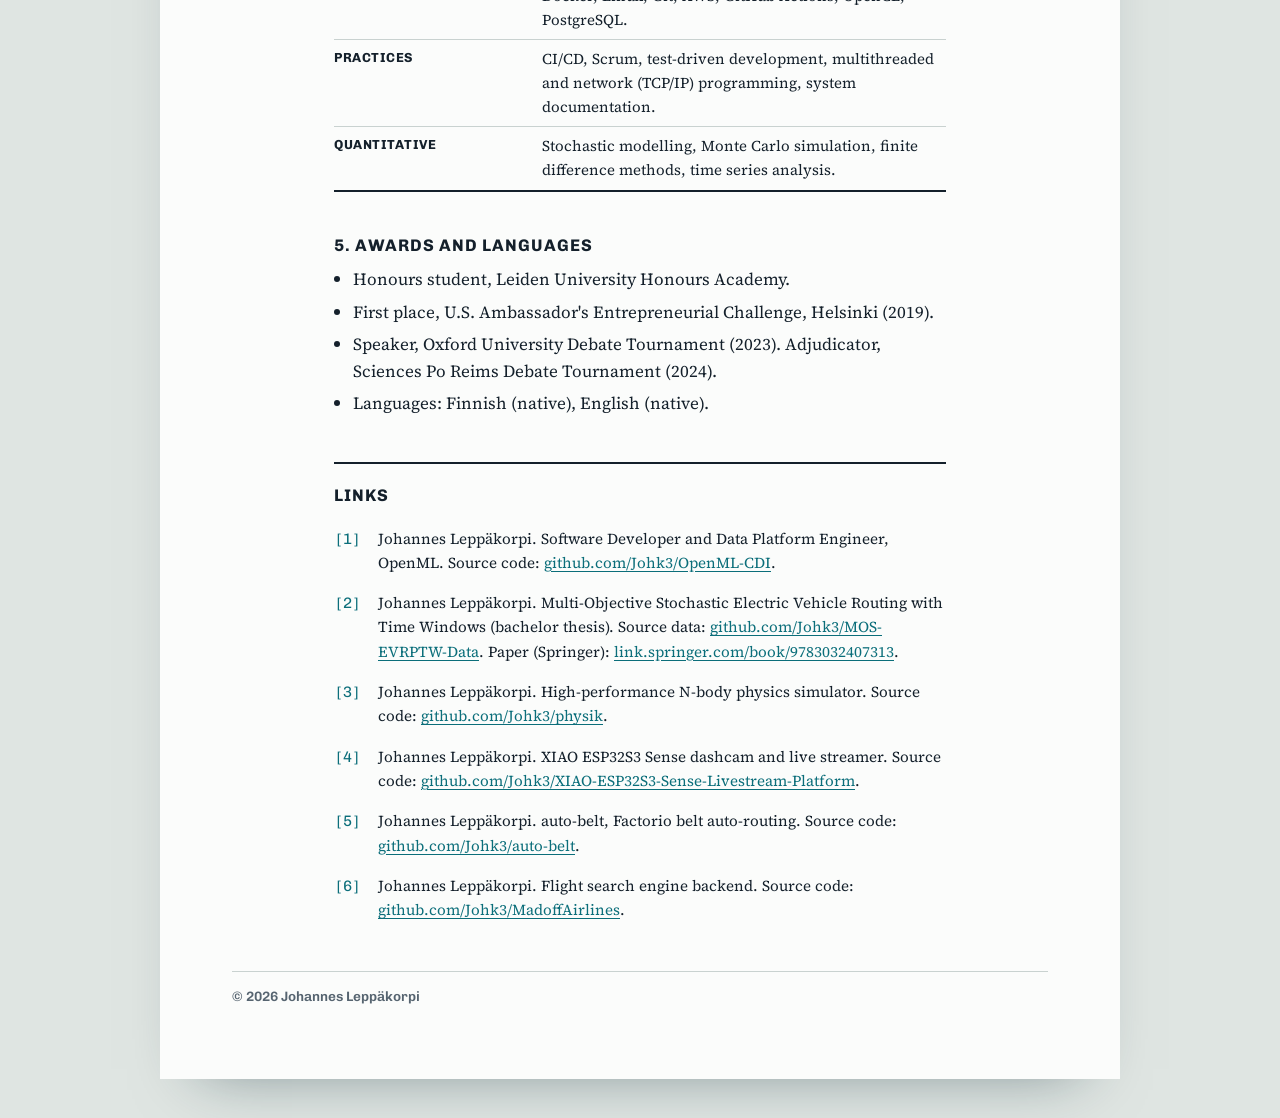
==== commit 4a0339c6: "Add an OpenML upload architecture diagram and the TU Delft logo The diagram follows a dataset from u" ====
--- a/index.html
+++ b/index.html
@@ -135,7 +135,9 @@
 text-wrap: balance;
 }
 .title .subtitle { margin-top: 14px; font-size: clamp(1.1rem, 2vw, 1.4rem); font-style: italic; color: var(--mute); text-wrap: balance; }
-.title .affiliation { margin-top: 10px; font-family: var(--sans); font-size: .95rem; font-weight: 600; }
+.title .affiliation { margin-top: 14px; font-family: var(--sans); font-size: .95rem; font-weight: 600; display: flex; align-items: center; justify-content: center; gap: 14px; flex-wrap: wrap; }
+.aff-logo { display: block; line-height: 0; }
+.aff-logo img { height: 34px; width: auto; }
 .portrait { display: block; width: 168px; height: 168px; object-fit: cover; border-radius: 50%; margin: 28px auto 0; border: 1px solid var(--hair); }
 .abstract {
 margin: 32px auto 0;
@@ -197,6 +199,8 @@
 .dg-ext { fill: none; stroke: var(--ink); stroke-width: 1.5; stroke-dasharray: 5 4; }
 .dg-line { stroke: var(--mute); stroke-width: 1.5; }
 .dg-head { fill: var(--mute); }
+.dg-step { fill: var(--accent); }
+.diagram .dg-n { font-family: var(--sans); font-weight: 700; font-size: 11px; fill: var(--page); }
 figcaption { font-size: .88rem; color: var(--mute); margin-top: 6px; text-align: left; }
 figcaption b { color: var(--ink); font-family: var(--sans); }
 table { width: 100%; border-collapse: collapse; margin: 10px 0; font-size: .94rem; break-inside: avoid; text-align: left; }
@@ -237,7 +241,7 @@
 <div class="title" id="top">
 <h1>Johannes Leppäkorpi</h1>
 <p class="subtitle">Embedded software and on-device machine learning</p>
-<p class="affiliation">MSc Computer &amp; Embedded Systems Engineering, TU Delft</p>
+<p class="affiliation"><a class="aff-logo" href="https://www.tudelft.nl" rel="noopener"><picture><source srcset="assets/img/tu-delft-dark.png" media="(prefers-color-scheme: dark)"><img src="assets/img/tu-delft.png" alt="TU Delft" width="271" height="106"></picture></a><span>MSc Computer &amp; Embedded Systems Engineering, TU Delft</span></p>
 <img class="portrait" src="assets/img/portrait.jpg" alt="Portrait of Johannes Leppäkorpi" width="168" height="168" fetchpriority="high">
 <div class="abstract">
 <p>MSc student in Computer &amp; Embedded Systems Engineering at TU Delft (expected July 2028), with a BSc in Data Science and Artificial Intelligence from Leiden University (GPA 8.01/10, Honours). I build real-time, multithreaded and networked software in C++ and Python, and I work on embedded systems and on-device machine learning.</p>
@@ -274,6 +278,77 @@
 <h3>Software Developer and Data Platform Engineer, OpenML <a class="cite" href="#ref-1" aria-label="Reference 1">[1]</a></h3>
 <p class="meta">From 02/2026, Leiden, Netherlands</p>
 <ul><li>Designed and implemented a high-throughput dataset upload interface in Python, built for 100+ concurrent users uploading datasets of 100 GB or more through chunked transfer, with a multithreaded design for throughput and stability under load.</li><li>Built backend data ingestion pipelines and validation logic, with automated quality checks and Croissant metadata for each dataset.</li><li>Benchmarked pipeline correctness and system performance across large datasets.</li><li>Maintained GitHub Actions CI/CD pipelines with automated test suites and code quality checks, and wrote the system documentation.</li><li>Gathered requirements from stakeholders and communicated technical decisions in an agile (Scrum) team.</li></ul>
+<figure class="diagram"><svg viewBox="0 0 600 560" role="img" aria-labelledby="openml-title openml-desc" xmlns="http://www.w3.org/2000/svg">
+<title id="openml-title">Architecture of the OpenML dataset upload platform</title>
+<desc id="openml-desc">The React web app asks the FastAPI backend, behind a Caddy proxy, for a short-lived upload contract, then uploads the bytes straight to the quarantine prefix of S3-compatible storage, in parts for large files. After the browser confirms, the backend checks the object metadata and ZIP manifest, has ClamAV scan a temporary copy and promotes clean files to the ready prefix. State is kept in PostgreSQL, and a GitHub issue is opened so experts can review the dataset before it is published.</desc>
+<defs>
+<marker id="openml-arrow" viewBox="0 0 10 10" refX="9" refY="5" markerWidth="7" markerHeight="7" orient="auto-start-reverse"><path class="dg-head" d="M0 0L10 5L0 10z"/></marker>
+</defs>
+
+<rect class="dg-box" x="20" y="10" width="250" height="56"/>
+<text class="dg-t" x="36" y="33">Web app</text>
+<text class="dg-s" x="36" y="53">React 19 · Vite · TanStack Query</text>
+
+<line class="dg-line" x1="145" y1="66" x2="145" y2="108" marker-end="url(#openml-arrow)"/>
+<circle class="dg-step" cx="145" cy="87" r="9"/><text class="dg-n" x="145" y="91" text-anchor="middle">1</text>
+<circle class="dg-step" cx="167" cy="87" r="9"/><text class="dg-n" x="167" y="91" text-anchor="middle">3</text>
+
+<rect class="dg-chip" x="20" y="110" width="250" height="34"/>
+<text class="dg-c" x="36" y="132">Caddy reverse proxy</text>
+<line class="dg-line" x1="145" y1="144" x2="145" y2="176" marker-end="url(#openml-arrow)"/>
+
+<rect class="dg-frame" x="20" y="178" width="250" height="232"/>
+<text class="dg-t" x="36" y="202">FastAPI backend</text>
+<text class="dg-s" x="36" y="220">Python · SQLAlchemy · Alembic</text>
+<rect class="dg-chip" x="36" y="234" width="218" height="26"/><text class="dg-c" x="48" y="251">GitHub OAuth, JWT sessions</text>
+<rect class="dg-chip" x="36" y="268" width="218" height="26"/><text class="dg-c" x="48" y="285">refresh token families</text>
+<rect class="dg-chip" x="36" y="302" width="218" height="26"/><text class="dg-c" x="48" y="319">upload contracts, validation</text>
+<rect class="dg-chip" x="36" y="336" width="218" height="26"/><text class="dg-c" x="48" y="353">dataset lifecycle states</text>
+<rect class="dg-chip" x="36" y="370" width="218" height="26"/><text class="dg-c" x="48" y="387">Croissant metadata</text>
+
+<rect class="dg-box" x="330" y="10" width="250" height="118"/>
+<text class="dg-t" x="346" y="33">S3 object storage</text>
+<text class="dg-s" x="346" y="51">MinIO locally, S3 in production</text>
+<rect class="dg-chip" x="346" y="62" width="96" height="28"/><text class="dg-c" x="394" y="80" text-anchor="middle">quarantine/</text>
+<rect class="dg-chip" x="470" y="62" width="96" height="28"/><text class="dg-c" x="518" y="80" text-anchor="middle">ready/&lt;id&gt;/</text>
+<line class="dg-line" x1="442" y1="76" x2="468" y2="76" marker-end="url(#openml-arrow)"/>
+<circle class="dg-step" cx="456" cy="106" r="9"/><text class="dg-n" x="456" y="110" text-anchor="middle">5</text>
+
+<line class="dg-line" x1="270" y1="38" x2="328" y2="38" marker-end="url(#openml-arrow)"/>
+<circle class="dg-step" cx="299" cy="38" r="9"/><text class="dg-n" x="299" y="42" text-anchor="middle">2</text>
+
+<rect class="dg-box" x="330" y="150" width="250" height="56"/>
+<text class="dg-t" x="346" y="173">ClamAV</text>
+<text class="dg-s" x="346" y="193">clamd malware scan</text>
+<line class="dg-line" x1="270" y1="194" x2="328" y2="194" marker-end="url(#openml-arrow)"/>
+<circle class="dg-step" cx="299" cy="194" r="9"/><text class="dg-n" x="299" y="198" text-anchor="middle">4</text>
+<line class="dg-line" x1="420" y1="150" x2="420" y2="130" marker-end="url(#openml-arrow)"/>
+
+<rect class="dg-box" x="330" y="246" width="250" height="56"/>
+<text class="dg-t" x="346" y="269">PostgreSQL 16</text>
+<text class="dg-s" x="346" y="289">users, tokens, datasets, status</text>
+<line class="dg-line" x1="270" y1="274" x2="328" y2="274" marker-end="url(#openml-arrow)"/>
+
+<rect class="dg-ext" x="330" y="342" width="250" height="68"/>
+<text class="dg-t" x="346" y="365">GitHub</text>
+<text class="dg-s" x="346" y="383">external · sign-in, roles,</text>
+<text class="dg-s" x="346" y="398">review issues</text>
+<line class="dg-line" x1="270" y1="376" x2="328" y2="376" marker-end="url(#openml-arrow)"/>
+<circle class="dg-step" cx="299" cy="376" r="9"/><text class="dg-n" x="299" y="380" text-anchor="middle">6</text>
+
+<circle class="dg-step" cx="29" cy="442" r="9"/><text class="dg-n" x="29" y="446" text-anchor="middle">1</text>
+<text class="dg-c" x="46" y="446">The browser asks the API for a short-lived upload contract.</text>
+<circle class="dg-step" cx="29" cy="462" r="9"/><text class="dg-n" x="29" y="466" text-anchor="middle">2</text>
+<text class="dg-c" x="46" y="466">Bytes go straight to quarantine/, in parts for large files.</text>
+<circle class="dg-step" cx="29" cy="482" r="9"/><text class="dg-n" x="29" y="486" text-anchor="middle">3</text>
+<text class="dg-c" x="46" y="486">The browser confirms; the API checks object metadata and the ZIP manifest.</text>
+<circle class="dg-step" cx="29" cy="502" r="9"/><text class="dg-n" x="29" y="506" text-anchor="middle">4</text>
+<text class="dg-c" x="46" y="506">ClamAV scans a temporary copy of every file.</text>
+<circle class="dg-step" cx="29" cy="522" r="9"/><text class="dg-n" x="29" y="526" text-anchor="middle">5</text>
+<text class="dg-c" x="46" y="526">Clean files move to ready/; anything else stays in quarantine.</text>
+<circle class="dg-step" cx="29" cy="542" r="9"/><text class="dg-n" x="29" y="546" text-anchor="middle">6</text>
+<text class="dg-c" x="46" y="546">A GitHub issue opens so experts can review the dataset before it is published.</text>
+</svg><figcaption>How a dataset upload moves through the platform. The dashed box is an external service.</figcaption></figure>
 </article>
 <article>
 <h3>Lead Developer and Systems Administrator, U.S. Ambassador&#39;s Entrepreneurial Challenge</h3>
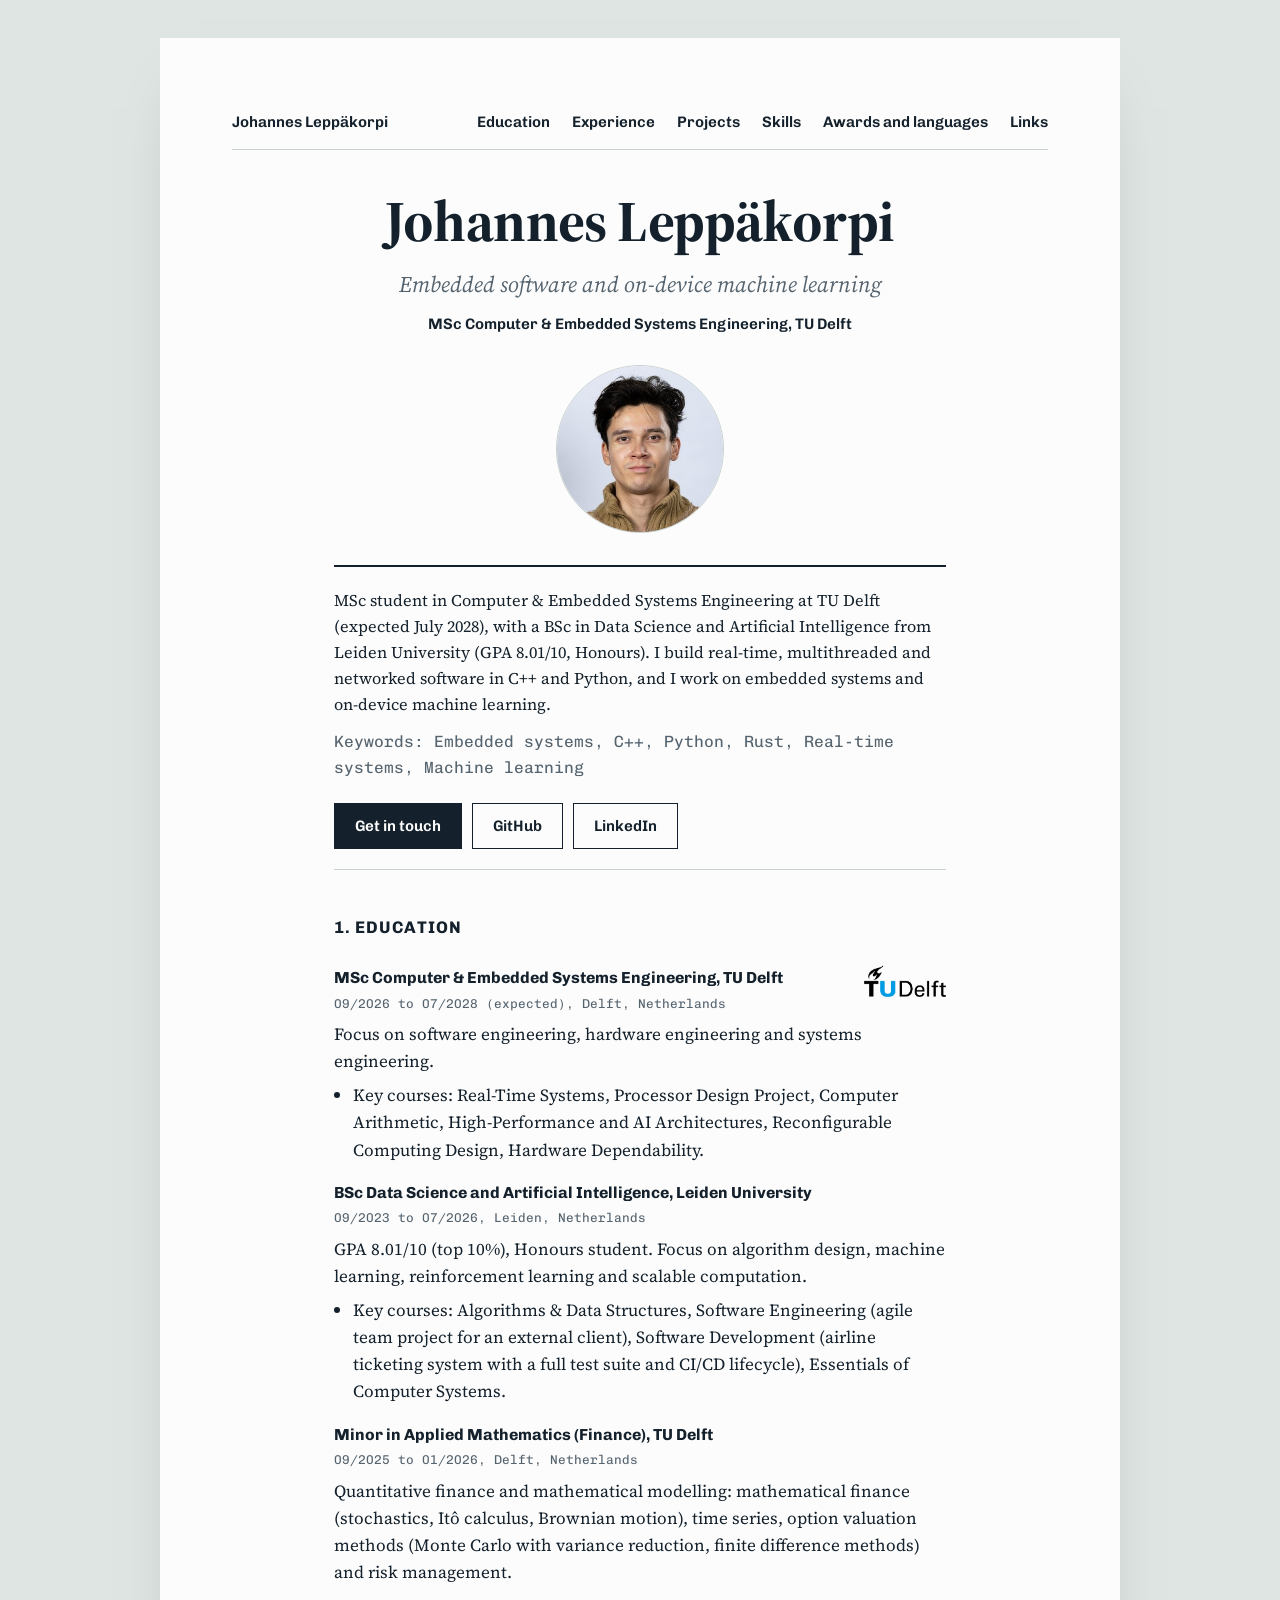
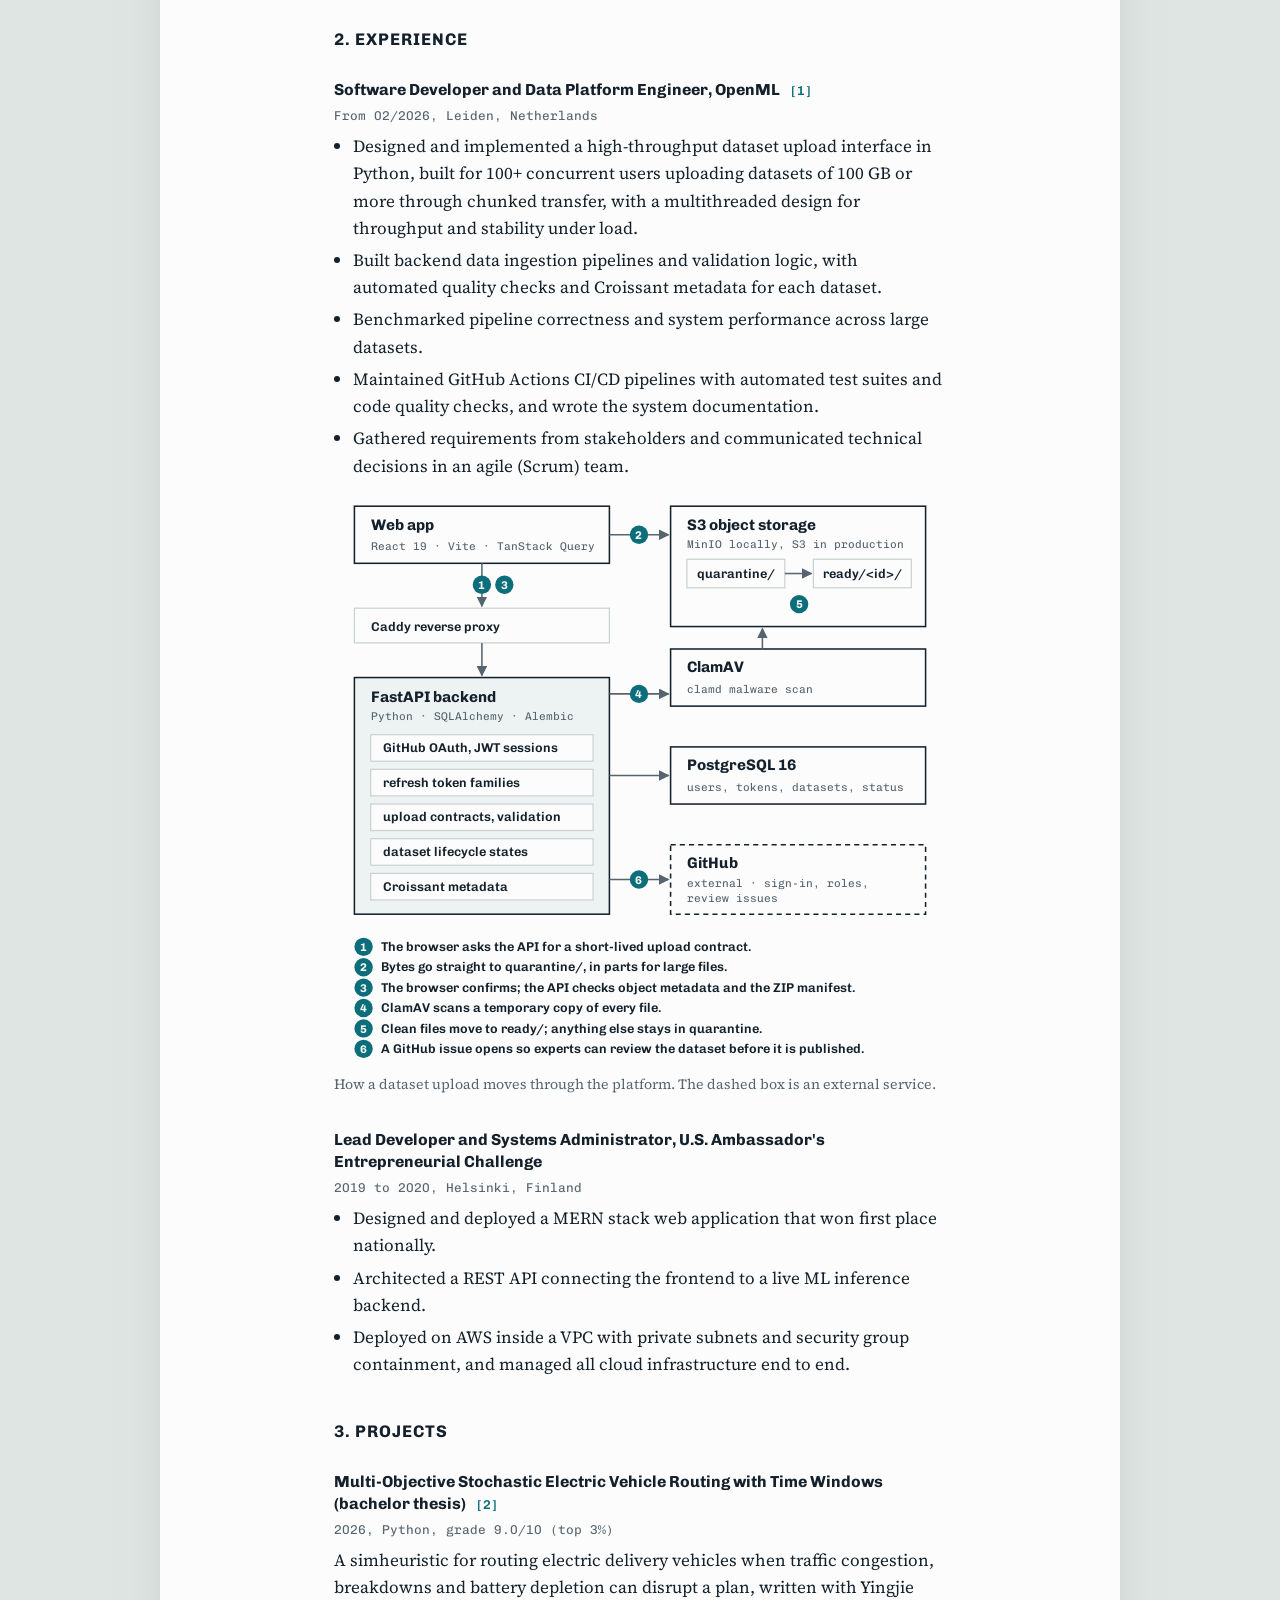
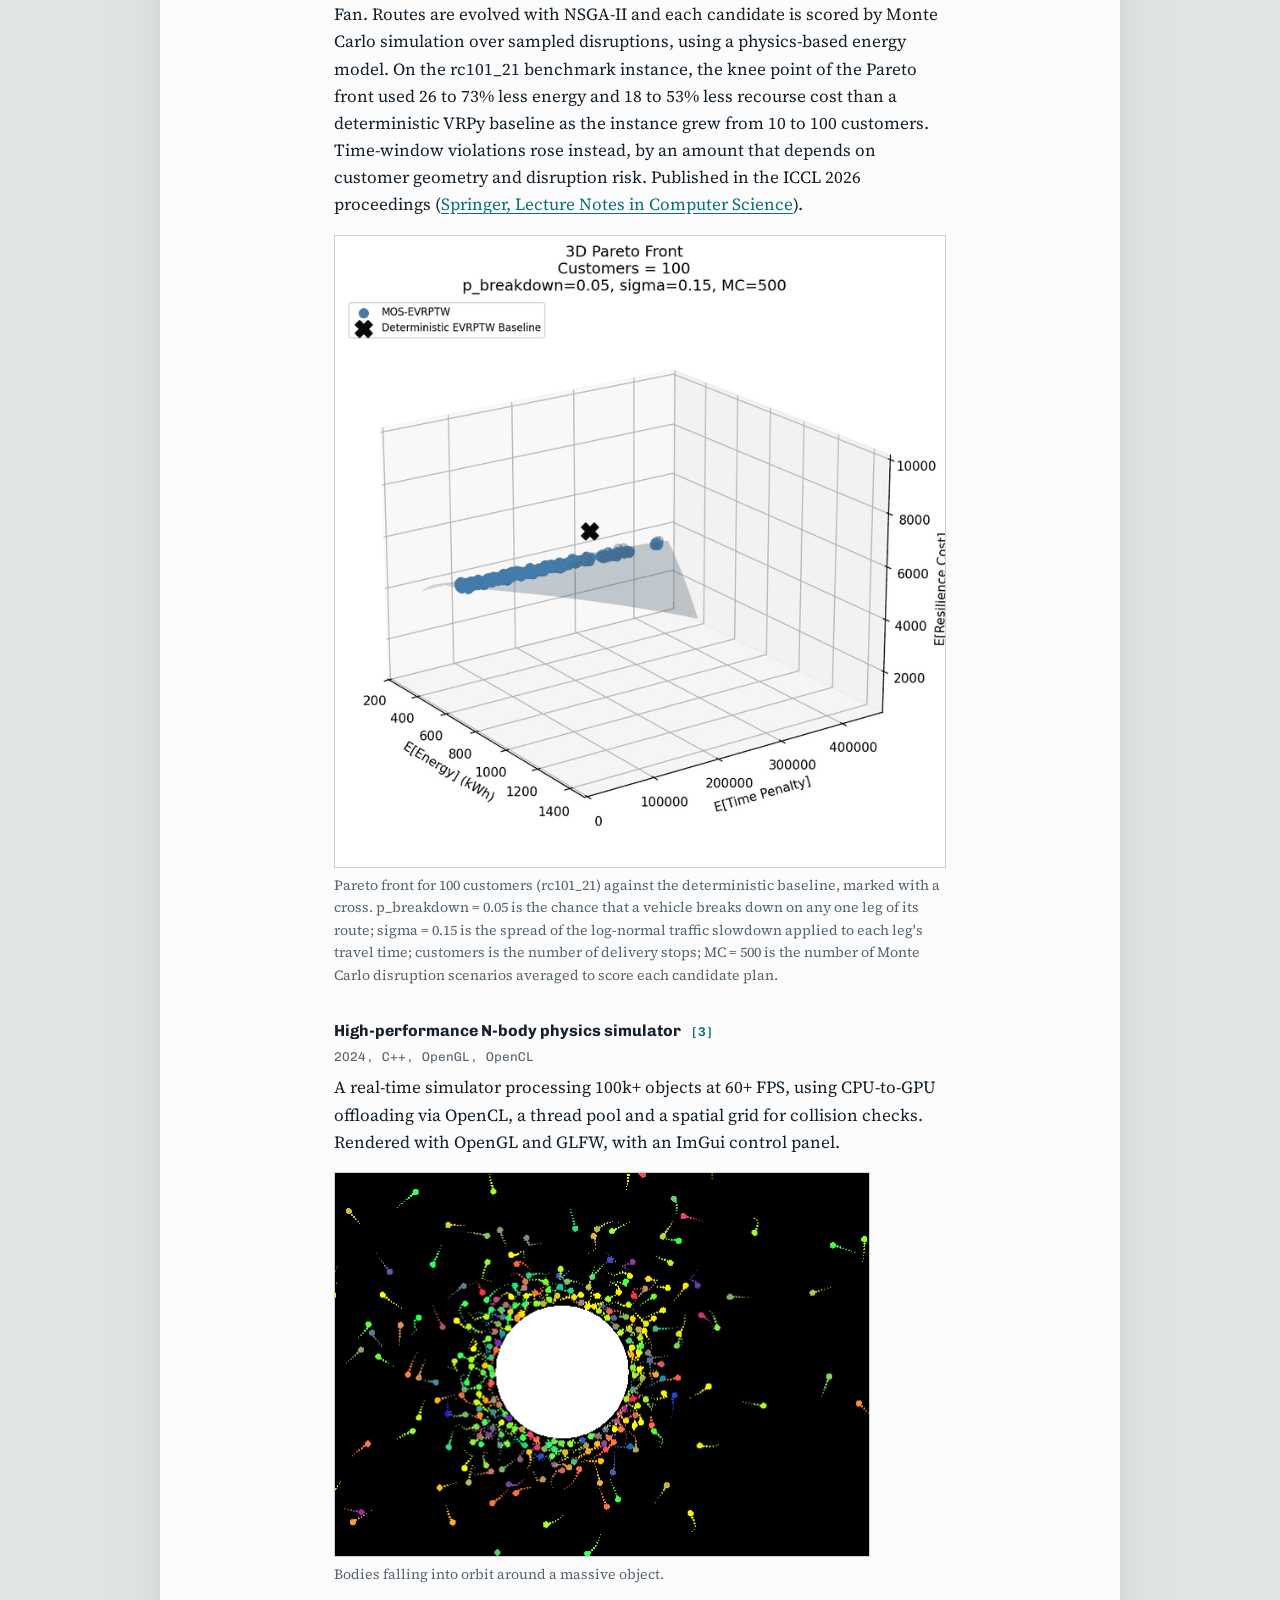
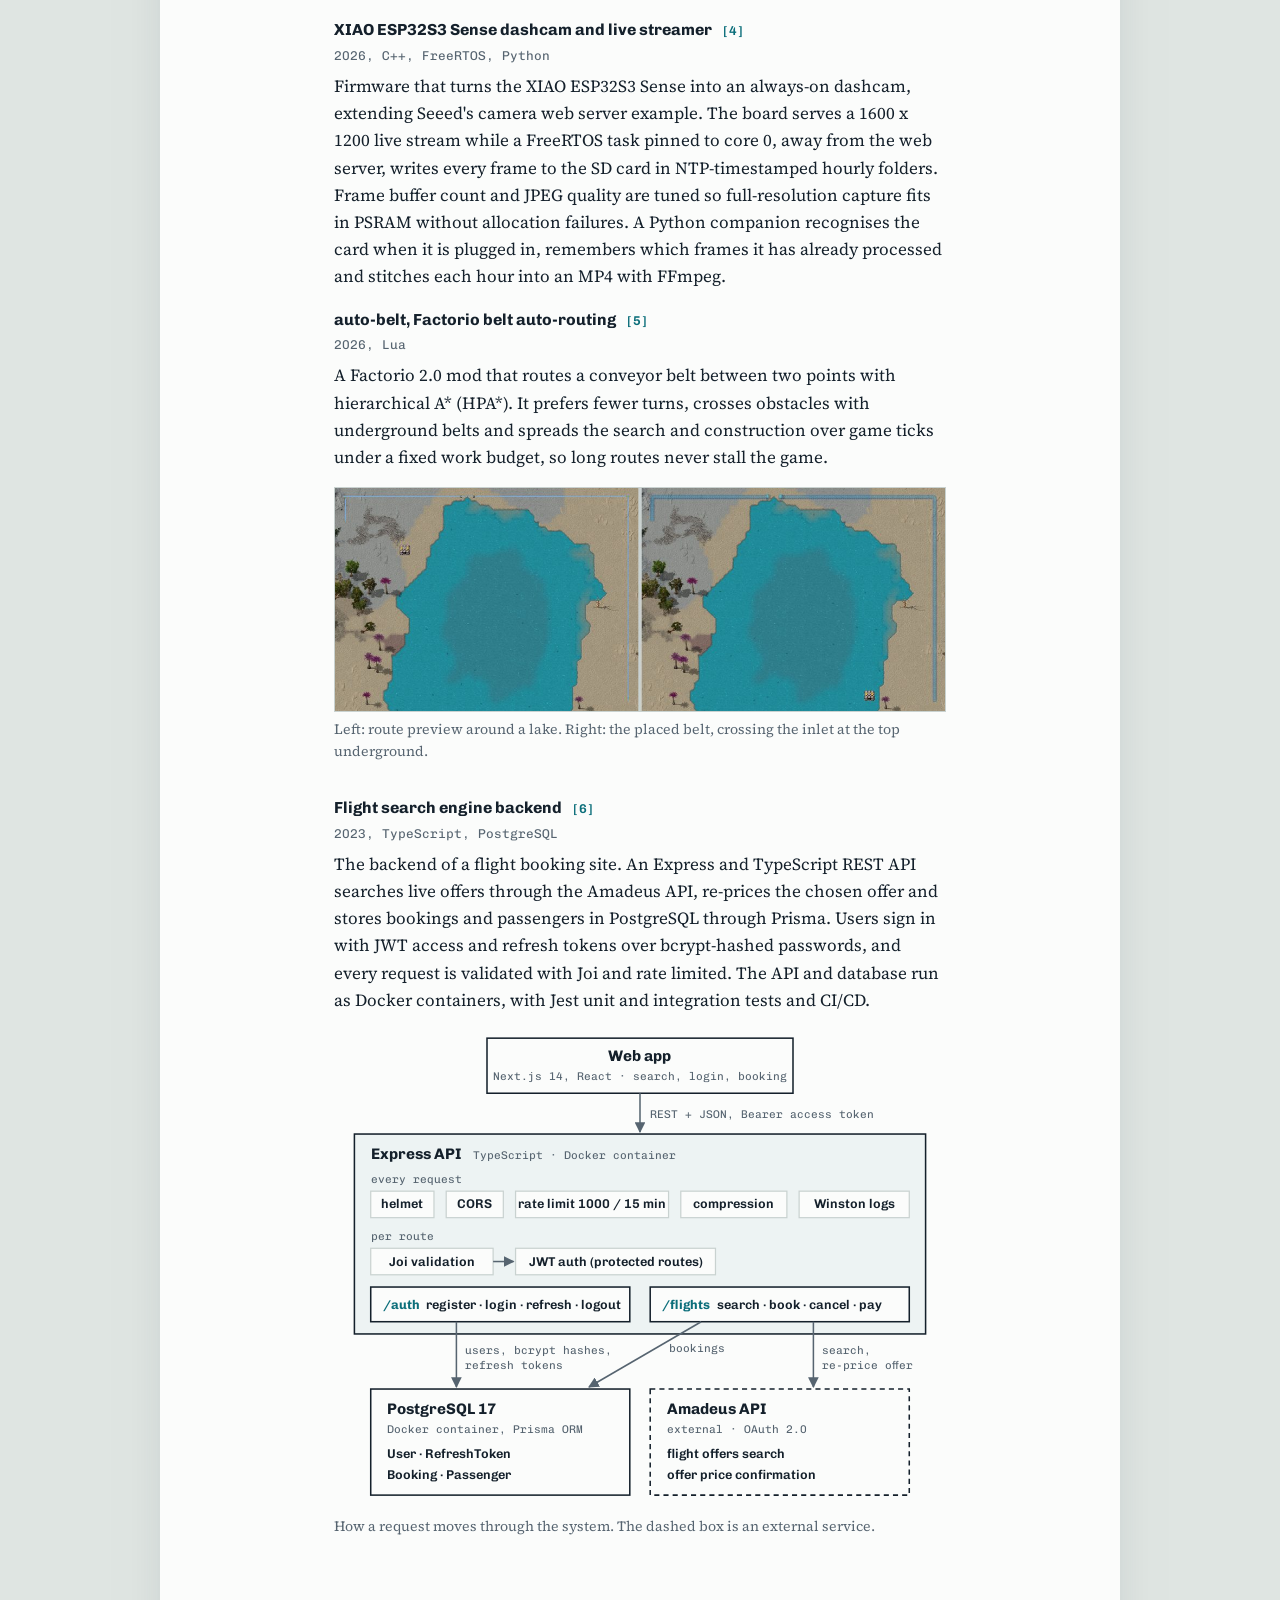
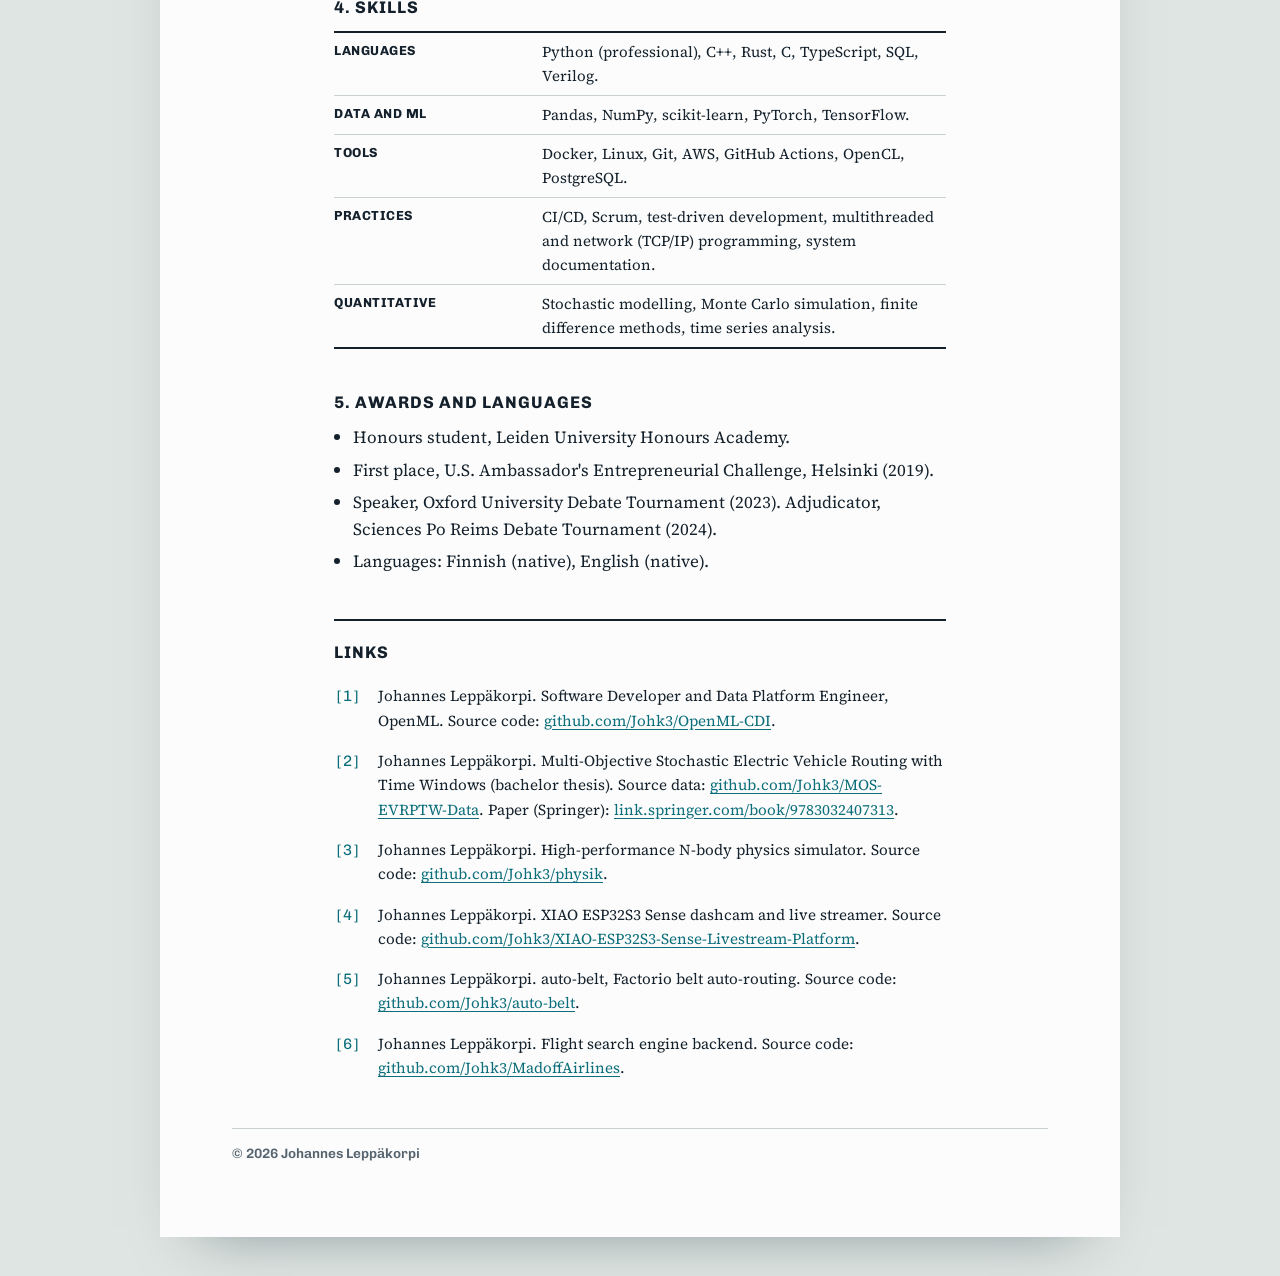
==== commit 7637b13e: "Explain the Pareto front parameters and move the TU Delft logo The caption now says what p_breakdown" ====
--- a/index.html
+++ b/index.html
@@ -135,9 +135,7 @@
 text-wrap: balance;
 }
 .title .subtitle { margin-top: 14px; font-size: clamp(1.1rem, 2vw, 1.4rem); font-style: italic; color: var(--mute); text-wrap: balance; }
-.title .affiliation { margin-top: 14px; font-family: var(--sans); font-size: .95rem; font-weight: 600; display: flex; align-items: center; justify-content: center; gap: 14px; flex-wrap: wrap; }
-.aff-logo { display: block; line-height: 0; }
-.aff-logo img { height: 34px; width: auto; }
+.title .affiliation { margin-top: 10px; font-family: var(--sans); font-size: .95rem; font-weight: 600; }
 .portrait { display: block; width: 168px; height: 168px; object-fit: cover; border-radius: 50%; margin: 28px auto 0; border: 1px solid var(--hair); }
 .abstract {
 margin: 32px auto 0;
@@ -201,6 +199,9 @@
 .dg-head { fill: var(--mute); }
 .dg-step { fill: var(--accent); }
 .diagram .dg-n { font-family: var(--sans); font-weight: 700; font-size: 11px; fill: var(--page); }
+.entry-logo { float: right; margin: 16px 0 6px 16px; line-height: 0; }
+.entry-logo img { height: 32px; width: auto; }
+article { display: flow-root; }
 figcaption { font-size: .88rem; color: var(--mute); margin-top: 6px; text-align: left; }
 figcaption b { color: var(--ink); font-family: var(--sans); }
 table { width: 100%; border-collapse: collapse; margin: 10px 0; font-size: .94rem; break-inside: avoid; text-align: left; }
@@ -241,7 +242,7 @@
 <div class="title" id="top">
 <h1>Johannes Leppäkorpi</h1>
 <p class="subtitle">Embedded software and on-device machine learning</p>
-<p class="affiliation"><a class="aff-logo" href="https://www.tudelft.nl" rel="noopener"><picture><source srcset="assets/img/tu-delft-dark.png" media="(prefers-color-scheme: dark)"><img src="assets/img/tu-delft.png" alt="TU Delft" width="271" height="106"></picture></a><span>MSc Computer &amp; Embedded Systems Engineering, TU Delft</span></p>
+<p class="affiliation">MSc Computer &amp; Embedded Systems Engineering, TU Delft</p>
 <img class="portrait" src="assets/img/portrait.jpg" alt="Portrait of Johannes Leppäkorpi" width="168" height="168" fetchpriority="high">
 <div class="abstract">
 <p>MSc student in Computer &amp; Embedded Systems Engineering at TU Delft (expected July 2028), with a BSc in Data Science and Artificial Intelligence from Leiden University (GPA 8.01/10, Honours). I build real-time, multithreaded and networked software in C++ and Python, and I work on embedded systems and on-device machine learning.</p>
@@ -255,7 +256,7 @@
 <section id="education">
 <h2>1. Education</h2>
 <article>
-<h3>MSc Computer &amp; Embedded Systems Engineering, TU Delft</h3>
+<a class="entry-logo" href="https://www.tudelft.nl" rel="noopener"><picture><source srcset="assets/img/tu-delft-dark.png" media="(prefers-color-scheme: dark)"><img src="assets/img/tu-delft.png" alt="TU Delft" width="271" height="106"></picture></a><h3>MSc Computer &amp; Embedded Systems Engineering, TU Delft</h3>
 <p class="meta">09/2026 to 07/2028 (expected), Delft, Netherlands</p>
 <p>Focus on software engineering, hardware engineering and systems engineering.</p>
 <ul><li>Key courses: Real-Time Systems, Processor Design Project, Computer Arithmetic, High-Performance and AI Architectures, Reconfigurable Computing Design, Hardware Dependability.</li></ul>
@@ -362,7 +363,7 @@
 <h3>Multi-Objective Stochastic Electric Vehicle Routing with Time Windows (bachelor thesis) <a class="cite" href="#ref-2" aria-label="Reference 2">[2]</a></h3>
 <p class="meta">2026, Python, grade 9.0/10 (top 3%)</p>
 <p>A simheuristic for routing electric delivery vehicles when traffic congestion, breakdowns and battery depletion can disrupt a plan, written with Yingjie Fan. Routes are evolved with NSGA-II and each candidate is scored by Monte Carlo simulation over sampled disruptions, using a physics-based energy model. On the rc101_21 benchmark instance, the knee point of the Pareto front used 26 to 73% less energy and 18 to 53% less recourse cost than a deterministic VRPy baseline as the instance grew from 10 to 100 customers. Time-window violations rose instead, by an amount that depends on customer geometry and disruption risk. Published in the ICCL 2026 proceedings (<a href="https://link.springer.com/book/9783032407313" rel="noopener">Springer, Lecture Notes in Computer Science</a>).</p>
-<figure><img src="assets/img/thesis-pareto.png" alt="3D scatter plot of energy, time-window penalty and resilience cost. The stochastic Pareto front lies below the deterministic baseline, marked with a cross." width="720" height="745" loading="lazy" decoding="async"><figcaption>Pareto front for 100 customers (rc101_21) against the deterministic baseline, marked with a cross.</figcaption></figure>
+<figure><img src="assets/img/thesis-pareto.png" alt="3D scatter plot of energy, time-window penalty and resilience cost. The stochastic Pareto front lies below the deterministic baseline, marked with a cross." width="720" height="745" loading="lazy" decoding="async"><figcaption>Pareto front for 100 customers (rc101_21) against the deterministic baseline, marked with a cross. p_breakdown = 0.05 is the chance that a vehicle breaks down on any one leg of its route; sigma = 0.15 is the spread of the log-normal traffic slowdown applied to each leg&#39;s travel time; customers is the number of delivery stops; MC = 500 is the number of Monte Carlo disruption scenarios averaged to score each candidate plan.</figcaption></figure>
 </article>
 <article>
 <h3>High-performance N-body physics simulator <a class="cite" href="#ref-3" aria-label="Reference 3">[3]</a></h3>
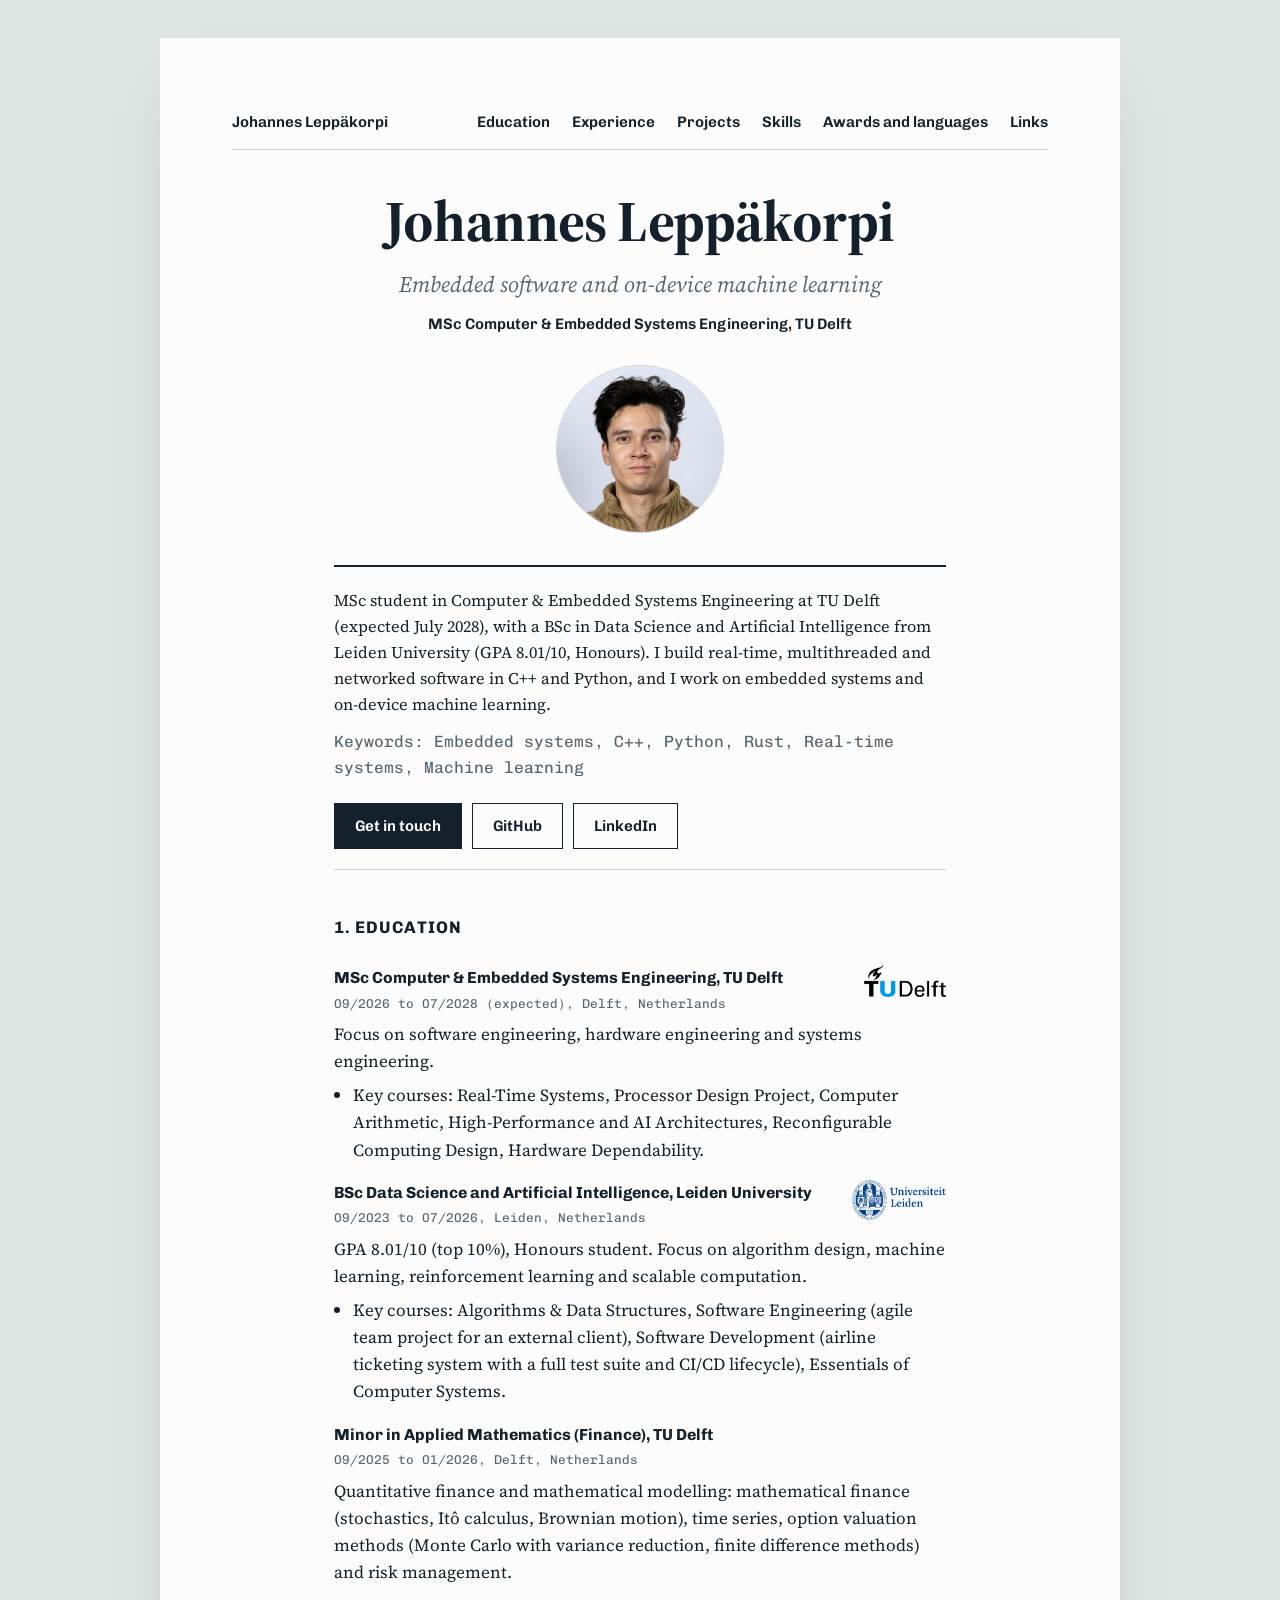
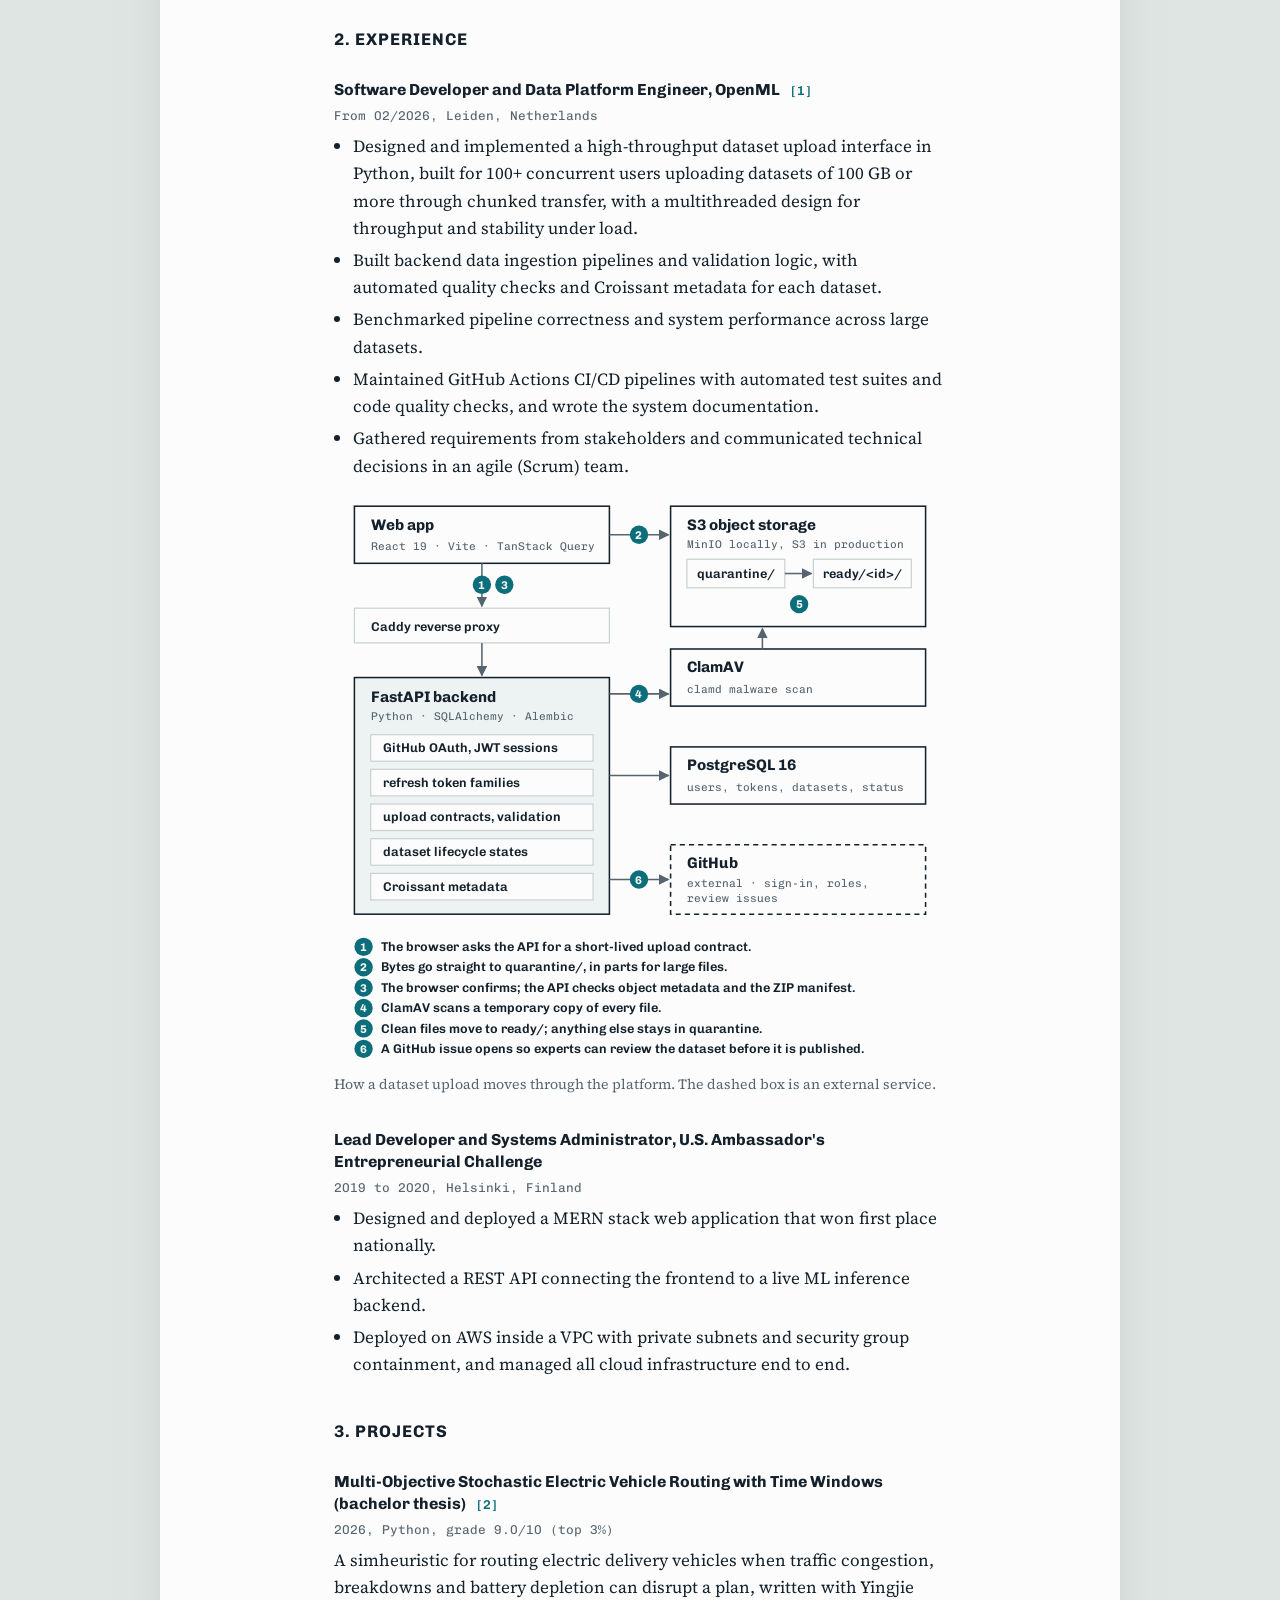
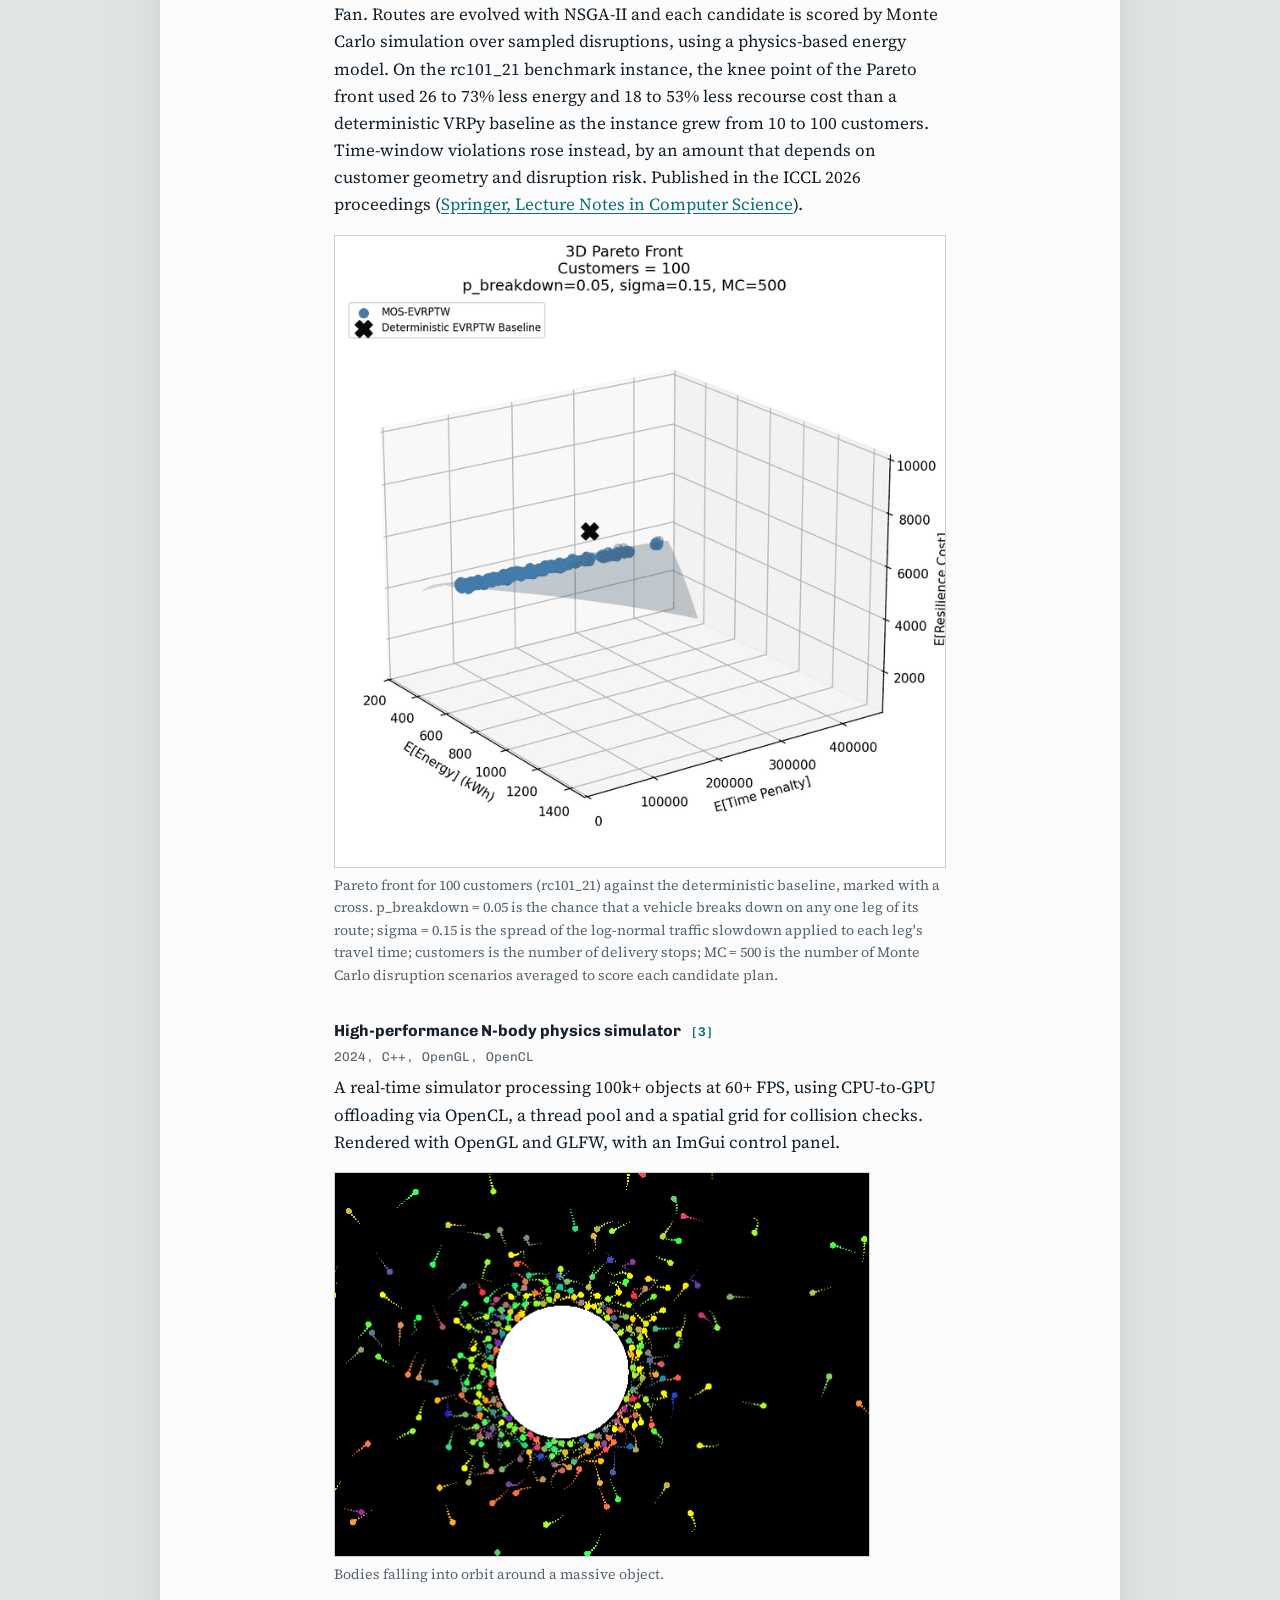
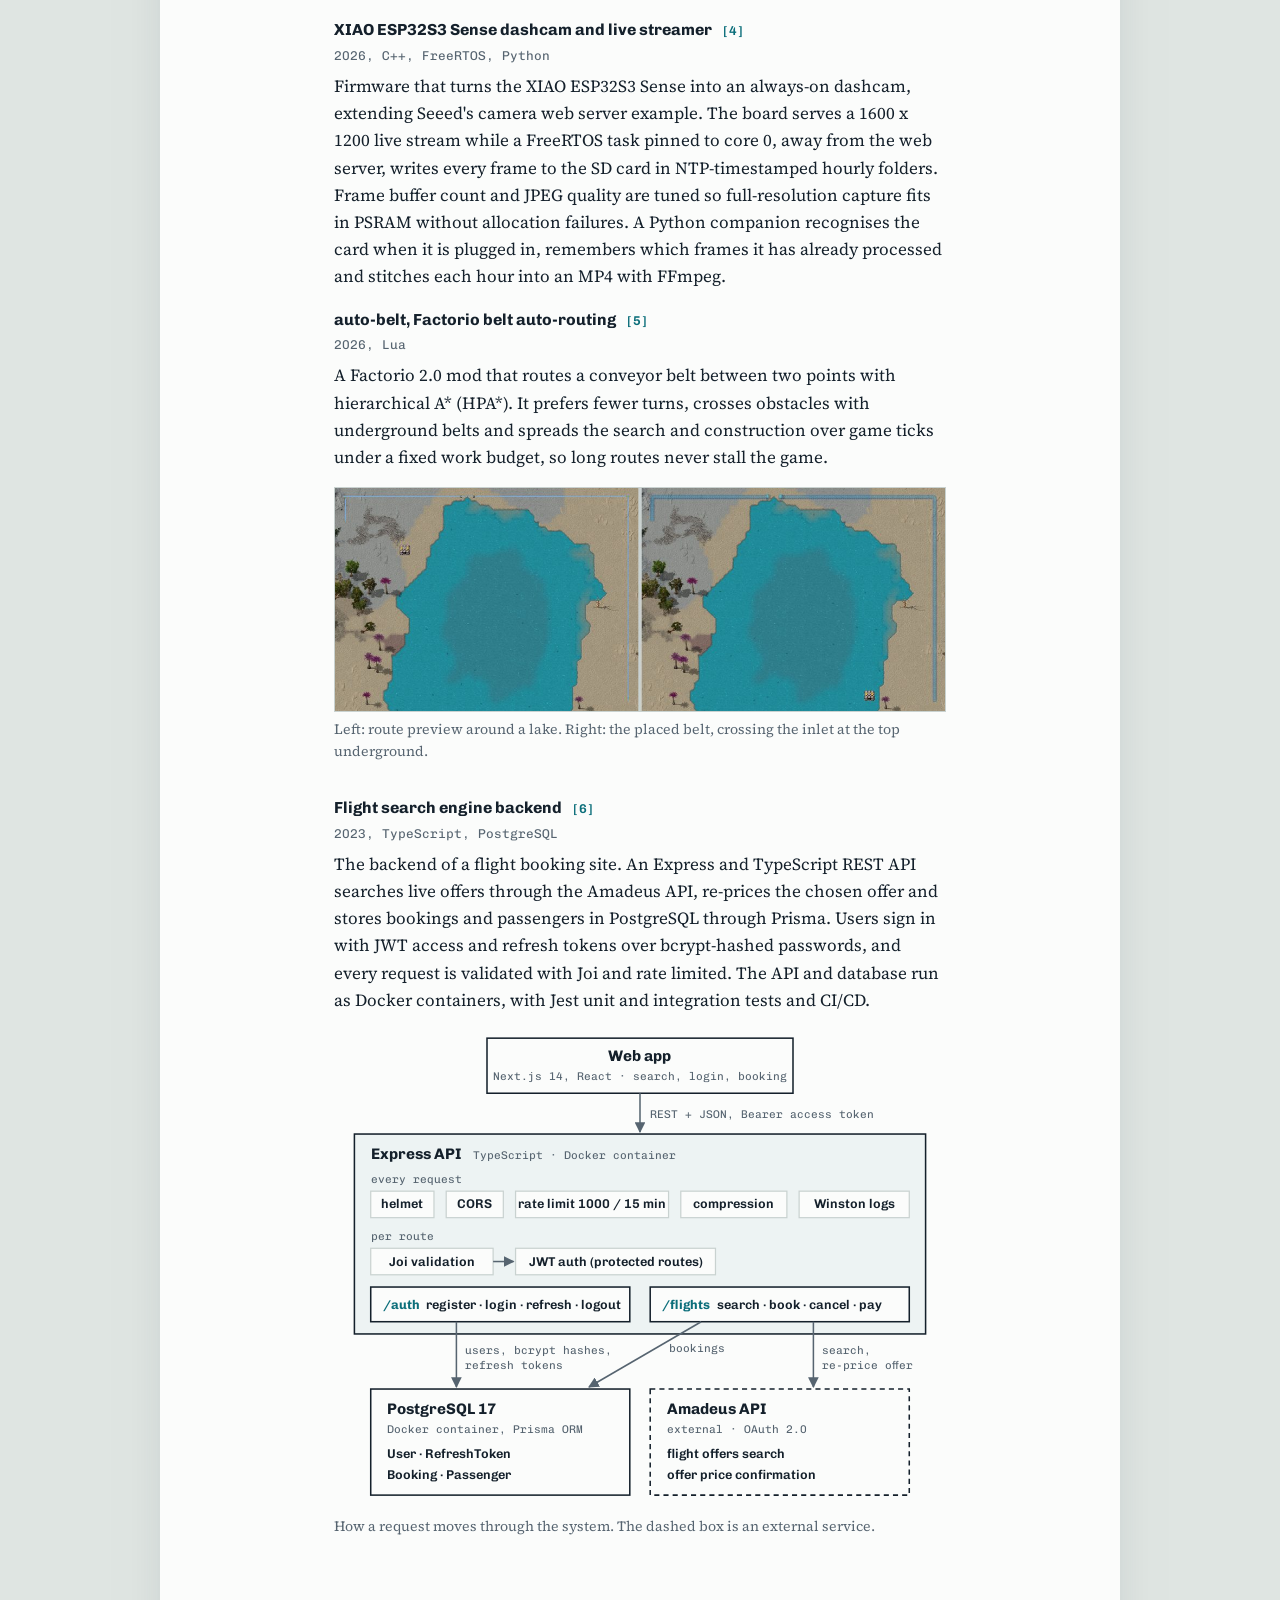
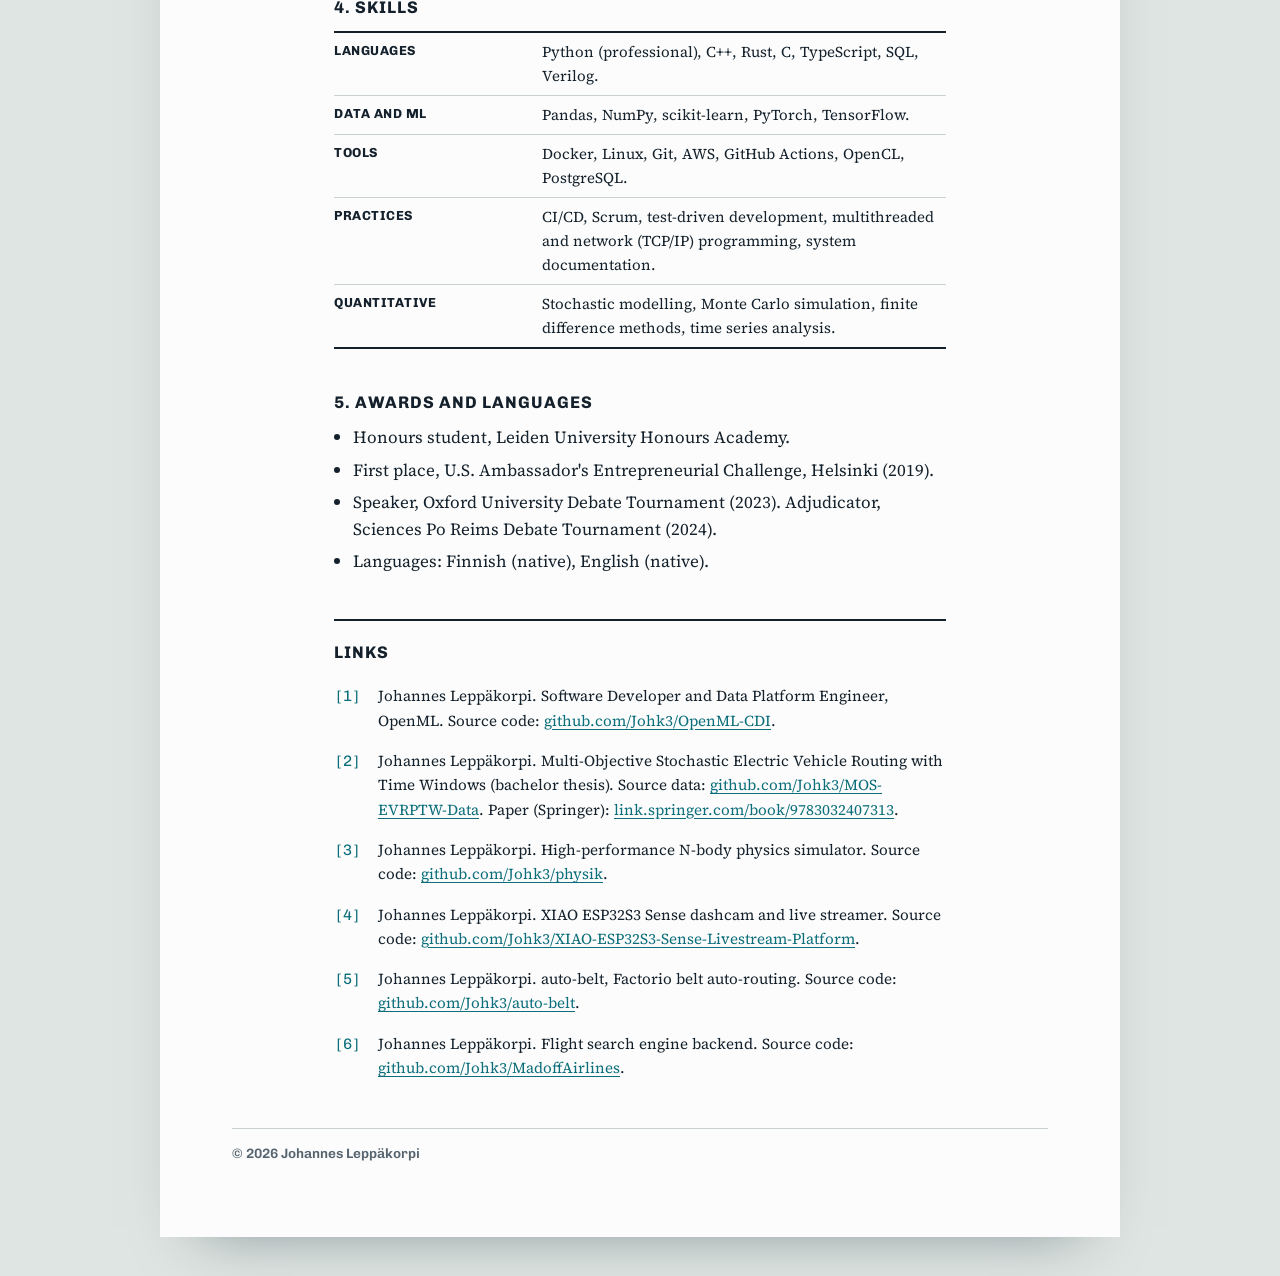
==== commit c4a12b63: "Add the Leiden University logo to the BSc entry" ====
--- a/index.html
+++ b/index.html
@@ -262,7 +262,7 @@
 <ul><li>Key courses: Real-Time Systems, Processor Design Project, Computer Arithmetic, High-Performance and AI Architectures, Reconfigurable Computing Design, Hardware Dependability.</li></ul>
 </article>
 <article>
-<h3>BSc Data Science and Artificial Intelligence, Leiden University</h3>
+<a class="entry-logo" href="https://www.universiteitleiden.nl" rel="noopener"><picture><source srcset="assets/img/leiden-dark.png" media="(prefers-color-scheme: dark)"><img src="assets/img/leiden.png" alt="Leiden University" width="277" height="118" style="height:40px"></picture></a><h3>BSc Data Science and Artificial Intelligence, Leiden University</h3>
 <p class="meta">09/2023 to 07/2026, Leiden, Netherlands</p>
 <p>GPA 8.01/10 (top 10%), Honours student. Focus on algorithm design, machine learning, reinforcement learning and scalable computation.</p>
 <ul><li>Key courses: Algorithms &amp; Data Structures, Software Engineering (agile team project for an external client), Software Development (airline ticketing system with a full test suite and CI/CD lifecycle), Essentials of Computer Systems.</li></ul>
